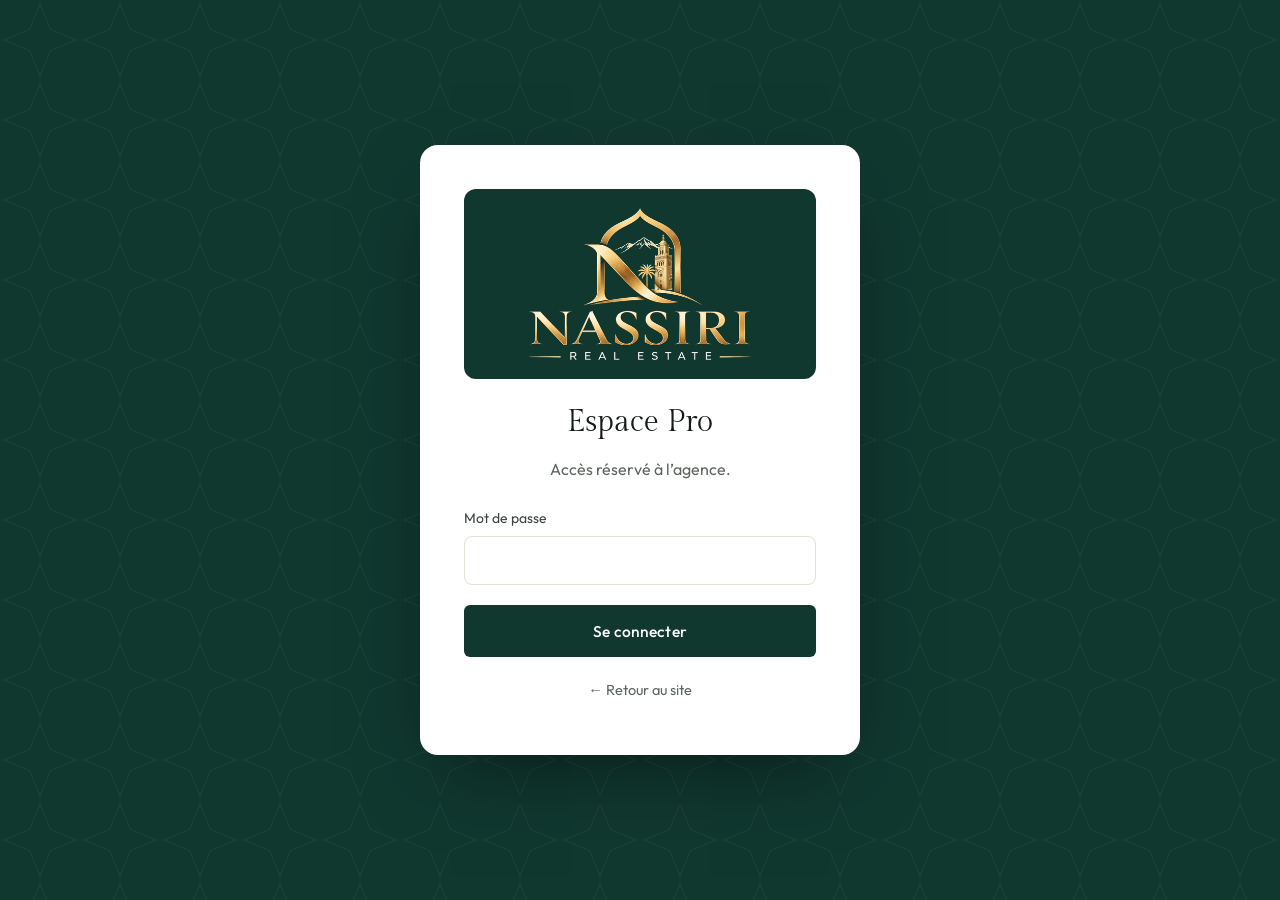
==== admin.html @ d4881d5e "ok" ====
<!DOCTYPE html>
<html lang="fr">
<head>
<meta charset="utf-8">
<meta name="viewport" content="width=device-width, initial-scale=1, viewport-fit=cover">
<meta name="robots" content="noindex, nofollow">
<title>Espace Pro — Nassiri Real Estate</title>
<meta name="theme-color" content="#10382F">
<link rel="icon" type="image/png" sizes="32x32" href="assets/img/logo/favicon-32.png">
<link rel="apple-touch-icon" href="assets/img/logo/favicon-180.png?v=9.9">
<link rel="manifest" href="manifest-admin.webmanifest">
<meta name="apple-mobile-web-app-capable" content="yes">
<meta name="mobile-web-app-capable" content="yes">
<meta name="apple-mobile-web-app-title" content="Nassiri Pro">
<link rel="stylesheet" href="assets/css/style.css?v=9.6">
<link rel="stylesheet" href="assets/css/admin.css">
</head>
<body class="admin">
<svg xmlns="http://www.w3.org/2000/svg" style="position:absolute;width:0;height:0;overflow:hidden" aria-hidden="true"><symbol id="i-lieu" viewBox="0 0 24 24"><path d="M12 21s-6.5-5.6-6.5-11a6.5 6.5 0 0 1 13 0c0 5.400-6.500 11-6.500 11z"/><circle cx="12" cy="10" r="2.400"/></symbol><symbol id="i-maison" viewBox="0 0 24 24"><path d="M4 11l8-7 8 7v8.500a.5.5 0 0 1-.5.5H14.500v-5.500h-5V20H4.500a.5.5 0 0 1-.5-.5z"/></symbol><symbol id="i-budget" viewBox="0 0 24 24"><path d="M12 3.500l9 4.500-9 4.500L3 8z"/><path d="M3 12l9 4.500 9-4.500"/><path d="M3 16l9 4.500 9-4.500"/></symbol><symbol id="i-surface" viewBox="0 0 24 24"><path d="M14 4h6v6"/><path d="M20 4l-6.500 6.500"/><path d="M10 20H4v-6"/><path d="M4 20l6.500-6.500"/></symbol><symbol id="i-loupe" viewBox="0 0 24 24"><circle cx="10.500" cy="10.500" r="6.500"/><path d="M15.500 15.500L21 21"/></symbol><symbol id="i-coeur" viewBox="0 0 24 24"><path d="M12 20.500S3.500 15.300 3.500 9.200A4.700 4.700 0 0 1 12 6.400a4.700 4.700 0 0 1 8.500 2.800c0 6.100-8.500 11.300-8.500 11.300z"/></symbol><symbol id="i-compte" viewBox="0 0 24 24"><circle cx="12" cy="8" r="3.600"/><path d="M4.500 20.500c.6-4 3.600-6 7.500-6s6.900 2 7.500 6z"/></symbol><symbol id="i-fleche" viewBox="0 0 24 24"><path d="M4 12h15"/><path d="M13.500 6.500L19 12l-5.500 5.500"/></symbol><symbol id="i-fleche-haut" viewBox="0 0 24 24"><path d="M7 17L17 7"/><path d="M9 7h8v8"/></symbol><symbol id="i-diamant" viewBox="0 0 24 24"><path d="M6.500 4h11L22 9.500 12 21 2 9.500z"/><path d="M2 9.500h20"/><path d="M9 4L7.500 9.500 12 21l4.500-11.500L15 4"/></symbol><symbol id="i-bouclier" viewBox="0 0 24 24"><path d="M12 2.800l7.500 2.700v6c0 4.700-3.200 8.200-7.500 9.700-4.300-1.500-7.500-5-7.500-9.700v-6z"/><path d="M8.800 12l2.300 2.300 4.300-4.600"/></symbol><symbol id="i-graphique" viewBox="0 0 24 24"><path d="M3 21h18"/><rect x="5" y="12" width="3.500" height="9"/><rect x="10.250" y="7.500" width="3.500" height="13.500"/><rect x="15.500" y="3.500" width="3.500" height="17.500"/></symbol><symbol id="i-mains" viewBox="0 0 24 24"><path d="M2 8.500l4-2.500 4 1.500 2-1 2 1 4-1.500 4 2.500-2.500 6-2-1"/><path d="M4.500 14.500l-2.500-6"/><path d="M10 7.500L7.500 11c1 1.200 2.500 1.200 3.500 0l1-1.200 5.500 5.200c.8.800-.4 2.200-1.300 1.400"/><path d="M4.500 14.500l1.800 2c.7.800 1.900-.2 1.300-1 .9 1.300 2.400 2.700 3.300 1.700.9 1 2.200 1.800 3 .9.800.9 2.100.2 1.700-1"/></symbol><symbol id="i-lit" viewBox="0 0 24 24"><path d="M3 18.500V6"/><path d="M3 15.500h18v3"/><path d="M21 15.500v-2.500a3 3 0 0 0-3-3H10v5.500"/><circle cx="6.500" cy="11.500" r="1.800"/></symbol><symbol id="i-bain" viewBox="0 0 24 24"><path d="M3 12.500h18v2a4.500 4.500 0 0 1-4.500 4.500h-9A4.500 4.500 0 0 1 3 14.500z"/><path d="M5.500 12.500V6a2.200 2.200 0 0 1 4.300-.6"/><path d="M7 19l-1 2"/><path d="M17 19l1 2"/></symbol><symbol id="i-photo" viewBox="0 0 24 24"><rect x="3" y="5" width="18" height="14" rx="2"/><circle cx="8.500" cy="10" r="1.700"/><path d="M21 15.500l-5-4.500-8 8"/></symbol><symbol id="i-menu" viewBox="0 0 24 24"><path d="M4 7h16"/><path d="M4 12h16"/><path d="M4 17h16"/></symbol><symbol id="i-fermer" viewBox="0 0 24 24"><path d="M5.500 5.500l13 13"/><path d="M18.500 5.500l-13 13"/></symbol><symbol id="i-chevron" viewBox="0 0 24 24"><path d="M6 9l6 6 6-6"/></symbol><symbol id="i-cle" viewBox="0 0 24 24"><circle cx="8" cy="14.500" r="4"/><path d="M11 11.500L20 3"/><path d="M16.500 6.500l2.500 2.500"/></symbol><symbol id="i-document" viewBox="0 0 24 24"><path d="M6 3h8.500L19 7.500V21H6z"/><path d="M14.500 3v4.500H19"/><path d="M9 12.500h6"/><path d="M9 16h6"/></symbol><symbol id="i-boussole" viewBox="0 0 24 24"><circle cx="12" cy="12" r="9"/><path d="M15.500 8.500l-2 5-5 2 2-5z"/></symbol><symbol id="i-info" viewBox="0 0 24 24"><circle cx="12" cy="12" r="9"/><path d="M12 11v5.500"/><path d="M12 7.600v.1"/></symbol><symbol id="i-horloge" viewBox="0 0 24 24"><circle cx="12" cy="12" r="9"/><path d="M12 7v5.200l3.300 2"/></symbol><symbol id="i-telephone" viewBox="0 0 24 24"><path d="M5 3.500h3.500l1.500 4.500-2 1.500a12 12 0 0 0 6.500 6.500l1.500-2 4.500 1.500V19a1.500 1.500 0 0 1-1.500 1.500C10.500 20.500 3.500 13.500 3.500 5A1.500 1.500 0 0 1 5 3.500z"/></symbol><symbol id="i-calendrier" viewBox="0 0 24 24"><rect x="3.500" y="5" width="17" height="15.500" rx="2"/><path d="M3.500 10h17"/><path d="M8 3v4"/><path d="M16 3v4"/></symbol><symbol id="i-courrier" viewBox="0 0 24 24"><rect x="3" y="5" width="18" height="14" rx="2"/><path d="M3.500 7l8.500 6.500L20.500 7"/></symbol><symbol id="i-etoile" viewBox="0 0 24 24"><path d="M12 3.500l2.600 5.400 5.900.8-4.300 4.100 1.100 5.900L12 16.900l-5.300 2.800 1.100-5.900-4.300-4.100 5.900-.8z"/></symbol><symbol id="i-corbeille" viewBox="0 0 24 24"><path d="M4 7h16"/><path d="M9 7V4.500h6V7"/><path d="M6 7l1 13h10l1-13"/><path d="M10 11v5.500"/><path d="M14 11v5.500"/></symbol><symbol id="i-crayon" viewBox="0 0 24 24"><path d="M4 20l1-4.500L16.500 4a2.100 2.100 0 0 1 3 3L8 18.500z"/><path d="M14.500 6l3 3"/></symbol><symbol id="i-plus" viewBox="0 0 24 24"><path d="M12 5v14"/><path d="M5 12h14"/></symbol><symbol id="i-oeil" viewBox="0 0 24 24"><path d="M2.500 12S6 5.500 12 5.500 21.500 12 21.500 12 18 18.500 12 18.500 2.500 12 2.500 12z"/><circle cx="12" cy="12" r="2.800"/></symbol><symbol id="i-personnes" viewBox="0 0 24 24"><circle cx="9" cy="8.500" r="3.200"/><path d="M2.500 19.500c.5-3.500 3-5.200 6.500-5.200s6 1.700 6.500 5.200z"/><path d="M16 5.600a3.200 3.200 0 0 1 0 5.800"/><path d="M18 14.800c2 .7 3.200 2.200 3.500 4.700"/></symbol><symbol id="i-tableau" viewBox="0 0 24 24"><rect x="3.500" y="3.500" width="7" height="9" rx="1.500"/><rect x="13.500" y="3.500" width="7" height="5" rx="1.500"/><rect x="13.500" y="11.500" width="7" height="9" rx="1.500"/><rect x="3.500" y="15.500" width="7" height="5" rx="1.500"/></symbol><symbol id="i-reglages" viewBox="0 0 24 24"><circle cx="12" cy="12" r="3"/><path d="M12 2.500v3M12 18.500v3M2.500 12h3M18.500 12h3M5.300 5.300l2.100 2.100M16.600 16.600l2.100 2.100M5.300 18.700l2.100-2.100M16.600 7.400l2.100-2.100"/></symbol><symbol id="i-sortie" viewBox="0 0 24 24"><path d="M14 4h4.500a1.500 1.500 0 0 1 1.500 1.500v13a1.500 1.500 0 0 1-1.500 1.500H14"/><path d="M10 8l-4 4 4 4"/><path d="M6 12h9"/></symbol><symbol id="i-cloche" viewBox="0 0 24 24"><path d="M6 16.500V11a6 6 0 0 1 12 0v5.500l1.500 2h-15z"/><path d="M10 20.500a2 2 0 0 0 4 0"/></symbol><symbol id="i-gauche" viewBox="0 0 24 24"><path d="M15 5l-7 7 7 7"/></symbol><symbol id="i-droite" viewBox="0 0 24 24"><path d="M9 5l7 7-7 7"/></symbol><symbol id="i-coche" viewBox="0 0 24 24"><path d="M4.500 12.500l5 5 10-11"/></symbol><symbol id="i-filtre" viewBox="0 0 24 24"><path d="M4 6h16"/><path d="M7 12h10"/><path d="M10 18h4"/></symbol></svg>
<div id="admin" aria-live="polite"></div>
<script src="assets/js/config.js?v=9.9.1" defer></script>
<script src="assets/js/api.js" defer></script>
<script src="assets/js/app.js" defer></script>
<script src="assets/js/vendor/jszip.min.js" defer></script>
<script src="assets/js/admin.js?v=9.9" defer></script>
</body>
</html>
---- assets/css/style.css ----
/* ==========================================================================
   NASSIRI REAL ESTATE — Feuille de style (étape 1 : accueil + catalogue)
   Palette : vert profond #10382F · ivoire #F8F6F1 · champagne #C8A66A
             blanc #FFFFFF · anthracite #202520
   ========================================================================== */

@font-face {
  font-family: "Gilda Display"; font-style: normal; font-weight: 400; font-display: swap;
  src: url("../fonts/gilda-display-latin-400-normal.woff2") format("woff2");
}
@font-face {
  font-family: "Outfit"; font-style: normal; font-weight: 100 900; font-display: swap;
  src: url("../fonts/outfit-latin-wght-normal.woff2") format("woff2");
}

:root {
  --vert: #10382F;
  --vert-nuit: #0B2A23;
  --ivoire: #F8F6F1;
  --ivoire-2: #F1EEE6;
  --champagne: #C8A66A;
  --champagne-clair: #DCC08C;
  --champagne-fonce: #A88648;
  --blanc: #FFFFFF;
  --anthracite: #202520;
  --gris: #5E655F;
  --trait: #E4DFD3;

  --serif: "Gilda Display", "Cormorant Garamond", Georgia, "Times New Roman", serif;
  --sans: "Outfit", -apple-system, BlinkMacSystemFont, "Segoe UI", Helvetica, Arial, sans-serif;

  --marge: clamp(20px, 5.2vw, 96px);          /* marges latérales des sections */
  --marge-entete: clamp(20px, 6.6vw, 120px);  /* en-tête et texte du hero, comme la maquette */
  --rayon: 14px;
  --ombre: 0 18px 50px -18px rgba(16, 40, 33, .28);
  --ombre-douce: 0 8px 30px -14px rgba(16, 40, 33, .22);
}

*, *::before, *::after { box-sizing: border-box; }
html { -webkit-text-size-adjust: 100%; scroll-behavior: smooth; scroll-padding-top: 24px; }
body {
  margin: 0; font-family: var(--sans); font-weight: 400; font-size: 17px; line-height: 1.55;
  color: var(--anthracite); background: var(--ivoire); overflow-x: hidden;
  -webkit-font-smoothing: antialiased; -moz-osx-font-smoothing: grayscale;
}
html.menu-ouvert, html.menu-ouvert body { overflow: hidden; }
img, picture, svg { display: block; max-width: 100%; }
a { color: inherit; text-decoration: none; }
button, input, select, textarea { font: inherit; color: inherit; }
button { cursor: pointer; background: none; border: 0; padding: 0; }
h1, h2, h3, p, ul { margin: 0; }
ul { padding: 0; list-style: none; }
:focus-visible { outline: 2px solid var(--champagne); outline-offset: 3px; border-radius: 4px; }
.ico { width: 1.25em; height: 1.25em; flex: none; fill: none; stroke: currentColor; stroke-width: 1.5; stroke-linecap: round; stroke-linejoin: round; }
.sr { position: absolute; width: 1px; height: 1px; overflow: hidden; clip-path: inset(50%); white-space: nowrap; }
.conteneur { padding-inline: var(--marge); max-width: 1920px; margin-inline: auto; }

/* ---------- Boutons ---------- */
.btn {
  display: inline-flex; align-items: center; justify-content: center; gap: .7em;
  min-height: 48px; padding: 0 2em; border-radius: 6px; font-weight: 500; font-size: 1rem; letter-spacing: .01em;
  border: 1px solid transparent; transition: transform .25s ease, box-shadow .25s ease, background-color .25s ease, color .25s ease, border-color .25s ease;
  white-space: nowrap;
}
.btn .ico { transition: transform .25s ease; }
.btn:hover .ico-fleche { transform: translateX(4px); }
.btn-or { background: linear-gradient(180deg, #D8BC87 0%, #C8A66A 55%, #BD9A5C 100%); color: #1C241F; box-shadow: 0 6px 20px -8px rgba(0, 0, 0, .45); }
.btn-or:hover { transform: translateY(-1px); box-shadow: 0 10px 26px -8px rgba(0, 0, 0, .5); }
.btn-contour { border-color: rgba(255, 255, 255, .85); color: #fff; background: rgba(10, 25, 20, .12); }
.btn-contour:hover { background: #fff; color: var(--vert); }
.btn-vert { background: var(--vert); color: #fff; }
.btn-vert:hover { background: var(--vert-nuit); }
.btn-ligne { border-color: var(--vert); color: var(--vert); }
.btn-ligne:hover { background: var(--vert); color: #fff; }

/* ==========================================================================
   EN-TÊTE (superposé à la photographie)
   ========================================================================== */
.entete {
  position: absolute; inset: 0 0 auto 0; z-index: 30; color: #fff;
  display: flex; align-items: flex-start; justify-content: space-between; gap: 24px;
  padding: 6px var(--marge-entete) 0;
}
.entete-logo { display: block; flex: none; width: clamp(150px, 15.4vw, 262px); margin-top: 0; }
.entete-logo img { width: 100%; height: auto; }
.nav { display: flex; gap: clamp(22px, 2.75vw, 50px); margin-top: clamp(14px, 1.5vw, 28px); margin-left: 1.6vw; }
.nav a { position: relative; padding: 6px 0 7px; font-size: clamp(15px, 1.02vw, 18px); font-weight: 400; color: rgba(255, 255, 255, .95); text-shadow: 0 1px 12px rgba(0, 0, 0, .35); }
.nav a::after { content: ""; position: absolute; left: 0; right: 0; bottom: 0; height: 1.5px; background: var(--champagne-clair); transform: scaleX(0); transform-origin: left; transition: transform .3s ease; }
.nav a:hover::after, .nav a[aria-current="page"]::after { transform: scaleX(1); }
.entete-actions { display: flex; align-items: center; gap: clamp(14px, 2.1vw, 36px); margin-top: clamp(10px, 1.1vw, 20px); }
.lien-favoris { display: inline-flex; align-items: center; gap: 10px; min-height: 44px; min-width: 44px; justify-content: center; font-size: 19px; }
.lien-favoris .ico { width: 27px; height: 27px; stroke-width: 1.6; }
.lien-favoris.a-des-favoris .ico { fill: var(--champagne); stroke: var(--champagne); }
.btn-pro { min-height: 40px; padding: 0 1.4em; font-size: 15px; }
.btn-pro .ico { width: 19px; height: 19px; }
.burger { display: none; width: 46px; height: 46px; align-items: center; justify-content: center; border: 1px solid rgba(255, 255, 255, .55); border-radius: 6px; color: #fff; }
.burger .ico { width: 24px; height: 24px; }

/* Menu tactile (iPad portrait, iPhone) */
.menu-mobile {
  position: fixed; inset: 0; z-index: 60; background: var(--vert); color: #fff;
  display: flex; flex-direction: column; padding: 18px var(--marge) 32px;
  opacity: 0; visibility: hidden; transform: translateY(-10px); transition: opacity .3s ease, transform .3s ease, visibility .3s;
  overflow-y: auto;
}
.menu-mobile.est-ouvert { opacity: 1; visibility: visible; transform: none; }
.menu-mobile-haut { display: flex; align-items: center; justify-content: space-between; }
.menu-mobile-haut img { width: 170px; height: auto; }
.menu-mobile nav { display: flex; flex-direction: column; margin-top: 4vh; }
.menu-mobile nav a { font-family: var(--serif); font-size: clamp(26px, 5vw, 38px); padding: 13px 0; border-bottom: 1px solid rgba(255, 255, 255, .12); display: flex; justify-content: space-between; align-items: center; }
.menu-mobile nav a .ico { color: var(--champagne); }
.menu-mobile .btn { margin-top: 28px; align-self: flex-start; }

/* ==========================================================================
   HERO
   ========================================================================== */
.hero { position: relative; color: #fff; height: clamp(540px, 57.5vh, 760px); min-height: 540px; background: var(--vert-nuit); }
.hero-photo, .hero-photo img { position: absolute; inset: 0; width: 100%; height: 100%; }
.hero-photo img { object-fit: cover; object-position: 62% 50%; }
.hero::after {
  content: ""; position: absolute; inset: 0; pointer-events: none;
  background:
    linear-gradient(180deg, rgba(8, 20, 17, .50) 0%, rgba(8, 20, 17, 0) 26%),
    linear-gradient(90deg, rgba(8, 22, 18, .66) 0%, rgba(8, 22, 18, .40) 34%, rgba(8, 22, 18, .06) 62%, rgba(8, 22, 18, 0) 100%);
}
.hero-contenu { position: absolute; z-index: 2; left: calc(var(--marge-entete) + 1.3vw); right: var(--marge); top: clamp(132px, 15.9vh, 190px); max-width: 720px; }
.surtitre { font-size: clamp(10px, .68vw, 12.5px); letter-spacing: .52em; text-transform: uppercase; font-weight: 400; color: rgba(255, 255, 255, .92); }
.hero h1 { font-family: var(--serif); font-weight: 400; font-size: clamp(36px, 3.15vw, 62px); line-height: .99; letter-spacing: -.005em; margin-top: clamp(12px, 1.15vw, 22px); text-shadow: 0 2px 24px rgba(0, 0, 0, .25); }
.hero-sous-titre { margin-top: clamp(12px, 1.1vw, 20px); font-size: clamp(16px, 1.14vw, 21px); font-weight: 300; line-height: 1.38; max-width: 25.5em; color: rgba(255, 255, 255, .96); }
.hero-boutons { display: flex; flex-wrap: wrap; gap: clamp(12px, 1.7vw, 30px); margin-top: clamp(18px, 1.5vw, 28px); }
.hero-boutons .btn { min-height: clamp(46px, 2.75vw, 54px); font-size: clamp(16px, 1.02vw, 18px); padding: 0 2.05em; }

/* ---------- Moteur de recherche superposé ---------- */
.recherche-zone { position: relative; z-index: 5; margin-top: clamp(-66px, -3.6vw, -52px); padding-inline: clamp(20px, 10.7vw, 210px); }
.recherche {
  display: grid; grid-template-columns: repeat(4, minmax(0, 1fr)) auto; align-items: center;
  background: #fff; border-radius: 14px; box-shadow: var(--ombre); padding: clamp(8px, .75vw, 14px) clamp(14px, 1.1vw, 20px) clamp(8px, .75vw, 14px) clamp(8px, .6vw, 14px);
  min-height: clamp(72px, 4.9vw, 92px); color: var(--anthracite);
}
.champ { position: relative; display: flex; align-items: center; gap: clamp(10px, 1.1vw, 20px); padding: 4px clamp(10px, 1.4vw, 26px); min-height: 52px; border-right: 1px solid var(--trait); }
.champ > .ico { width: clamp(22px, 1.7vw, 30px); height: clamp(22px, 1.7vw, 30px); color: var(--vert); stroke-width: 1.35; }
.champ-texte { display: flex; flex-direction: column; min-width: 0; flex: 1; }
.champ label { font-size: clamp(12.5px, .84vw, 14.5px); color: var(--anthracite); line-height: 1.3; }
.champ select {
  appearance: none; -webkit-appearance: none; border: 0; background: transparent; padding: 2px 22px 2px 0; margin: 0;
  font-size: clamp(15px, 1.02vw, 17.5px); font-weight: 400; color: var(--anthracite); width: 100%; min-height: 28px; cursor: pointer; text-overflow: ellipsis;
  background-image: url("data:image/svg+xml,%3Csvg xmlns='http://www.w3.org/2000/svg' width='12' height='8' fill='none' stroke='%23202520' stroke-width='1.6' stroke-linecap='round' stroke-linejoin='round'%3E%3Cpath d='M1 1.5l5 5 5-5'/%3E%3C/svg%3E");
  background-repeat: no-repeat; background-position: right 2px center;
}
.champ select:focus-visible { outline-offset: 6px; }
.recherche .btn { margin-left: clamp(12px, 1.3vw, 24px); min-height: clamp(48px, 2.9vw, 56px); padding: 0 clamp(22px, 2.9vw, 52px); font-size: clamp(16px, 1.02vw, 18px); }

/* ---------- Réassurance ---------- */
.reassurance { background: var(--ivoire); padding: clamp(20px, 1.75vw, 34px) var(--marge) clamp(22px, 1.9vw, 36px); }
.reassurance ul { display: grid; grid-template-columns: repeat(4, auto); justify-content: space-between; max-width: 1560px; margin-inline: auto; padding-inline: clamp(0px, 2.4vw, 44px); }
.reassurance li { display: flex; align-items: center; gap: clamp(12px, 1.4vw, 26px); padding-right: clamp(10px, 2vw, 44px); }
.reassurance li + li { border-left: 1px solid var(--trait); padding-left: clamp(12px, 2.6vw, 56px); }
.reassurance li:last-child { padding-right: 0; }
.reassurance .ico { width: clamp(32px, 2.5vw, 44px); height: clamp(32px, 2.5vw, 44px); color: var(--champagne-fonce); stroke-width: 1.15; }
.reassurance strong { display: block; font-weight: 500; font-size: clamp(15px, 1.03vw, 18px); line-height: 1.3; }
.reassurance strong, .reassurance span { white-space: nowrap; }
.reassurance span { display: block; font-size: clamp(12.5px, .84vw, 15px); color: #2c322d; font-weight: 300; }

/* ==========================================================================
   SECTIONS
   ========================================================================== */
.section { padding-block: clamp(56px, 6vw, 110px); }
.section-blanche { background: #FCFBF8; }
.section-titre { display: flex; align-items: flex-end; justify-content: space-between; gap: 24px; flex-wrap: wrap; margin-bottom: clamp(22px, 1.6vw, 30px); }
.titre { font-family: var(--serif); font-weight: 400; font-size: clamp(30px, 2.55vw, 48px); line-height: 1.12; color: #141a16; letter-spacing: -.005em; }
.titre::after { content: ""; display: block; width: clamp(56px, 4.3vw, 78px); height: 3px; background: var(--champagne-fonce); margin-top: clamp(10px, .8vw, 16px); border-radius: 2px; }
.titre-centre { text-align: center; } .titre-centre::after { margin-inline: auto; }
.titre-clair { color: #fff; }
.chapo { max-width: 46em; color: var(--gris); font-weight: 300; font-size: clamp(16px, 1.1vw, 19px); margin-top: 18px; }
.lien-fleche { display: inline-flex; align-items: center; gap: 12px; font-size: clamp(15.5px, 1.02vw, 18px); min-height: 44px; color: #141a16; margin-bottom: 6px; }
.lien-fleche .ico { color: var(--champagne-fonce); transition: transform .25s ease; }
.lien-fleche:hover .ico { transform: translateX(5px); }
.section-selection { padding-top: clamp(30px, 2.2vw, 44px); }
.note-demo { font-size: 13.5px; color: var(--gris); margin-top: 22px; display: flex; gap: 8px; align-items: center; }
.note-demo .ico { width: 16px; height: 16px; color: var(--champagne-fonce); }

/* ---------- Cartes immobilières ---------- */
.grille { display: grid; grid-template-columns: repeat(3, minmax(0, 1fr)); gap: clamp(18px, 1.6vw, 30px); }
.carte { background: #fff; border-radius: var(--rayon); overflow: hidden; box-shadow: 0 1px 0 var(--trait), var(--ombre-douce); display: flex; flex-direction: column; transition: transform .35s ease, box-shadow .35s ease; }
.carte:hover { transform: translateY(-4px); box-shadow: 0 1px 0 var(--trait), var(--ombre); }
.carte-visuel { position: relative; aspect-ratio: 3 / 2; overflow: hidden; background: var(--ivoire-2); }
.carte-visuel picture, .carte-visuel img { width: 100%; height: 100%; }
.carte-visuel img { object-fit: cover; transition: transform .9s cubic-bezier(.2, .6, .2, 1); }
.carte:hover .carte-visuel img { transform: scale(1.045); }
.carte-visuel img.est-remplace { object-fit: cover; transform: none !important; }
.visuel-absent { width: 100%; height: 100%; display: flex; flex-direction: column; align-items: center; justify-content: center; gap: 10px; color: var(--champagne-fonce); font-size: 14px; letter-spacing: .08em; text-transform: uppercase;
  background: repeating-linear-gradient(135deg, #F3EFE6 0 14px, #EFEADF 14px 28px); }
.visuel-absent .ico { width: 44px; height: 44px; stroke-width: 1.1; }
.carte-badges { position: absolute; top: clamp(14px, 1.3vw, 22px); left: clamp(14px, 1.4vw, 24px); display: flex; gap: 8px; flex-wrap: wrap; }
.badge { display: inline-flex; align-items: center; min-height: 30px; padding: 0 16px; border-radius: 999px; font-size: 14.5px; line-height: 1; }
.badge-type { background: var(--ivoire); color: var(--anthracite); }
.badge-or { background: var(--champagne); color: #1C241F; font-weight: 500; }
.badge-offre { background: var(--vert); color: #fff; }
.badge-vendu { background: var(--anthracite); color: #fff; }
.coeur { position: absolute; top: clamp(6px, .6vw, 12px); right: clamp(8px, .9vw, 14px); width: 48px; height: 48px; display: grid; place-items: center; color: #fff; filter: drop-shadow(0 1px 6px rgba(0, 0, 0, .45)); transition: transform .2s ease; }
.coeur .ico { width: 28px; height: 28px; stroke-width: 1.7; transition: fill .2s ease, stroke .2s ease; }
.coeur:hover { transform: scale(1.1); }
.coeur.est-actif .ico { fill: var(--champagne); stroke: var(--champagne); }
.coeur.est-actif { animation: battement .35s ease; }
@keyframes battement { 40% { transform: scale(1.28); } }
.mention-demo { position: absolute; left: 10px; bottom: 10px; font-size: 11px; letter-spacing: .04em; color: #fff; background: rgba(16, 30, 26, .55); padding: 3px 9px; border-radius: 999px; backdrop-filter: blur(4px); -webkit-backdrop-filter: blur(4px); }
.carte-corps { padding: clamp(18px, 1.5vw, 26px) clamp(18px, 1.6vw, 28px) clamp(16px, 1.3vw, 22px); display: flex; flex-direction: column; flex: 1; }
.carte-lieu { font-size: 12.5px; letter-spacing: .2em; text-transform: uppercase; color: var(--champagne-fonce); font-weight: 500; }
.carte-titre { font-family: var(--serif); font-weight: 400; font-size: clamp(20px, 1.5vw, 25px); line-height: 1.2; margin-top: 8px; color: #141a16; }
.carte-carac { display: flex; flex-wrap: wrap; gap: 6px 22px; margin-top: 14px; color: #3d443f; font-size: 15.5px; }
.carte-carac li { display: inline-flex; align-items: center; gap: 8px; }
.carte-carac .ico { color: var(--vert); width: 20px; height: 20px; }
.carte-pied { display: flex; align-items: center; justify-content: space-between; gap: 12px; flex-wrap: wrap; margin-top: auto; padding-top: 16px; border-top: 1px solid var(--trait); }
.carte-carac + .carte-pied { margin-top: 18px; }
.carte-corps .carte-pied { margin-top: auto; }
.carte-carac { margin-bottom: 18px; }
.carte-prix { font-family: var(--serif); font-size: clamp(21px, 1.55vw, 26px); color: var(--vert); white-space: nowrap; }
.carte-lien { display: inline-flex; align-items: center; gap: 8px; min-height: 44px; font-weight: 500; font-size: 15.5px; color: var(--vert); }
.carte-lien .ico { color: var(--champagne-fonce); transition: transform .25s ease; }
.carte-lien:hover .ico { transform: translateX(4px); }
.carte-ref { font-size: 12px; color: #8b918c; margin-top: 2px; }

/* ---------- Pourquoi / Expertise ---------- */
.atouts { display: grid; grid-template-columns: repeat(4, minmax(0, 1fr)); gap: clamp(18px, 2vw, 36px); margin-top: clamp(30px, 3vw, 52px); }
.atout { border-top: 1px solid var(--trait); padding-top: 24px; }
.atout .numero { font-family: var(--serif); font-size: 15px; color: var(--champagne-fonce); letter-spacing: .12em; }
.atout h3 { font-family: var(--serif); font-weight: 400; font-size: clamp(21px, 1.6vw, 26px); margin: 10px 0 10px; line-height: 1.2; }
.atout p { color: var(--gris); font-weight: 300; font-size: 16px; }

.section-verte { background: var(--vert); color: #fff; position: relative; overflow: hidden; }
.section-verte::before { content: ""; position: absolute; inset: 0; opacity: .05; pointer-events: none;
  background-image: url("data:image/svg+xml,%3Csvg xmlns='http://www.w3.org/2000/svg' width='80' height='80' fill='none' stroke='%23fff' stroke-width='1'%3E%3Cpath d='M40 4l10.5 25.5L76 40 50.5 50.5 40 76 29.5 50.5 4 40l25.500-10.500z'/%3E%3Crect x='20' y='20' width='40' height='40' transform='rotate(45 40 40)'/%3E%3C/svg%3E"); background-size: 80px; }
.section-verte > * { position: relative; }
.expertise { display: grid; grid-template-columns: minmax(0, 5fr) minmax(0, 7fr); gap: clamp(30px, 5vw, 96px); align-items: start; }
.expertise .chapo { color: rgba(255, 255, 255, .78); }
.expertise-liste { display: grid; grid-template-columns: repeat(2, minmax(0, 1fr)); gap: 1px; background: rgba(255, 255, 255, .14); border: 1px solid rgba(255, 255, 255, .14); border-radius: var(--rayon); overflow: hidden; }
.expertise-liste li { background: var(--vert); padding: clamp(22px, 2vw, 34px); }
.expertise-liste .ico { width: 34px; height: 34px; color: var(--champagne); stroke-width: 1.15; }
.expertise-liste h3 { font-family: var(--serif); font-weight: 400; font-size: clamp(20px, 1.5vw, 24px); margin: 14px 0 8px; }
.expertise-liste p { color: rgba(255, 255, 255, .74); font-weight: 300; font-size: 15.5px; }

/* ---------- Destinations ---------- */
.destinations { display: grid; grid-template-columns: 1.35fr 1fr 1fr; grid-auto-rows: clamp(150px, 12.5vw, 220px); gap: clamp(14px, 1.3vw, 24px); }
.destination { position: relative; border-radius: var(--rayon); overflow: hidden; padding: clamp(20px, 1.8vw, 32px); display: flex; flex-direction: column; justify-content: flex-end; background: #fff; border: 1px solid var(--trait); min-height: 150px; transition: transform .3s ease, box-shadow .3s ease, border-color .3s ease; }
.destination:hover { transform: translateY(-3px); box-shadow: var(--ombre-douce); border-color: var(--champagne); }
.destination h3 { font-family: var(--serif); font-weight: 400; font-size: clamp(24px, 2vw, 34px); line-height: 1.1; }
.destination p { font-size: 14px; letter-spacing: .16em; text-transform: uppercase; color: var(--champagne-fonce); margin-top: 6px; }
.destination .ico { position: absolute; top: clamp(18px, 1.6vw, 28px); right: clamp(18px, 1.6vw, 28px); color: var(--champagne-fonce); width: 24px; height: 24px; transition: transform .3s ease; }
.destination:hover .ico { transform: translate(3px, -3px); }
.destination-phare { grid-row: span 2; background: var(--vert); border-color: var(--vert); color: #fff; }
.destination-phare::before { content: ""; position: absolute; inset: 0; opacity: .07;
  background-image: url("data:image/svg+xml,%3Csvg xmlns='http://www.w3.org/2000/svg' width='80' height='80' fill='none' stroke='%23fff' stroke-width='1'%3E%3Cpath d='M40 4l10.5 25.5L76 40 50.5 50.5 40 76 29.5 50.5 4 40l25.500-10.500z'/%3E%3Crect x='20' y='20' width='40' height='40' transform='rotate(45 40 40)'/%3E%3C/svg%3E"); background-size: 80px; }
.destination-phare > * { position: relative; }
.destination-phare h3 { font-size: clamp(34px, 3.2vw, 56px); }
.destination-phare p, .destination-phare .ico { color: var(--champagne-clair); }
.destination-phare .destination-texte { color: rgba(255, 255, 255, .78); font-size: 16px; letter-spacing: 0; text-transform: none; font-weight: 300; max-width: 26em; margin-top: 12px; }

/* ---------- Confier / Agence ---------- */
.duo { display: grid; grid-template-columns: repeat(2, minmax(0, 1fr)); gap: clamp(28px, 5vw, 96px); align-items: center; }
.duo-visuel { position: relative; border-radius: var(--rayon); overflow: hidden; aspect-ratio: 4 / 3; background: var(--ivoire-2); box-shadow: var(--ombre); }
.duo-visuel picture, .duo-visuel img { width: 100%; height: 100%; }
.duo-visuel img { object-fit: cover; }
.duo-inverse .duo-visuel { order: 2; }
.etapes { margin-top: 26px; display: grid; gap: 14px; counter-reset: etape; }
.etapes li { display: grid; grid-template-columns: 40px 1fr; gap: 16px; align-items: start; counter-increment: etape; }
.etapes li::before { content: counter(etape); font-family: var(--serif); font-size: 18px; width: 40px; height: 40px; border-radius: 50%; border: 1px solid var(--champagne); color: var(--champagne-fonce); display: grid; place-items: center; }
.etapes strong { font-weight: 500; display: block; }
.etapes span { color: var(--gris); font-weight: 300; font-size: 16px; }
.duo .btn { margin-top: 30px; }
.valeurs { display: flex; flex-wrap: wrap; gap: 10px; margin-top: 26px; }
.valeurs li { border: 1px solid var(--trait); background: #fff; border-radius: 999px; padding: 8px 18px; font-size: 15px; }

/* ---------- Contact ---------- */
.contact { display: grid; grid-template-columns: minmax(0, 5fr) minmax(0, 6fr); gap: clamp(28px, 5vw, 96px); align-items: start; }
.contact-infos { margin-top: 28px; display: grid; gap: 14px; }
.contact-infos li { display: flex; gap: 14px; align-items: center; color: rgba(255, 255, 255, .88); }
.contact-infos .ico { color: var(--champagne); width: 24px; height: 24px; }
.formulaire { background: #fff; color: var(--anthracite); border-radius: var(--rayon); padding: clamp(22px, 2.4vw, 40px); display: grid; grid-template-columns: 1fr 1fr; gap: 16px; box-shadow: var(--ombre); }
.formulaire .plein { grid-column: 1 / -1; }
.formulaire label { display: block; font-size: 14px; margin-bottom: 6px; color: #3d443f; }
.formulaire input, .formulaire select, .formulaire textarea { width: 100%; min-height: 50px; border: 1px solid var(--trait); border-radius: 8px; padding: 12px 14px; background: var(--ivoire); font-size: 16px; transition: border-color .2s ease, background-color .2s ease; }
.formulaire textarea { min-height: 120px; resize: vertical; }
.formulaire input:focus, .formulaire select:focus, .formulaire textarea:focus { outline: none; border-color: var(--champagne-fonce); background: #fff; }
.formulaire .btn { width: 100%; }
.formulaire small { color: var(--gris); font-size: 13px; }

/* ---------- Pied de page ---------- */
.pied { background: var(--vert-nuit); color: rgba(255, 255, 255, .78); padding: clamp(48px, 5vw, 84px) 0 26px; font-size: 15.5px; }
.pied-grille { display: grid; grid-template-columns: 1.5fr 1fr 1fr 1fr; gap: clamp(24px, 4vw, 70px); }
.pied-logo { width: clamp(190px, 16vw, 250px); height: auto; }
.pied p { margin-top: 18px; font-weight: 300; max-width: 28em; }
.pied h3 { font-size: 13px; letter-spacing: .22em; text-transform: uppercase; color: var(--champagne); font-weight: 500; margin-bottom: 14px; }
.pied li a { display: inline-flex; min-height: 36px; align-items: center; transition: color .2s ease; }
.pied li a:hover { color: #fff; }
.pied-bas { margin-top: clamp(32px, 4vw, 60px); padding-top: 22px; border-top: 1px solid rgba(255, 255, 255, .12); display: flex; justify-content: space-between; gap: 16px; flex-wrap: wrap; font-size: 13.5px; color: rgba(255, 255, 255, .6); }

/* ---------- WhatsApp + message ---------- */
.whatsapp { position: fixed; right: clamp(14px, 2vw, 28px); bottom: clamp(14px, 2vw, 28px); z-index: 40; width: 56px; height: 56px; border-radius: 50%; background: var(--vert); color: #fff; display: grid; place-items: center; box-shadow: 0 10px 30px -8px rgba(0, 0, 0, .5); border: 1px solid rgba(200, 166, 106, .7); transition: transform .25s ease; }
.whatsapp:hover { transform: scale(1.07); }
.whatsapp svg { width: 28px; height: 28px; fill: currentColor; }
#message { position: fixed; left: 50%; bottom: 28px; transform: translate(-50%, 20px); z-index: 80; background: var(--anthracite); color: #fff; padding: 13px 22px; border-radius: 999px; font-size: 15px; opacity: 0; pointer-events: none; transition: opacity .3s ease, transform .3s ease; max-width: calc(100vw - 100px); text-align: center; box-shadow: var(--ombre); }
#message.est-visible { opacity: 1; transform: translate(-50%, 0); }

/* ---------- Apparitions ---------- */
[data-apparait] { opacity: 0; transform: translateY(18px); transition: opacity .8s ease, transform .8s cubic-bezier(.2, .6, .2, 1); }
[data-apparait].est-visible { opacity: 1; transform: none; }

/* ==========================================================================
   CATALOGUE
   ========================================================================== */
.bandeau { position: relative; background: var(--vert-nuit); color: #fff; padding: clamp(150px, 12.5vw, 210px) var(--marge-entete) clamp(64px, 5.6vw, 96px); overflow: hidden; }
.bandeau-photo, .bandeau-photo img { position: absolute; inset: 0; width: 100%; height: 100%; }
.bandeau-photo img { object-fit: cover; object-position: 60% 62%; }
.bandeau::after { content: ""; position: absolute; inset: 0; background: linear-gradient(180deg, rgba(8, 22, 18, .62) 0%, rgba(8, 22, 18, .5) 45%, rgba(8, 22, 18, .78) 100%), linear-gradient(90deg, rgba(8, 22, 18, .55), rgba(8, 22, 18, .1)); }
.bandeau > .bandeau-texte { position: relative; z-index: 2; padding-left: 1.3vw; }
.fil { font-size: 14px; color: rgba(255, 255, 255, .8); display: flex; gap: 10px; align-items: center; }
.fil a:hover { color: #fff; text-decoration: underline; text-underline-offset: 4px; }
.bandeau h1 { font-family: var(--serif); font-weight: 400; font-size: clamp(34px, 3.3vw, 62px); line-height: 1.05; margin-top: 12px; }
.bandeau p.bandeau-sous { font-weight: 300; font-size: clamp(16px, 1.14vw, 20px); margin-top: 10px; color: rgba(255, 255, 255, .92); }

.filtres-zone { position: relative; z-index: 5; margin-top: clamp(-46px, -2.6vw, -38px); padding-inline: var(--marge); }
.filtres { background: #fff; border-radius: 14px; box-shadow: var(--ombre); padding: clamp(14px, 1.2vw, 22px); }
.filtres-ligne { display: grid; grid-template-columns: repeat(5, minmax(0, 1fr)); }
.filtres .champ:last-child { border-right: 0; }
.filtres-types { display: flex; flex-wrap: wrap; gap: 8px; align-items: center; margin-top: 14px; padding-top: 14px; border-top: 1px solid var(--trait); }
.puce { min-height: 44px; padding: 0 18px; border-radius: 999px; border: 1px solid var(--trait); background: var(--ivoire); font-size: 15.5px; display: inline-flex; align-items: center; gap: 8px; transition: background-color .2s ease, color .2s ease, border-color .2s ease; }
.puce:hover { border-color: var(--champagne-fonce); }
.puce.est-actif { background: var(--vert); color: #fff; border-color: var(--vert); }
.puce .ico { width: 18px; height: 18px; }
.puce-favoris { margin-left: auto; }
.puce-favoris.est-actif .ico { fill: var(--champagne); stroke: var(--champagne); }
.filtres-basculer { display: none; }
.barre-resultats { display: flex; align-items: center; justify-content: space-between; gap: 14px 24px; flex-wrap: wrap; margin: clamp(26px, 2.4vw, 44px) 0 clamp(18px, 1.5vw, 26px); }
.barre-resultats p { font-size: 16px; color: #3d443f; }
.barre-resultats p strong { font-family: var(--serif); font-weight: 400; font-size: 22px; color: #141a16; }
.barre-droite { display: flex; align-items: center; gap: 12px; flex-wrap: wrap; }
.tri { display: inline-flex; align-items: center; gap: 10px; border: 1px solid var(--trait); background: #fff; border-radius: 999px; padding: 0 16px; min-height: 46px; font-size: 15.5px; }
.tri select { appearance: none; -webkit-appearance: none; border: 0; background: transparent; min-height: 44px; padding-right: 22px; font-weight: 500; cursor: pointer;
  background-image: url("data:image/svg+xml,%3Csvg xmlns='http://www.w3.org/2000/svg' width='12' height='8' fill='none' stroke='%23202520' stroke-width='1.6' stroke-linecap='round' stroke-linejoin='round'%3E%3Cpath d='M1 1.5l5 5 5-5'/%3E%3C/svg%3E"); background-repeat: no-repeat; background-position: right center; }
.lien-discret { font-size: 15px; text-decoration: underline; text-underline-offset: 4px; color: var(--gris); min-height: 44px; padding: 0 6px; }
.lien-discret:hover { color: var(--vert); }
.catalogue { padding-bottom: clamp(56px, 6vw, 110px); }
.plus-zone { display: flex; justify-content: center; margin-top: clamp(28px, 3vw, 48px); }
.vide { text-align: center; padding: clamp(40px, 6vw, 90px) 20px; background: #fff; border: 1px dashed var(--trait); border-radius: var(--rayon); }
.vide .ico { width: 46px; height: 46px; margin: 0 auto 14px; color: var(--champagne-fonce); stroke-width: 1.1; }
.vide h2 { font-family: var(--serif); font-weight: 400; font-size: 28px; }
.vide p { color: var(--gris); max-width: 34em; margin: 10px auto 22px; font-weight: 300; }
[hidden] { display: none !important; }

/* ==========================================================================
   ADAPTATIONS
   ========================================================================== */

/* iPad paysage et ordinateurs compacts */
@media (max-width: 1400px) {
  .reassurance ul { padding-inline: 0; }
  .reassurance li { padding-right: clamp(10px, 1.6vw, 24px); }
  .reassurance li + li { padding-left: clamp(12px, 2vw, 30px); }
}

/* iPad portrait : menu tactile, moteur sur deux lignes, deux cartes */
@media (max-width: 1100px) {
  .nav, .btn-pro span { display: none; }
  .burger { display: inline-flex; }
  .btn-pro { padding: 0; width: 46px; min-height: 46px; }
  .entete { align-items: center; padding-top: 14px; }
  .entete-actions { margin-top: 0; gap: 12px; }
  .entete-logo { width: clamp(150px, 21vw, 220px); }
  .hero { height: clamp(600px, 52vh, 760px); }
  .hero-contenu { top: clamp(150px, 17vh, 240px); left: var(--marge-entete); }
  .hero h1 { font-size: clamp(38px, 5.4vw, 58px); }
  .hero-sous-titre { font-size: clamp(17px, 2vw, 21px); }
  .hero::after { background: linear-gradient(180deg, rgba(8, 20, 17, .55) 0%, rgba(8, 20, 17, .1) 30%), linear-gradient(90deg, rgba(8, 22, 18, .7) 0%, rgba(8, 22, 18, .45) 50%, rgba(8, 22, 18, .12) 100%); }
  .recherche-zone { padding-inline: var(--marge); margin-top: -84px; }
  .recherche { grid-template-columns: repeat(2, minmax(0, 1fr)); row-gap: 6px; padding: 16px; }
  .recherche .champ { padding: 10px 16px; min-height: 64px; }
  .recherche .champ:nth-child(2n) { border-right: 0; }
  .recherche .champ:nth-child(-n+2) { border-bottom: 1px solid var(--trait); }
  .recherche .btn { grid-column: 1 / -1; margin: 10px 0 0; min-height: 54px; }
  .champ label { font-size: 14px; } .champ select { font-size: 17px; min-height: 30px; }
  .champ > .ico { width: 28px; height: 28px; }
  .reassurance ul { grid-template-columns: repeat(2, minmax(0, 1fr)); gap: 22px 0; justify-content: stretch; }
  .reassurance li:nth-child(odd) { border-left: 0; padding-left: 0; }
  .reassurance strong { font-size: 17px; } .reassurance span { font-size: 14.5px; }
  .reassurance strong, .reassurance span { white-space: normal; }
  .reassurance .ico { width: 40px; height: 40px; }
  .grille { grid-template-columns: repeat(2, minmax(0, 1fr)); gap: 22px; }
  .atouts { grid-template-columns: repeat(2, minmax(0, 1fr)); }
  .expertise, .contact { grid-template-columns: 1fr; }
  .destinations { grid-template-columns: 1fr 1fr; grid-auto-rows: auto; }
  .destination-phare { grid-column: 1 / -1; grid-row: auto; min-height: 260px; }
  .pied-grille { grid-template-columns: 1fr 1fr; }
  .filtres-ligne { grid-template-columns: repeat(3, minmax(0, 1fr)); row-gap: 8px; }
  .filtres-ligne .champ:nth-child(3) { border-right: 0; }
  .bandeau { padding-top: clamp(140px, 17vw, 190px); }
  .bandeau > .bandeau-texte { padding-left: 0; }
}

/* Petites tablettes */
@media (max-width: 820px) {
  .duo { grid-template-columns: 1fr; }
  .duo-inverse .duo-visuel { order: 0; }
}

/* iPhone */
@media (max-width: 640px) {
  body { font-size: 16px; }
  .entete-logo { width: 148px; }
  .btn-pro { display: none; }
  .lien-favoris { font-size: 17px; gap: 6px; }
  .hero { height: auto; min-height: 0; padding: 150px 0 150px; }
  .hero-photo img { object-position: 70% 50%; }
  .hero::after { background: linear-gradient(180deg, rgba(8, 20, 17, .62) 0%, rgba(8, 20, 17, .42) 40%, rgba(8, 22, 18, .62) 100%); }
  .hero-contenu { position: relative; top: auto; left: auto; right: auto; padding-inline: var(--marge); }
  .surtitre { font-size: 10px; letter-spacing: .34em; }
  .hero h1 { font-size: clamp(34px, 10vw, 42px); line-height: 1.04; }
  .hero-boutons { flex-direction: column; align-items: stretch; }
  .hero-boutons .btn { min-height: 52px; }
  .recherche-zone { margin-top: -118px; }
  .recherche { grid-template-columns: 1fr; padding: 10px 14px 14px; }
  .recherche .champ { border-right: 0 !important; border-bottom: 1px solid var(--trait); padding: 8px 4px; min-height: 62px; }
  .reassurance ul { grid-template-columns: 1fr; gap: 16px; }
  .reassurance li + li { border-left: 0; padding-left: 0; }
  .grille, .atouts, .expertise-liste, .destinations, .formulaire { grid-template-columns: 1fr; }
  .destination-phare { grid-column: auto; }
  .pied-grille { grid-template-columns: 1fr; gap: 28px; }
  .section-titre { align-items: flex-start; flex-direction: column; gap: 8px; }
  .carte-visuel { aspect-ratio: 4 / 3; }
  .bandeau { padding: 128px var(--marge) 74px; }
  /* Filtres repliables au toucher */
  .filtres-basculer { display: flex; width: 100%; min-height: 50px; align-items: center; justify-content: space-between; font-weight: 500; padding: 0 6px; }
  .filtres-basculer .ico { transition: transform .25s ease; }
  .filtres.est-ouvert .filtres-basculer .ico { transform: rotate(180deg); }
  .filtres-ligne { display: none; grid-template-columns: 1fr; margin-top: 8px; }
  .filtres.est-ouvert .filtres-ligne { display: grid; }
  .filtres-ligne .champ { border-right: 0 !important; border-bottom: 1px solid var(--trait); min-height: 60px; padding-inline: 4px; }
  .filtres-types { flex-wrap: nowrap; overflow-x: auto; margin-inline: -14px; padding-inline: 14px; scrollbar-width: none; -webkit-overflow-scrolling: touch; }
  .filtres-types::-webkit-scrollbar { display: none; }
  .puce { flex: none; } .puce-favoris { margin-left: 0; }
  .barre-resultats { align-items: flex-start; flex-direction: column; }
  #message { bottom: 86px; max-width: calc(100vw - 32px); }
}

@media (prefers-reduced-motion: reduce) {
  *, *::before, *::after { animation: none !important; transition: none !important; }
  html { scroll-behavior: auto; }
}

/* ==========================================================================
   ÉTAPE 2 — fiche détaillée, formulaires, états de chargement
   ========================================================================== */
.piege { position: absolute !important; left: -9999px; width: 1px; height: 1px; opacity: 0; }
.retour { padding: 12px 16px; border-radius: 8px; font-size: 15px; }
.retour.est-succes { background: #EAF3EE; color: #14503F; border: 1px solid #BFDccd; }
.retour.est-erreur { background: #FBEEEC; color: #8C2B1F; border: 1px solid #EBC5BF; }
.squelette { border-radius: var(--rayon); min-height: 380px; background: linear-gradient(100deg, #EFEBE2 30%, #F7F4EE 50%, #EFEBE2 70%); background-size: 300% 100%; animation: balayage 1.4s linear infinite; }
.squelette-haut { min-height: 60vh; }
@keyframes balayage { from { background-position: 100% 0; } to { background-position: -100% 0; } }
.carte-visuel-lien { display: block; width: 100%; height: 100%; }
.formulaire-clair, .formulaire-compact { box-shadow: none; }
.formulaire-clair { border: 1px solid var(--trait); box-shadow: var(--ombre-douce); }
.formulaire-compact { padding: 0; gap: 12px; background: transparent; }
.formulaire-compact textarea { min-height: 96px; }
.formulaire button[disabled] { opacity: .6; cursor: progress; }

.bandeau-court { padding-bottom: clamp(34px, 3vw, 56px); }
.bandeau-court h1 { font-size: clamp(30px, 2.9vw, 54px); min-height: 1.05em; }

/* ---------- Fiche d'un bien ---------- */
.fiche { padding-top: clamp(20px, 2vw, 36px); padding-bottom: clamp(56px, 6vw, 110px); }
.galerie { position: relative; display: grid; gap: clamp(8px, .8vw, 14px); border-radius: var(--rayon); overflow: hidden; height: clamp(300px, 56vh, 640px); }
.galerie-3 { grid-template-columns: 2fr 1fr; grid-template-rows: 1fr 1fr; }
.galerie-2 { grid-template-columns: 2fr 1fr; }
.galerie-3 .galerie-grande { grid-row: 1 / 3; }
.galerie button, .galerie-grande { position: relative; overflow: hidden; background: var(--ivoire-2); display: block; width: 100%; height: 100%; min-height: 0; cursor: zoom-in; }
.galerie picture, .galerie img { width: 100%; height: 100%; }
.galerie img { object-fit: cover; transition: transform .8s cubic-bezier(.2, .6, .2, 1); }
.galerie button:hover img { transform: scale(1.03); }
.galerie-plus { position: absolute; inset: 0; display: grid; place-items: center; background: rgba(11, 30, 25, .55); color: #fff; font-size: 18px; }
.galerie .galerie-toutes { position: absolute; right: 14px; bottom: 14px; width: auto; height: auto; min-height: 44px; padding: 0 18px; border-radius: 999px; background: #fff; color: var(--anthracite); display: inline-flex; align-items: center; gap: 8px; font-size: 15px; box-shadow: var(--ombre-douce); cursor: pointer; }
.galerie .mention-demo { z-index: 2; }
.fiche-colonnes { display: grid; grid-template-columns: minmax(0, 1fr) clamp(340px, 31vw, 440px); gap: clamp(28px, 4vw, 72px); margin-top: clamp(26px, 2.6vw, 48px); align-items: start; }
.fiche-badges { display: flex; gap: 8px; margin-bottom: 16px; }
.fiche-badges .badge-type { background: #fff; border: 1px solid var(--trait); }
.fiche-titre { font-family: var(--serif); font-weight: 400; font-size: clamp(28px, 2.5vw, 44px); line-height: 1.12; margin-top: 8px; color: #141a16; }
.fiche-prix { font-family: var(--serif); font-size: clamp(26px, 2.2vw, 38px); color: var(--vert); margin-top: 12px; }
.fiche-carac { display: flex; flex-wrap: wrap; gap: 0; margin-top: 26px; border: 1px solid var(--trait); border-radius: var(--rayon); background: #fff; }
.fiche-carac li { flex: 1 1 150px; display: flex; align-items: center; gap: 14px; padding: 18px 20px; border-right: 1px solid var(--trait); }
.fiche-carac li:last-child { border-right: 0; }
.fiche-carac .ico { width: 28px; height: 28px; color: var(--champagne-fonce); stroke-width: 1.3; }
.fiche-carac strong { display: block; font-weight: 500; font-size: 18px; line-height: 1.2; }
.fiche-carac span { font-size: 13.5px; color: var(--gris); }
.fiche-sous-titre { font-family: var(--serif); font-weight: 400; font-size: clamp(22px, 1.7vw, 28px); margin: clamp(30px, 3vw, 48px) 0 14px; }
.fiche-description p { color: #3d443f; font-weight: 300; font-size: 17.5px; line-height: 1.7; max-width: 46em; }
.fiche-description p + p { margin-top: 1em; }
.fiche-equipements { display: grid; grid-template-columns: repeat(auto-fill, minmax(210px, 1fr)); gap: 10px 20px; }
.fiche-equipements li { display: flex; align-items: center; gap: 10px; }
.fiche-equipements .ico { color: var(--champagne-fonce); width: 18px; height: 18px; stroke-width: 2; }
.fiche-infos { margin: 0; border-top: 1px solid var(--trait); }
.fiche-infos div { display: grid; grid-template-columns: 200px 1fr; gap: 16px; padding: 14px 0; border-bottom: 1px solid var(--trait); }
.fiche-infos dt { color: var(--gris); } .fiche-infos dd { margin: 0; }
.fiche-infos small { color: var(--gris); font-size: 14px; }
.verifie { display: inline-flex; align-items: center; gap: 6px; color: #14503F; font-size: 14.5px; margin-left: 6px; }
.verifie .ico { width: 18px; height: 18px; }
.fiche-contact { position: sticky; top: 20px; }
.fiche-contact-carte { background: #fff; border-radius: var(--rayon); box-shadow: var(--ombre); padding: clamp(20px, 1.8vw, 30px); border: 1px solid var(--trait); }
.fiche-contact-haut { display: flex; justify-content: space-between; align-items: flex-start; gap: 12px; }
.fiche-contact-prix { font-family: var(--serif); font-size: 28px; color: var(--vert); line-height: 1.1; }
.coeur-fiche { position: static; color: var(--vert); filter: none; border: 1px solid var(--trait); border-radius: 50%; flex: none; }
.fiche-contact-boutons { display: flex; gap: 8px; flex: none; }
.onglets { display: grid; grid-template-columns: 1fr 1fr; background: var(--ivoire); border-radius: 10px; padding: 4px; margin: 18px 0 16px; }
.onglets button { min-height: 44px; border-radius: 8px; font-size: 15px; color: var(--gris); transition: background-color .2s ease, color .2s ease; }
.onglets button.est-actif { background: #fff; color: var(--vert); font-weight: 500; box-shadow: 0 1px 4px rgba(0, 0, 0, .08); }
.btn-whatsapp { width: 100%; margin-top: 12px; }
.similaires { margin-top: clamp(48px, 5vw, 90px); }

.visionneuse { position: fixed; inset: 0; z-index: 90; background: rgba(8, 18, 15, .96); display: grid; place-items: center; }
.vis-image { width: 100%; height: 100%; padding: 64px clamp(12px, 6vw, 90px); display: grid; place-items: center; }
.vis-image picture, .vis-image img { max-width: 100%; max-height: calc(100vh - 128px); max-height: calc(100dvh - 128px); width: auto; height: auto; object-fit: contain; border-radius: 6px; }
.vis-fermer, .vis-nav { position: absolute; width: 52px; height: 52px; border-radius: 50%; background: rgba(255, 255, 255, .12); color: #fff; display: grid; place-items: center; z-index: 2; }
.vis-fermer { top: 14px; right: 14px; } .vis-prec { left: 14px; top: 50%; margin-top: -26px; } .vis-suiv { right: 14px; top: 50%; margin-top: -26px; }
.vis-fermer .ico, .vis-nav .ico { width: 24px; height: 24px; }
.vis-compte { position: absolute; bottom: 18px; left: 0; right: 0; text-align: center; color: rgba(255, 255, 255, .8); font-size: 15px; }

/* ---------- Confier mon bien ---------- */
.section-form { padding-block: clamp(36px, 4vw, 72px) clamp(56px, 6vw, 110px); }
.vendre { display: grid; grid-template-columns: minmax(0, 5fr) minmax(0, 7fr); gap: clamp(28px, 5vw, 96px); align-items: start; }
.vendre-texte { position: sticky; top: 24px; }
.depot { display: flex !important; align-items: center; gap: 16px; border: 1.5px dashed #CFC6B2; border-radius: 10px; padding: 18px 20px; background: var(--ivoire); cursor: pointer; min-height: 76px; transition: border-color .2s ease, background-color .2s ease; margin: 0 !important; }
.depot:hover { border-color: var(--champagne-fonce); background: #fff; }
.depot .ico { width: 34px; height: 34px; color: var(--champagne-fonce); stroke-width: 1.2; }
.depot span { font-size: 14.5px; color: var(--gris); line-height: 1.4; } .depot strong { color: var(--anthracite); font-weight: 500; font-size: 16px; }
input.sr:focus-visible + .vignettes, .depot:focus-within { outline: 2px solid var(--champagne); }
.vignettes { display: grid; grid-template-columns: repeat(auto-fill, minmax(96px, 1fr)); gap: 10px; margin-top: 12px; }
.vignettes:empty { display: none; }
.vignette { position: relative; aspect-ratio: 1; border-radius: 8px; overflow: hidden; background: var(--ivoire-2); }
.vignette img { width: 100%; height: 100%; object-fit: cover; }
.vignette button { position: absolute; top: 4px; right: 4px; width: 32px; height: 32px; border-radius: 50%; background: rgba(20, 26, 22, .75); color: #fff; display: grid; place-items: center; }
.vignette button .ico { width: 16px; height: 16px; }
.pied-bas a { text-decoration: underline; text-underline-offset: 3px; }

@media (max-width: 1100px) {
  .fiche-colonnes, .vendre { grid-template-columns: 1fr; }
  .fiche-contact, .vendre-texte { position: static; }
  .fiche-contact-carte { max-width: 640px; }
}
@media (max-width: 640px) {
  .galerie { height: auto; grid-template-columns: 1fr 1fr !important; grid-template-rows: auto !important; }
  .galerie .galerie-grande { grid-column: 1 / -1; grid-row: auto !important; aspect-ratio: 4 / 3; height: auto; }
  .galerie .galerie-petite { aspect-ratio: 4 / 3; height: auto; }
  .galerie-2 .galerie-petite { grid-column: 1 / -1; }
  .fiche-carac li { flex-basis: 50%; border-bottom: 1px solid var(--trait); }
  .fiche-infos div { grid-template-columns: 1fr; gap: 2px; }
  .formulaire-compact { grid-template-columns: 1fr; }
}
.formulaire input.sr, .admin input.sr, input.sr { position: absolute !important; width: 1px !important; height: 1px !important; min-height: 0 !important; padding: 0 !important; border: 0 !important; left: 0; opacity: 0; }
.formulaire input.piege { width: 1px !important; min-height: 0 !important; padding: 0 !important; border: 0 !important; }
.formulaire, .a-form, .fiche-contact-carte, .a-bloc { position: relative; }

/* ---------- v3 : logo Nassiri Real Estate (format plus haut) ---------- */
.entete-logo { width: clamp(128px, 12.4vw, 214px); margin-top: 4px; }
.menu-mobile-haut img { width: 132px; }
.pied-logo { width: clamp(170px, 14vw, 220px); }
@media (max-width: 1100px) { .entete-logo { width: clamp(124px, 15vw, 170px); } .entete { align-items: flex-start; } .entete-actions { margin-top: 14px; } }
@media (max-width: 640px) { .entete-logo { width: 118px; } .hero { padding-top: 168px; } .bandeau { padding-top: 150px; } }

/* ==========================================================================
   VERSION 4 — recherche personnalisée, WhatsApp, mobile, accessibilité
   ========================================================================== */
:root { --or-texte: #7E6226; --wa: #0F7A41; }
.evitement { position: absolute; left: 12px; top: -60px; z-index: 200; background: #fff; color: var(--vert); padding: 12px 18px; border-radius: 8px; box-shadow: var(--ombre); transition: top .2s ease; }
.evitement:focus { top: 12px; }
/* Contrastes renforcés pour les petits textes dorés et gris */
.carte-lieu, .destination p, .atout .numero { color: var(--or-texte); }
.destination-phare p { color: var(--champagne-clair); }
.carte-ref { color: #666c67; }
.formulaire [aria-invalid="true"], .admin [aria-invalid="true"] { border-color: #B23A2B !important; background: #FDF4F2 !important; }
.note-donnees { display: block; color: var(--gris); font-size: 13px; line-height: 1.45; }
.note-donnees a { text-decoration: underline; text-underline-offset: 3px; }
.formulaire-compact .note-donnees { margin-top: -2px; }

/* ---------- Navigation à six entrées ---------- */
.nav { gap: clamp(16px, 2.1vw, 40px); margin-left: 1vw; }
.nav a { white-space: nowrap; }
@media (max-width: 1280px) { .nav { gap: 18px; } .nav a { font-size: 15px; } .entete-actions { gap: 14px; } }
.menu-mobile-actions { display: grid; grid-template-columns: 1fr 1fr; gap: 12px; margin-top: 26px; }
.menu-mobile .menu-mobile-actions .btn { margin: 0; align-self: stretch; min-height: 52px; padding: 0 12px; }
.menu-mobile nav a { font-size: clamp(22px, 4.4vw, 34px); }

/* ---------- Hero : trois accès ---------- */
.hero-boutons { align-items: center; }
.hero-lien { display: inline-flex; align-items: center; gap: 8px; min-height: 46px; color: #fff; font-size: clamp(15px, 1vw, 17px); text-decoration: underline; text-underline-offset: 5px; text-decoration-color: rgba(255, 255, 255, .5); text-shadow: 0 1px 12px rgba(0, 0, 0, .45); }
.hero-lien .ico { width: 18px; height: 18px; color: var(--champagne-clair); }
.hero-lien:hover { text-decoration-color: var(--champagne-clair); }

/* ---------- Moteur : cinq critères ---------- */
.recherche { grid-template-columns: 1.15fr 1.1fr 1fr 1fr .95fr auto; }
.recherche .champ { padding-inline: clamp(8px, .95vw, 18px); gap: clamp(8px, .8vw, 14px); }
.recherche .champ > .ico { width: clamp(20px, 1.5vw, 26px); height: clamp(20px, 1.5vw, 26px); }
.recherche-zone { padding-inline: clamp(20px, 7.6vw, 150px); }
.recherche .btn { padding: 0 clamp(18px, 2vw, 38px); margin-left: clamp(8px, 1vw, 18px); }
@media (max-width: 1100px) {
  .recherche-zone { padding-inline: var(--marge); }
  .recherche { grid-template-columns: repeat(3, minmax(0, 1fr)); }
  .recherche .champ:nth-child(2n) { border-right: 1px solid var(--trait); }
  .recherche .champ:nth-child(3n) { border-right: 0; }
  .recherche .champ:nth-child(-n+3) { border-bottom: 1px solid var(--trait); }
  .recherche .champ:nth-child(5) { border-right: 0; }
  .recherche .btn { grid-column: auto; margin: 6px 0 6px 10px; align-self: center; }
}
@media (max-width: 640px) {
  .recherche { grid-template-columns: 1fr 1fr; }
  .recherche .champ { border-right: 0 !important; border-bottom: 1px solid var(--trait) !important; padding: 8px 4px; min-height: 60px; }
  .recherche .champ:nth-child(1) { grid-column: 1 / -1; }
  .recherche .champ > .ico { display: none; }
  .recherche .btn { grid-column: 1 / -1; margin: 10px 0 0; }
  .recherche-zone { margin-top: -96px; }
}

/* ---------- Trois parcours ---------- */
.section-parcours { padding-block: clamp(40px, 4.5vw, 84px); }
.parcours { display: grid; grid-template-columns: repeat(3, minmax(0, 1fr)); gap: clamp(14px, 1.6vw, 28px); margin-top: clamp(22px, 2vw, 34px); }
.parcours-carte { display: flex; flex-direction: column; gap: 8px; background: #fff; border: 1px solid var(--trait); border-radius: var(--rayon); padding: clamp(22px, 2vw, 34px); transition: transform .3s ease, box-shadow .3s ease, border-color .3s ease; }
.parcours-carte:hover { transform: translateY(-3px); box-shadow: var(--ombre-douce); border-color: var(--champagne); }
.parcours-carte > .ico { width: 36px; height: 36px; color: var(--champagne-fonce); stroke-width: 1.2; }
.parcours-carte h3 { font-family: var(--serif); font-weight: 400; font-size: clamp(22px, 1.7vw, 28px); margin-top: 6px; }
.parcours-carte p { color: var(--gris); font-weight: 300; flex: 1; }
.parcours-carte .lien-fleche { margin: 6px 0 0; font-weight: 500; color: var(--vert); }
.parcours-phare { background: var(--vert); border-color: var(--vert); color: #fff; }
.parcours-phare h3 { color: #fff; } .parcours-phare p { color: rgba(255, 255, 255, .8); }
.parcours-phare > .ico, .parcours-phare .lien-fleche .ico { color: var(--champagne-clair); } .parcours-phare .lien-fleche { color: #fff; }

/* ---------- WhatsApp et contacts directs ---------- */
.ico-wa { width: 1.3em; height: 1.3em; fill: currentColor; flex: none; }
.btn-wa { background: var(--wa); color: #fff; } .btn-wa:hover { background: #0B6535; }
.btn-appel { border-color: currentColor; }
.sans-whatsapp [data-whatsapp], .sans-whatsapp [data-recherche-whatsapp] { display: none !important; }
.contacts-directs { display: grid; gap: 12px; margin-top: 26px; }
.contact-direct { display: grid; grid-template-columns: minmax(0, 1fr) auto auto; gap: 10px; align-items: center; background: rgba(255, 255, 255, .07); border: 1px solid rgba(255, 255, 255, .16); border-radius: 12px; padding: 12px 14px; }
.contact-direct-nom strong { display: block; font-weight: 500; font-size: 17px; } .contact-direct-nom span { font-size: 14.5px; opacity: .8; white-space: nowrap; }
.contact-direct .btn { min-height: 46px; padding: 0 16px; font-size: 15px; gap: 8px; }
.contact-direct .btn-appel { color: #fff; border-color: rgba(255, 255, 255, .6); }
.contact-direct .btn-appel .ico { width: 18px; height: 18px; }
.contacts-clairs .contact-direct { background: #fff; border-color: var(--trait); }
.contacts-clairs .btn-appel { color: var(--vert); border-color: var(--vert); }
.contact-mail { display: inline-flex; align-items: center; gap: 10px; min-height: 44px; text-decoration: underline; text-underline-offset: 4px; }
@media (max-width: 520px) { .contact-direct { grid-template-columns: 1fr 1fr; } .contact-direct-nom { grid-column: 1 / -1; } }
.wa-choix { position: fixed; inset: 0; z-index: 120; background: rgba(8, 20, 17, .6); display: grid; place-items: center; padding: 18px; }
.wa-choix-boite { background: #fff; color: var(--anthracite); border-radius: 18px; padding: 26px 22px 14px; width: min(420px, 100%); box-shadow: 0 30px 80px -20px rgba(0, 0, 0, .55); display: grid; gap: 10px; }
.wa-choix-boite h2 { font-family: var(--serif); font-weight: 400; font-size: 26px; } .wa-choix-boite p { color: var(--gris); margin-bottom: 4px; }
.wa-contact { display: flex; align-items: center; gap: 14px; min-height: 64px; padding: 10px 14px; border: 1px solid var(--trait); border-radius: 12px; transition: border-color .2s ease, background-color .2s ease; }
.wa-contact:hover, .wa-contact:focus-visible { border-color: var(--wa); background: #F2FAF5; }
.wa-contact .ico-wa { width: 30px; height: 30px; color: var(--wa); } .wa-contact span { flex: 1; } .wa-contact strong { display: block; font-weight: 500; } .wa-contact small { color: var(--gris); font-size: 14px; }
.wa-contact > .ico { color: var(--champagne-fonce); }
.wa-choix-boite .lien-discret { justify-self: center; }
.whatsapp { background: var(--wa); border-color: rgba(255, 255, 255, .5); }

/* ---------- Formulaires par étapes, choix tactiles ---------- */
.etape-titre { display: flex; align-items: center; gap: 12px; font-family: var(--serif); font-weight: 400; font-size: 21px; margin-top: 8px; padding-top: 16px; border-top: 1px solid var(--trait); }
.formulaire > .etape-titre:first-of-type { border-top: 0; padding-top: 0; margin-top: 0; }
.etape-titre span { width: 32px; height: 32px; border-radius: 50%; border: 1px solid var(--champagne); color: var(--or-texte); display: grid; place-items: center; font-size: 16px; flex: none; }
.groupe-choix { border: 0; padding: 0; margin: 0; display: flex; flex-wrap: wrap; gap: 8px; min-width: 0; }
.groupe-choix legend { font-size: 14px; color: #3d443f; margin-bottom: 8px; padding: 0; }
.choix { margin: 0 !important; cursor: pointer; }
.choix input { position: absolute; opacity: 0; width: 1px !important; min-height: 0 !important; padding: 0 !important; }
.choix span { display: inline-flex; align-items: center; min-height: 44px; padding: 0 16px; border: 1px solid var(--trait); border-radius: 999px; background: var(--ivoire); font-size: 15px; color: var(--anthracite); transition: background-color .2s ease, color .2s ease, border-color .2s ease; }
.choix input:checked + span { background: var(--vert); border-color: var(--vert); color: #fff; }
.choix input:focus-visible + span { outline: 2px solid var(--champagne); outline-offset: 2px; }
.actions-envoi { display: grid; grid-template-columns: 1fr 1fr; gap: 12px; }
.actions-envoi .btn { width: 100%; padding: 0 12px; white-space: normal; text-align: center; min-height: 52px; }
@media (max-width: 640px) { .actions-envoi { grid-template-columns: 1fr; } .formulaire { padding: 18px 16px; } }

/* ---------- Catalogue ---------- */
.vide-actions { display: flex; gap: 12px; justify-content: center; flex-wrap: wrap; }
.appel-recherche { display: flex; align-items: center; justify-content: space-between; gap: 18px 30px; flex-wrap: wrap; background: var(--vert); color: #fff; border-radius: var(--rayon); padding: clamp(22px, 2.6vw, 40px); margin-top: clamp(30px, 3.4vw, 56px); }
.appel-recherche h2 { font-family: var(--serif); font-weight: 400; font-size: clamp(24px, 2vw, 32px); color: #fff; }
.appel-recherche p { color: rgba(255, 255, 255, .8); font-weight: 300; max-width: 40em; margin-top: 6px; }
.barre-resultats p strong { font-size: clamp(22px, 1.8vw, 26px); }
@media (max-width: 640px) {
  .filtres-basculer { background: var(--vert); color: #fff; border-radius: 10px; padding: 0 14px; min-height: 52px; }
  .filtres.est-ouvert .filtres-basculer { background: var(--vert-nuit); }
  .appel-recherche .btn { width: 100%; }
  .carte-pied { flex-wrap: nowrap; } .carte-prix { font-size: 22px; }
}

/* ---------- Fiche : prix au m², bandeau de contact mobile ---------- */
.fiche-prix-m2 { color: var(--gris); font-size: 15px; margin-top: 2px; }
.barre-contact { display: none; }
@media (max-width: 760px) {
  .barre-contact { position: fixed; left: 0; right: 0; bottom: 0; z-index: 45; display: grid; grid-template-columns: 1fr 1fr 1fr; gap: 8px; padding: 8px 10px calc(8px + env(safe-area-inset-bottom)); background: rgba(255, 255, 255, .97); border-top: 1px solid var(--trait); box-shadow: 0 -10px 30px -18px rgba(16, 40, 33, .45); transition: transform .25s ease; }
  .barre-contact.est-masquee { transform: translateY(110%); }
  .barre-contact .btn { min-height: 48px; padding: 0 6px; font-size: 14.5px; gap: 6px; }
  .barre-contact .btn .ico { width: 18px; height: 18px; }
  body.avec-barre-contact { padding-bottom: 72px; }
  body.avec-barre-contact .whatsapp { display: none; }
  body.avec-barre-contact #message { bottom: 84px; }
  .galerie .galerie-toutes { min-height: 44px; }
}

/* ---------- Pages légales ---------- */
.page-texte { max-width: 860px; padding-block: clamp(30px, 4vw, 64px) clamp(56px, 6vw, 100px); }
.page-texte h2 { font-family: var(--serif); font-weight: 400; font-size: clamp(22px, 1.8vw, 28px); margin: 34px 0 10px; }
.page-texte p, .page-texte li { color: #3d443f; line-height: 1.7; } .page-texte p + p { margin-top: 10px; }
.page-texte ul { list-style: disc; padding-left: 22px; margin-top: 8px; }
.page-texte a { text-decoration: underline; text-underline-offset: 3px; }
.a-completer { background: #FBEFC9; color: #5c4a22; padding: 1px 6px; border-radius: 4px; }
.avis-juridique { display: flex; gap: 10px; align-items: flex-start; background: #FBF6EA; border: 1px solid #EBDDBC; color: #5c4a22 !important; border-radius: 10px; padding: 12px 14px; font-size: 14.5px; }
.avis-juridique .ico { color: var(--champagne-fonce); margin-top: 3px; }
.pied-liens { display: inline-flex; gap: 6px 20px; flex-wrap: wrap; } .pied-liens a { min-height: 32px; display: inline-flex; align-items: center; }

/* ---------- Téléphone : hiérarchie de l'accueil ---------- */
@media (max-width: 640px) {
  .hero h1 { font-size: clamp(32px, 9.4vw, 40px); }
  .hero-sous-titre { font-size: 16.5px; }
  .hero-boutons { gap: 10px; }
  .hero-lien { justify-content: center; }
  .section { padding-block: 48px; }
  .parcours { grid-template-columns: 1fr; }
  .titre { font-size: 28px; }
}
@media (max-width: 1100px) and (min-width: 641px) { .parcours-carte { padding: 20px; } }
/* Sur tablette portrait et téléphone, le formulaire passe avant les explications */
@media (max-width: 1100px) {
  .vendre { display: flex; flex-direction: column; gap: 22px; }
  .vendre-texte { display: contents; }
  .vendre-texte > .titre { order: 0; } .vendre-texte > .chapo { order: 0; margin-top: -8px; }
  .vendre > .formulaire { order: 1; }
  .vendre-texte > .etapes { order: 2; margin-top: 8px; } .vendre-texte > .contacts-directs { order: 3; margin-top: 0; }
}

/* ==========================================================================
   VERSION 5 — vente / location, coup de cœur
   ========================================================================== */
:root { --coeur: #9B3A4D; }
.badge-location { background: var(--champagne-fonce); color: #fff; }
.badge-coeur { background: var(--coeur); color: #fff; display: inline-flex; align-items: center; gap: 6px; }
.badge-coeur .ico { width: 14px; height: 14px; fill: currentColor; stroke: none; }

/* ---------- Filtre Acheter / Louer ---------- */
.filtre-transaction { display: inline-flex; background: var(--ivoire); border-radius: 999px; padding: 4px; gap: 2px; margin-bottom: 18px; }
.filtre-transaction button { min-height: 42px; padding: 0 22px; border-radius: 999px; font-size: 15px; font-weight: 500; color: var(--gris); transition: background-color .2s ease, color .2s ease; }
.filtre-transaction button.est-actif { background: var(--vert); color: #fff; }

/* ---------- Section « coup de cœur » (accueil) ---------- */
.section-coeur { background: var(--anthracite); color: #fff; position: relative; overflow: hidden; }
.coeur-duo { display: grid; grid-template-columns: minmax(0,6fr) minmax(0,5fr); gap: clamp(28px, 5vw, 80px); align-items: center; }
.coeur-visuel { position: relative; border-radius: var(--rayon); overflow: hidden; aspect-ratio: 4/3; box-shadow: var(--ombre); }
.coeur-visuel picture, .coeur-visuel img { width: 100%; height: 100%; object-fit: cover; }
.coeur-etiquette { position: absolute; top: 18px; left: 18px; background: var(--coeur); color: #fff; padding: 8px 18px; border-radius: 999px; font-size: 13.5px; letter-spacing: .06em; text-transform: uppercase; display: inline-flex; align-items: center; gap: 8px; }
.coeur-etiquette .ico { width: 15px; height: 15px; fill: currentColor; stroke: none; }
.coeur-texte .surtitre { color: var(--champagne-clair); }
.coeur-texte h2 { font-family: var(--serif); font-weight: 400; font-size: clamp(28px, 2.6vw, 44px); margin-top: 10px; line-height: 1.12; }
.coeur-texte .coeur-lieu { color: rgba(255,255,255,.7); font-size: 15px; margin-top: 8px; letter-spacing: .04em; text-transform: uppercase; }
.coeur-texte .coeur-accroche { font-family: var(--serif); font-style: italic; font-size: clamp(19px, 1.5vw, 23px); color: var(--champagne-clair); margin-top: 18px; line-height: 1.4; }
.coeur-texte .coeur-desc { color: rgba(255,255,255,.82); font-weight: 300; margin-top: 14px; max-width: 34em; }
.coeur-texte .coeur-prix { font-family: var(--serif); font-size: 26px; color: #fff; margin-top: 20px; }
.coeur-texte .coeur-boutons { display: flex; flex-wrap: wrap; gap: 14px; margin-top: 24px; }
@media (max-width: 900px) { .coeur-duo { grid-template-columns: 1fr; } }
/* ==========================================================================
   v6 — Partage d'un bien et bandeau de mesure d'audience
   ========================================================================== */
.partage { position: absolute; top: calc(clamp(6px, .6vw, 12px) + 48px); right: clamp(8px, .9vw, 14px); width: 48px; height: 48px; display: grid; place-items: center; color: #fff; filter: drop-shadow(0 1px 6px rgba(0, 0, 0, .45)); transition: transform .2s ease; }
.partage .ico { width: 24px; height: 24px; stroke-width: 1.7; }
.partage:hover { transform: scale(1.1); }
.fiche-partage { margin-top: 16px; }
button.wa-contact { width: 100%; text-align: left; background: #fff; font: inherit; color: inherit; cursor: pointer; }
.stats-bandeau { position: fixed; left: 16px; right: 16px; bottom: 16px; z-index: 90; max-width: 600px; margin-inline: auto; background: #fff; color: var(--anthracite); border-radius: 16px; padding: 18px 20px; box-shadow: 0 24px 70px -18px rgba(0, 0, 0, .5); display: grid; gap: 14px; font-size: 15.5px; line-height: 1.5; }
.stats-bandeau a { text-decoration: underline; text-underline-offset: 3px; color: var(--vert); }
.stats-actions { display: flex; gap: 10px; flex-wrap: wrap; }
.stats-actions .btn { flex: 1 1 140px; min-height: 46px; }
@media (max-width: 820px) { .avec-barre-contact .stats-bandeau { bottom: 88px; } }
---- assets/css/admin.css ----
/* ==========================================================================
   NASSIRI REAL ESTATE — Espace Pro
   ========================================================================== */
body.admin { background: #F4F2EC; font-size: 16px; }
.admin h1, .admin h2, .admin h3 { font-family: var(--serif); font-weight: 400; color: #141a16; }
.admin label, .a-etiquette { display: block; font-size: 14px; color: #3d443f; margin-bottom: 6px; }
.admin input:not([type="checkbox"]):not([type="file"]), .admin select, .admin textarea {
  width: 100%; min-height: 48px; border: 1px solid var(--trait); border-radius: 8px; padding: 11px 14px; background: #fff; font-size: 16px; transition: border-color .2s ease, box-shadow .2s ease; }
.admin textarea { resize: vertical; line-height: 1.5; }
.admin input:focus, .admin select:focus, .admin textarea:focus { outline: none; border-color: var(--champagne-fonce); box-shadow: 0 0 0 3px rgba(200, 166, 106, .22); }
.btn-danger { background: #A33A2B; color: #fff; } .btn-danger:hover { background: #8a2f22; }
.est-danger { color: #A33A2B !important; }
.admin .btn { min-height: 46px; padding: 0 1.4em; font-size: 15.5px; }
.admin .btn .ico { width: 18px; height: 18px; }

/* ---------- Connexion ---------- */
.a-connexion { min-height: 100vh; min-height: 100dvh; display: grid; place-items: center; padding: 24px; background: var(--vert);
  background-image: url("data:image/svg+xml,%3Csvg xmlns='http://www.w3.org/2000/svg' width='80' height='80' fill='none' stroke='%23ffffff' stroke-opacity='.05' stroke-width='1'%3E%3Cpath d='M40 4l10.5 25.5L76 40 50.5 50.5 40 76 29.5 50.5 4 40l25.500-10.500z'/%3E%3C/svg%3E"); }
.a-connexion-carte { width: min(440px, 100%); background: #fff; border-radius: 18px; padding: clamp(26px, 5vw, 44px); box-shadow: 0 30px 80px -30px rgba(0, 0, 0, .6); display: grid; gap: 12px; }
.a-connexion-carte img { width: 210px; height: auto; margin: 0 auto 8px; }
.a-connexion-carte h1 { font-size: 30px; text-align: center; }
.a-connexion-carte > p { text-align: center; color: var(--gris); margin-bottom: 8px; }
.a-connexion-carte label { margin: 6px 0 -6px; }
.a-connexion-carte .btn { width: 100%; margin-top: 8px; min-height: 52px; }
.a-retour-site { text-align: center; font-size: 14.5px; color: var(--gris); padding: 10px; }
.a-note { display: flex; gap: 12px; background: #FBF6EA; border: 1px solid #EBDDBC; border-radius: 10px; padding: 14px; font-size: 14px; line-height: 1.5; color: #5c4a22; }
.a-note .ico { color: var(--champagne-fonce); margin-top: 2px; }
.a-note code { white-space: nowrap; background: #fff; border: 1px solid #EBDDBC; padding: 1px 8px; border-radius: 6px; font-size: 15px; user-select: all; }
.a-chargement { padding: 40vh 20px; text-align: center; color: var(--gris); }

/* ---------- Gabarit ---------- */
.a-app { display: grid; grid-template-columns: 248px minmax(0, 1fr); min-height: 100vh; min-height: 100dvh; }
.a-menu { background: var(--vert); color: rgba(255, 255, 255, .82); display: flex; flex-direction: column; padding: 22px 14px; position: sticky; top: 0; height: 100vh; height: 100dvh; }
.a-menu-logo img { width: 168px; height: auto; margin: 0 auto 26px; }
.a-menu nav { display: grid; gap: 4px; }
.a-menu button, .a-menu-bas a { display: flex; align-items: center; gap: 12px; width: 100%; min-height: 48px; padding: 0 14px; border-radius: 10px; font-size: 15.5px; color: inherit; text-align: left; transition: background-color .2s ease, color .2s ease; }
.a-menu button:hover, .a-menu-bas a:hover { background: rgba(255, 255, 255, .08); color: #fff; }
.a-menu button.est-actif { background: rgba(255, 255, 255, .13); color: #fff; }
.a-menu button.est-actif .ico { color: var(--champagne-clair); }
.a-menu .ico { width: 21px; height: 21px; }
.a-compteur { margin-left: auto; font-style: normal; font-size: 12.5px; font-weight: 600; background: var(--champagne); color: #1C241F; min-width: 22px; height: 22px; border-radius: 11px; display: grid; place-items: center; padding: 0 6px; }
.a-menu-bas { margin-top: auto; display: grid; gap: 4px; border-top: 1px solid rgba(255, 255, 255, .12); padding-top: 12px; }
.a-principal { padding: clamp(18px, 2.6vw, 40px); max-width: 1320px; width: 100%; margin-inline: auto; }
.a-bandeau-demo { display: flex; align-items: center; gap: 10px; background: #FBF6EA; border: 1px solid #EBDDBC; color: #5c4a22; border-radius: 10px; padding: 10px 14px; font-size: 14px; margin-bottom: 18px; }
.a-bandeau-demo .ico { color: var(--champagne-fonce); width: 18px; height: 18px; }
.a-entete { display: flex; align-items: flex-end; justify-content: space-between; gap: 16px; flex-wrap: wrap; margin-bottom: clamp(18px, 2vw, 28px); }
.a-entete h1 { font-size: clamp(28px, 2.6vw, 40px); line-height: 1.1; }
.a-fil-retour { display: inline-flex; align-items: center; gap: 4px; color: var(--gris); font-size: 14.5px; min-height: 36px; }
.a-fil-retour .ico { width: 16px; height: 16px; }
.a-bloc { background: #fff; border: 1px solid var(--trait); border-radius: 14px; padding: clamp(18px, 1.8vw, 28px); margin-bottom: 18px; }
.a-bloc > h2 { font-size: 22px; margin-bottom: 14px; display: flex; align-items: center; gap: 10px; }
.a-bloc-liste { padding: 6px; }
.a-bloc-prive { background: #FBFAF6; border-style: dashed; }
.a-aide { font-size: 14px; color: var(--gris); margin: -6px 0 14px; }
.a-form .a-aide:last-child { margin: 14px 0 0; }
.a-vide { color: var(--gris); padding: 14px 6px; }
.a-deux { display: grid; grid-template-columns: repeat(2, minmax(0, 1fr)); gap: 18px; align-items: start; }
.a-deux-large { grid-template-columns: minmax(0, 6fr) minmax(0, 5fr); }

/* ---------- Tableau de bord ---------- */
.a-tuiles { display: grid; grid-template-columns: repeat(6, minmax(0, 1fr)); gap: 14px; margin-bottom: 18px; }
.a-tuile { background: #fff; border: 1px solid var(--trait); border-radius: 14px; padding: 18px; text-align: left; display: grid; gap: 2px; transition: transform .25s ease, box-shadow .25s ease, border-color .25s ease; }
.a-tuile:hover { transform: translateY(-2px); box-shadow: var(--ombre-douce); border-color: var(--champagne); }
.a-tuile .ico { width: 26px; height: 26px; color: var(--champagne-fonce); stroke-width: 1.3; margin-bottom: 8px; }
.a-tuile strong { font-family: var(--serif); font-weight: 400; font-size: 38px; line-height: 1; color: var(--vert); }
.a-tuile span { font-size: 14px; color: var(--gris); }
.a-ligne { display: flex; align-items: center; gap: 14px; width: 100%; text-align: left; padding: 12px; border-radius: 10px; min-height: 60px; transition: background-color .2s ease; }
button.a-ligne:hover { background: var(--ivoire); }
.a-ligne + .a-ligne { border-top: 1px solid #F0EDE5; }
.a-ligne > .ico { color: #b9b4a6; width: 18px; height: 18px; }
.a-ligne-texte { flex: 1; min-width: 0; font-size: 15.5px; line-height: 1.35; }
.a-ligne-texte strong { font-weight: 500; }
.a-ligne-texte small { display: block; color: var(--gris); font-size: 13.5px; white-space: nowrap; overflow: hidden; text-overflow: ellipsis; }
.a-ligne-date { font-size: 13px; color: var(--gris); white-space: nowrap; }
.a-ligne.est-non-lu { background: #FBF6EA; } .a-ligne.est-non-lu strong { font-weight: 600; }
.a-pastille { width: 40px; height: 40px; border-radius: 50%; background: var(--ivoire); color: var(--vert); display: grid; place-items: center; flex: none; font-family: var(--serif); font-size: 18px; }
.a-pastille .ico { width: 20px; height: 20px; }
.a-pastille-or { background: #FBF6EA; color: var(--champagne-fonce); }
.a-rang { font-family: var(--serif); font-size: 22px; color: var(--champagne-fonce); width: 28px; text-align: center; }
.a-mesure { display: inline-flex; align-items: center; gap: 5px; font-size: 14px; color: var(--gris); font-family: var(--sans); margin-left: 12px; white-space: nowrap; }
.a-mesure .ico { width: 16px; height: 16px; }

/* ---------- Listes ---------- */
.a-outils { display: flex; align-items: center; justify-content: space-between; gap: 12px; flex-wrap: wrap; margin-bottom: 16px; }
.a-puces { display: flex; gap: 8px; flex-wrap: wrap; }
.admin .puce { background: #fff; min-height: 42px; font-size: 14.5px; padding: 0 15px; }
.admin .puce.est-actif { background: var(--vert); }
.admin input.a-recherche { max-width: 320px; border-radius: 999px; padding-inline: 18px; }
.a-biens { display: grid; gap: 12px; }
.a-bien { display: grid; grid-template-columns: 150px minmax(0, 1fr) auto; gap: 18px; align-items: center; background: #fff; border: 1px solid var(--trait); border-radius: 14px; padding: 12px; }
.a-bien-photo { width: 150px; aspect-ratio: 4 / 3; border-radius: 10px; overflow: hidden; background: var(--ivoire-2); display: block; }
.a-bien-photo picture, .a-bien-photo img { width: 100%; height: 100%; object-fit: cover; }
.a-bien-photo .visuel-absent { font-size: 0; } .a-bien-photo .visuel-absent .ico { width: 30px; height: 30px; }
.a-bien-haut { display: flex; gap: 6px; flex-wrap: wrap; margin-bottom: 6px; }
.a-bien h3 { font-size: 21px; line-height: 1.2; }
.a-bien-infos p { color: var(--gris); font-size: 14.5px; margin-top: 2px; }
.a-bien-infos .a-bien-prix { font-family: var(--serif); color: var(--vert); font-size: 19px; margin-top: 6px; display: flex; align-items: center; flex-wrap: wrap; }
.a-bien-actions { display: grid; gap: 8px; width: 210px; }
.a-bien-mini { display: flex; gap: 8px; justify-content: flex-end; }
.a-select select { min-height: 44px !important; font-size: 14.5px !important; padding: 8px 12px !important; }
.a-icone { width: 44px; height: 44px; border-radius: 10px; border: 1px solid var(--trait); display: grid; place-items: center; color: var(--gris); background: #fff; transition: color .2s ease, border-color .2s ease; }
.a-icone:hover { color: var(--vert); border-color: var(--champagne-fonce); }
.a-icone.est-actif { color: var(--champagne-fonce); border-color: var(--champagne); background: #FBF6EA; } .a-icone.est-actif .ico { fill: var(--champagne); }
.a-icone-danger:hover { color: #A33A2B; border-color: #A33A2B; }
.a-statut { display: inline-flex; align-items: center; gap: 5px; height: 26px; padding: 0 11px; border-radius: 999px; font-size: 13px; font-weight: 500; background: var(--ivoire); color: #3d443f; font-family: var(--sans); }
.a-statut .ico { width: 13px; height: 13px; }
.a-statut-publie { background: #E3F1E9; color: #14503F; } .a-statut-brouillon { background: #EEECE6; color: #5E655F; }
.a-statut-sous-offre { background: var(--vert); color: #fff; } .a-statut-vendu { background: var(--anthracite); color: #fff; }
.a-statut-archive { background: #fff; border: 1px dashed #b9b4a6; color: #8b918c; }
.a-statut-une, .a-statut-p { background: #FBF6EA; color: #7d6228; }
.a-statut-en_attente { background: #FBF6EA; color: #7d6228; } .a-statut-refuse { background: #FBE8E6; color: #8a2b22; }
.a-refus { background: #FBE8E6; border: 1px solid #F0C6C1; border-radius: 10px; padding: 10px 14px; margin-top: 10px; font-size: 14px; line-height: 1.5; color: #8a2b22; }
.a-refus strong { display: flex; align-items: center; gap: 8px; } .a-refus .ico { width: 16px; height: 16px; flex: none; }
.a-refus p { margin: 4px 0 0; color: #5c201a; }
.a-bien { position: relative; }
.a-refus-form { grid-column: 1 / -1; grid-row: 2; background: #FAF9F6; border: 1px solid #E4E0D4; border-radius: 10px; padding: 14px; margin-top: 10px; display: grid; gap: 8px; }
.a-refus-form label { font-size: 13px; font-weight: 600; }
.a-refus-form input, .a-refus-form textarea { width: 100%; }

/* ---------- Formulaires ---------- */
.a-grille { display: grid; grid-template-columns: repeat(2, minmax(0, 1fr)); gap: 14px 16px; }
.a-grille-4 { grid-template-columns: repeat(4, minmax(0, 1fr)); margin-bottom: 18px; }
.a-grille .plein { grid-column: 1 / -1; }
.a-cases { display: flex; flex-wrap: wrap; gap: 8px; }
.a-case { margin: 0 !important; cursor: pointer; }
.a-case input { position: absolute; opacity: 0; }
.a-case span { display: inline-flex; align-items: center; min-height: 42px; padding: 0 15px; border: 1px solid var(--trait); border-radius: 999px; font-size: 14.5px; color: var(--anthracite); background: #fff; transition: all .2s ease; }
.a-case input:checked + span { background: var(--vert); border-color: var(--vert); color: #fff; }
.a-case input:focus-visible + span { outline: 2px solid var(--champagne); outline-offset: 2px; }
.a-bascule { display: flex !important; align-items: center; gap: 14px; cursor: pointer; padding: 10px 0; margin: 0 !important; }
.a-bascule input { position: absolute; opacity: 0; }
.a-bascule > span { flex: none; width: 50px; height: 30px; border-radius: 15px; background: #D9D5CA; position: relative; transition: background-color .2s ease; }
.a-bascule > span::after { content: ""; position: absolute; top: 3px; left: 3px; width: 24px; height: 24px; border-radius: 50%; background: #fff; box-shadow: 0 1px 3px rgba(0, 0, 0, .25); transition: transform .2s ease; }
.a-bascule input:checked + span { background: var(--vert); } .a-bascule input:checked + span::after { transform: translateX(20px); }
.a-bascule input:focus-visible + span { outline: 2px solid var(--champagne); outline-offset: 2px; }
.a-bascule strong { font-weight: 500; font-size: 15.5px; color: var(--anthracite); display: block; } .a-bascule small { color: var(--gris); font-size: 13.5px; }
.a-form-pied { display: flex; justify-content: flex-end; align-items: center; gap: 12px; flex-wrap: wrap; margin-top: 18px; }
.a-form-pied .lien-discret { margin-right: auto; }
.a-barre { position: sticky; bottom: 0; z-index: 10; display: flex; justify-content: space-between; align-items: center; gap: 12px; flex-wrap: wrap; background: rgba(255, 255, 255, .96); backdrop-filter: blur(8px); -webkit-backdrop-filter: blur(8px); border: 1px solid var(--trait); border-radius: 14px; padding: 12px 16px; box-shadow: 0 -8px 30px -18px rgba(16, 40, 33, .35); }
.a-barre-statut { display: flex; align-items: center; gap: 10px; } .a-barre-statut small { color: var(--gris); font-size: 13px; }
.a-barre-actions { display: flex; gap: 10px; flex-wrap: wrap; }

/* ---------- Photos ---------- */
.a-photos { display: grid; grid-template-columns: repeat(auto-fill, minmax(170px, 1fr)); gap: 12px; }
.a-photo { position: relative; aspect-ratio: 4 / 3; border-radius: 10px; overflow: hidden; background: var(--ivoire-2); border: 2px solid transparent; }
.a-photo.est-principale { border-color: var(--champagne); }
.a-photo picture, .a-photo > img { width: 100%; height: 100%; } .a-photo img { width: 100%; height: 100%; object-fit: cover; }
.a-photo-etiquette { position: absolute; top: 8px; left: 8px; display: inline-flex; align-items: center; gap: 5px; background: var(--champagne); color: #1C241F; font-size: 12.5px; font-weight: 500; padding: 3px 10px; border-radius: 999px; }
.a-photo-etiquette .ico { width: 12px; height: 12px; fill: currentColor; }
.a-photo-actions { position: absolute; left: 0; right: 0; bottom: 0; display: flex; justify-content: center; gap: 6px; padding: 8px; background: linear-gradient(0deg, rgba(10, 22, 18, .75), rgba(10, 22, 18, 0)); }
.a-photo-actions button { width: 40px; height: 40px; border-radius: 9px; background: rgba(255, 255, 255, .95); color: var(--anthracite); display: grid; place-items: center; }
.a-photo-actions button .ico { width: 18px; height: 18px; }
.a-photo-ajout { display: grid !important; place-items: center; align-content: center; gap: 8px; border: 1.5px dashed #CFC6B2; background: var(--ivoire); cursor: pointer; color: var(--gris); font-size: 14.5px; margin: 0 !important; text-align: center; transition: border-color .2s ease, background-color .2s ease; }
.a-photo-ajout:hover { border-color: var(--champagne-fonce); background: #fff; }
.a-photo-ajout .ico { width: 30px; height: 30px; color: var(--champagne-fonce); }
#a-envoi { margin: 12px 0 0; color: var(--vert); font-weight: 500; }

/* ---------- Prospects ---------- */
.a-pipeline { display: grid; grid-template-columns: repeat(7, minmax(0, 1fr)); gap: 8px; margin-bottom: 16px; }
.a-etape { background: #fff; border: 1px solid var(--trait); border-radius: 12px; padding: 12px 8px; text-align: center; display: grid; gap: 2px; min-height: 68px; transition: border-color .2s ease, background-color .2s ease; }
.a-etape strong { font-family: var(--serif); font-weight: 400; font-size: 26px; line-height: 1; color: var(--vert); }
.a-etape span { font-size: 13px; color: var(--gris); }
.a-etape.est-actif { background: var(--vert); border-color: var(--vert); } .a-etape.est-actif strong, .a-etape.est-actif span { color: #fff; }
.a-prospect-fin { display: grid; justify-items: end; gap: 4px; }
.a-prospect-fin small { display: inline-flex; align-items: center; gap: 4px; font-size: 13px; color: var(--gris); white-space: nowrap; }
.a-prospect-fin small .ico { width: 14px; height: 14px; } .a-prospect-fin small.est-du { color: #A33A2B; font-weight: 500; }
.a-contacts { display: flex; gap: 8px; flex-wrap: wrap; margin-bottom: 16px; }
.a-historique-ajout { display: grid; grid-template-columns: 130px minmax(0, 1fr) 48px; gap: 8px; margin-bottom: 14px; }
.a-historique-ajout .btn { padding: 0; min-height: 48px; }
.a-fil { list-style: none; margin: 0; padding: 0 0 0 18px; border-left: 2px solid var(--trait); display: grid; gap: 14px; }
.a-fil li { position: relative; }
.a-fil li::before { content: ""; position: absolute; left: -24px; top: 6px; width: 10px; height: 10px; border-radius: 50%; background: var(--champagne); border: 2px solid #fff; }
.a-fil span { font-size: 13px; color: var(--gris); } .a-fil p { font-size: 15px; overflow-wrap: anywhere; }
.a-ligne-fixe { flex-wrap: wrap; } .a-ligne-fixe .a-select { width: 170px; margin: 0; }
.a-ligne-fixe .a-ligne-texte small { white-space: normal; }
.a-proposition-haut { display: flex; justify-content: space-between; gap: 14px; flex-wrap: wrap; margin-bottom: 10px; }
.a-proposition-haut h2 { font-size: 22px; } .a-proposition-haut p { color: var(--gris); font-size: 14.5px; }
.a-proposition-haut .a-select { width: 170px; margin: 0; }
.a-proposition-chiffres { font-family: var(--serif); font-size: 19px; color: var(--vert); margin-bottom: 8px; }
.a-proposition .vignette .visuel-absent { font-size: 0; }

/* ---------- Modale, indicateur ---------- */
.a-modale { position: fixed; inset: 0; z-index: 100; background: rgba(10, 22, 18, .55); display: grid; place-items: center; padding: 20px; }
.a-modale-boite { background: #fff; border-radius: 16px; padding: 28px; width: min(460px, 100%); box-shadow: 0 30px 80px -20px rgba(0, 0, 0, .5); }
.a-modale-boite h2 { font-size: 24px; margin-bottom: 8px; } .a-modale-boite p { color: var(--gris); }
.a-modale-actions { display: flex; justify-content: flex-end; gap: 10px; margin-top: 22px; flex-wrap: wrap; }
.a-occupe { position: fixed; top: 14px; left: 50%; transform: translateX(-50%); z-index: 95; background: var(--anthracite); color: #fff; padding: 9px 18px; border-radius: 999px; font-size: 14px; box-shadow: var(--ombre); }

/* ---------- iPad portrait et iPhone : menu en barre basse ---------- */
@media (max-width: 1100px) {
  .a-app { grid-template-columns: 1fr; }
  .a-menu { position: fixed; top: auto; bottom: 0; left: 0; right: 0; height: auto; z-index: 50; flex-direction: row; padding: 6px max(6px, env(safe-area-inset-left)) calc(6px + env(safe-area-inset-bottom)); box-shadow: 0 -10px 30px -16px rgba(0, 0, 0, .5); }
  .a-menu-logo, .a-menu-bas a { display: none; }
  .a-menu nav { display: flex; flex: 1; gap: 2px; }
  .a-menu button { flex: 1; flex-direction: column; justify-content: center; gap: 3px; min-height: 56px; padding: 4px 2px; font-size: 11.5px; text-align: center; position: relative; }
  .a-menu-bas { margin: 0; border: 0; padding: 0; display: flex; } .a-menu-bas button { width: 76px; }
  .a-compteur { position: absolute; top: 4px; left: 50%; margin-left: 6px; }
  .a-principal { padding-bottom: 110px; }
  .a-barre { bottom: 78px; }
  .a-tuiles { grid-template-columns: repeat(3, minmax(0, 1fr)); }
  .a-deux, .a-deux-large { grid-template-columns: 1fr; }
  .a-pipeline { grid-template-columns: repeat(4, minmax(0, 1fr)); }
  #message { bottom: 96px; }
}
@media (max-width: 760px) {
  .a-bien { grid-template-columns: 96px minmax(0, 1fr); }
  .a-bien-photo { width: 96px; }
  .a-bien-actions { grid-column: 1 / -1; width: auto; grid-template-columns: 1fr 1fr; }
  .a-bien-mini { grid-column: 1 / -1; justify-content: flex-start; }
  .a-tuiles { grid-template-columns: repeat(2, minmax(0, 1fr)); }
  .a-grille, .a-grille-4 { grid-template-columns: 1fr 1fr; }
  .a-grille > div:not(.plein) { min-width: 0; }
  .a-historique-ajout { grid-template-columns: 1fr 48px; } .a-historique-ajout select { grid-column: 1 / -1; }
  .a-menu button span { font-size: 10.5px; } .a-menu-bas button { width: 62px; }
  .a-ligne-date { display: none; }
  .a-barre-actions { width: 100%; } .a-barre-actions .btn { flex: 1; padding: 0 .6em; }
  .a-photos { grid-template-columns: repeat(2, minmax(0, 1fr)); }
}
@media (max-width: 420px) { .a-grille { grid-template-columns: 1fr; } .a-pipeline { grid-template-columns: repeat(3, minmax(0, 1fr)); } }
@media (max-width: 1100px) { .a-app { grid-template-columns: minmax(0, 1fr); } .a-deux, .a-deux-large { grid-template-columns: minmax(0, 1fr); } }
@media (max-width: 760px) { .a-menu button span i { display: none; } .a-ligne { gap: 10px; padding: 10px 8px; } .a-prospect-fin small { white-space: normal; text-align: right; } .a-ligne-fixe .a-select, .a-proposition-haut .a-select { width: 100%; } .admin input.a-recherche { max-width: none; } }
.a-menu button span i { font-style: normal; }
.a-principal, .a-bloc, .a-ligne-texte { min-width: 0; }
.a-connexion-carte img.a-connexion-logo { width: 100%; height: auto; max-height: 190px; object-fit: contain; background: var(--vert); border-radius: 12px; padding: 18px; margin: 0 0 8px; }
.a-menu-logo img { width: 150px; }
/* v4 : les demandes structurées (recherche personnalisée) restent lisibles ligne par ligne */
.a-fil p { white-space: pre-line; }

/* V7 — suivi des prospects */
.a-relances { align-items: center; margin-bottom: 18px; }
.a-relances .a-etiquette { margin: 0 4px 0 0; }
.a-sous-titre { font-family: var(--sans); font-size: 15px; font-weight: 600; color: var(--vert); margin: 4px 0 10px; }
.a-wa { display: grid; gap: 10px; margin-bottom: 8px; }
.a-wa select, .a-wa textarea { width: 100%; }
.a-wa .btn { justify-self: start; }
#a-interesses { margin-bottom: 18px; }

/* V8 — code PIN et samsar */
.a-modale-large { max-width: 560px; width: 100%; }
.a-pin-valeur { font-family: ui-monospace, "SFMono-Regular", Menlo, Consolas, monospace; font-size: 40px; letter-spacing: .28em; text-align: center; margin: 4px 0 6px; color: var(--vert); }
.a-modale-large textarea { width: 100%; margin-bottom: 12px; }
.a-modale-large .a-modale-actions { flex-wrap: wrap; }

/* V9 — import d'annonce IA */
.a-entete-btns { display: flex; gap: 8px; flex-wrap: wrap; }
.a-imp-choix { margin: 6px 0 4px; }
.a-imp-fichier { cursor: pointer; display: inline-flex; align-items: center; gap: 8px; }
#a-imp-texte { width: 100%; font-family: ui-monospace, Menlo, Consolas, monospace; font-size: 13px; }
.a-photo img { width: 100%; height: 100%; object-fit: cover; display: block; }
.a-imp-alertes { list-style: none; margin: 0 0 8px; padding: 0; display: grid; gap: 6px; }
.a-imp-alertes li { display: flex; gap: 8px; align-items: flex-start; padding: 8px 10px; border-radius: 8px; font-size: 14px; background: var(--ivoire-2, #f4f1ea); }
.a-imp-alertes li svg { flex: 0 0 auto; margin-top: 2px; }
.a-imp-bloquant { background: #fbe9e7 !important; color: #8a1f11; }
.a-imp-doublon, .a-imp-publier { background: #fdf3da !important; color: #6b4e00; }
.a-imp-attention { background: #fdf8e8 !important; }
.a-imp-ok { color: var(--vert); display: flex; gap: 8px; align-items: center; margin: 0; }
.a-apercu { border: 1px solid var(--ligne, #e2ddd0); border-radius: 12px; overflow: hidden; background: #fff; max-width: 720px; }
.a-apercu-photo { width: 100%; aspect-ratio: 16 / 10; object-fit: cover; display: block; background: var(--ivoire-2, #f4f1ea); }
.a-apercu-vide { display: grid; place-items: center; color: #888; }
.a-apercu-bande { display: flex; gap: 4px; padding: 4px; overflow: hidden; }
.a-apercu-bande img { width: 16%; aspect-ratio: 4 / 3; object-fit: cover; border-radius: 4px; }
.a-apercu-bande span { align-self: center; padding: 0 8px; color: #666; font-size: 13px; }
.a-apercu-corps { padding: 14px 16px 18px; }
.a-apercu-corps h3 { margin: 2px 0 4px; font-size: 22px; }
.a-apercu-lieu { margin: 0; color: #666; font-size: 13px; text-transform: uppercase; letter-spacing: .04em; }
.a-apercu-prix { font-size: 20px; font-weight: 600; margin: 0 0 10px; }
.a-apercu-chips { list-style: none; display: flex; flex-wrap: wrap; gap: 6px; padding: 0; margin: 8px 0; }
.a-apercu-chips li { background: var(--ivoire-2, #f4f1ea); border-radius: 999px; padding: 4px 10px; font-size: 13px; }
.a-apercu-eq li { background: #fff; border: 1px solid var(--ligne, #e2ddd0); }
.a-apercu-corps p { line-height: 1.55; }
.a-imp-fin h2 { display: flex; gap: 8px; align-items: center; }
@media (max-width: 720px) { .a-entete-btns { width: 100%; } .a-entete-btns .btn { flex: 1 1 auto; } }

/* V9.2 — import de contacts Samsar */
.a-simp-liste { display: grid; gap: 6px; margin-top: 10px; max-height: 60vh; overflow: auto; }
.a-simp-ligne { display: grid; grid-template-columns: auto 1fr auto; gap: 8px; align-items: center; padding: 6px 10px; border-radius: 8px; background: var(--ivoire-2, #f4f1ea); }
.a-simp-nom { min-width: 0; }
.a-simp-tel { font-family: ui-monospace, Menlo, Consolas, monospace; font-size: 13px; }
.a-simp-info { grid-column: 2 / 4; color: #8a5a00; }
.a-simp-doublon, .a-simp-invalide { opacity: .75; }
.a-simp-invalide .a-simp-info { color: #8a1f11; }
.a-liste-aide { padding-left: 18px; line-height: 1.5; }
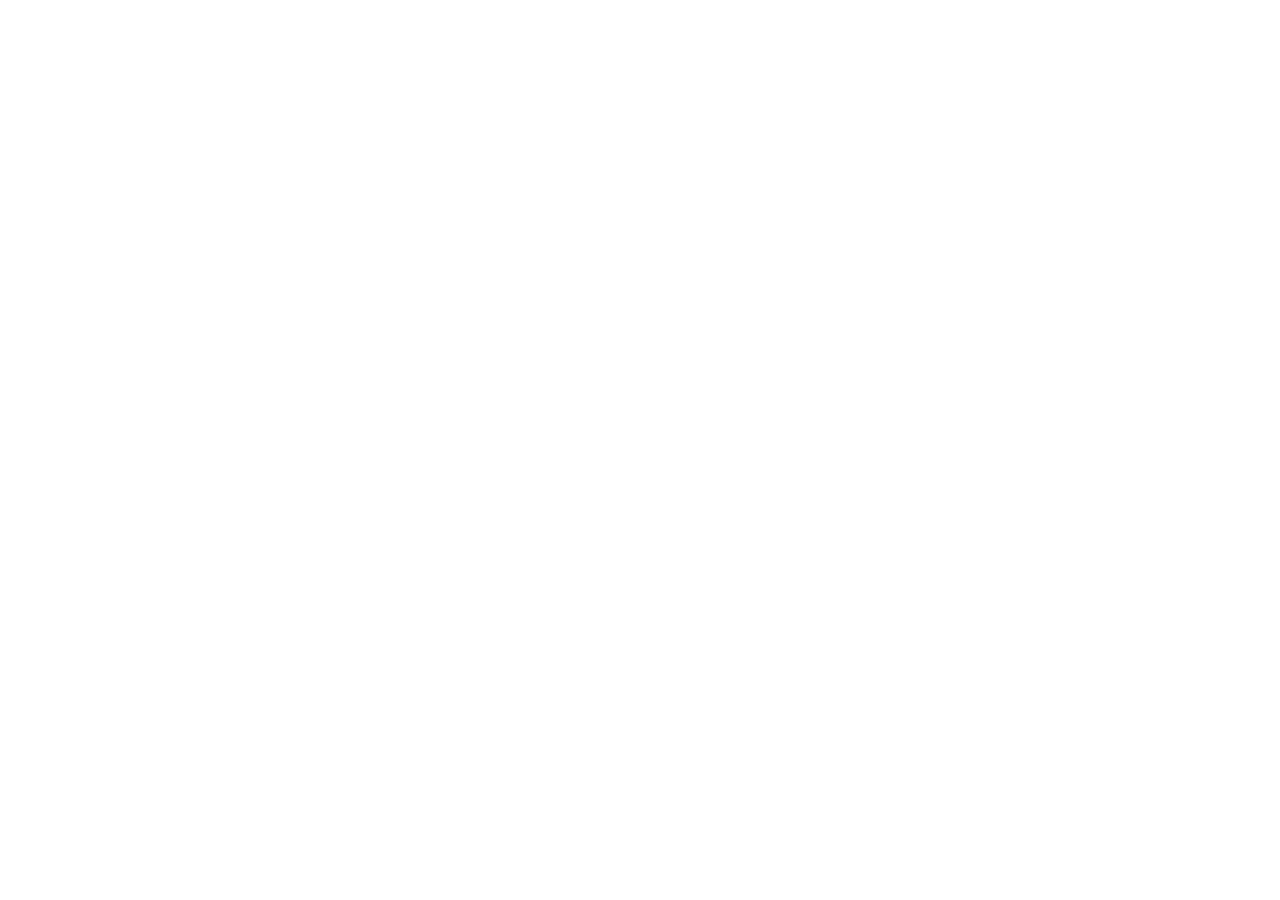
==== commit 61016208: "PIN AGENT" ====
--- a/admin.html
+++ b/admin.html
@@ -22,6 +22,6 @@
 <script src="assets/js/api.js" defer></script>
 <script src="assets/js/app.js" defer></script>
 <script src="assets/js/vendor/jszip.min.js" defer></script>
-<script src="assets/js/admin.js?v=9.9" defer></script>
+<script src="assets/js/admin.js?v=10" defer></script>
 </body>
 </html>
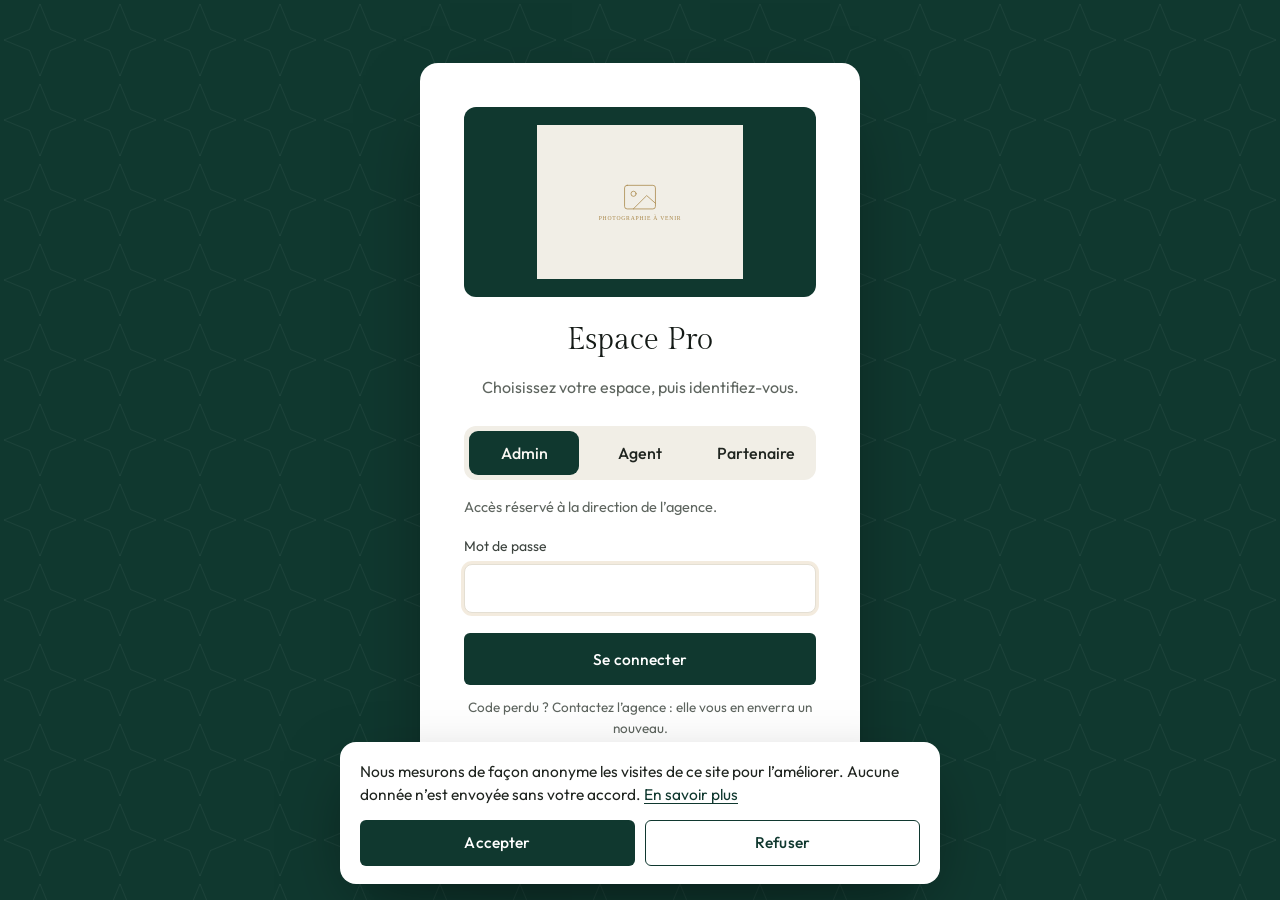
==== commit 609ffbf1: "partenaire" ====
--- a/admin.html
+++ b/admin.html
@@ -19,9 +19,9 @@
 <svg xmlns="http://www.w3.org/2000/svg" style="position:absolute;width:0;height:0;overflow:hidden" aria-hidden="true"><symbol id="i-lieu" viewBox="0 0 24 24"><path d="M12 21s-6.5-5.6-6.5-11a6.5 6.5 0 0 1 13 0c0 5.400-6.500 11-6.500 11z"/><circle cx="12" cy="10" r="2.400"/></symbol><symbol id="i-maison" viewBox="0 0 24 24"><path d="M4 11l8-7 8 7v8.500a.5.5 0 0 1-.5.5H14.500v-5.500h-5V20H4.500a.5.5 0 0 1-.5-.5z"/></symbol><symbol id="i-budget" viewBox="0 0 24 24"><path d="M12 3.500l9 4.500-9 4.500L3 8z"/><path d="M3 12l9 4.500 9-4.500"/><path d="M3 16l9 4.500 9-4.500"/></symbol><symbol id="i-surface" viewBox="0 0 24 24"><path d="M14 4h6v6"/><path d="M20 4l-6.500 6.500"/><path d="M10 20H4v-6"/><path d="M4 20l6.500-6.500"/></symbol><symbol id="i-loupe" viewBox="0 0 24 24"><circle cx="10.500" cy="10.500" r="6.500"/><path d="M15.500 15.500L21 21"/></symbol><symbol id="i-coeur" viewBox="0 0 24 24"><path d="M12 20.500S3.500 15.300 3.500 9.200A4.700 4.700 0 0 1 12 6.400a4.700 4.700 0 0 1 8.500 2.800c0 6.100-8.500 11.300-8.500 11.300z"/></symbol><symbol id="i-compte" viewBox="0 0 24 24"><circle cx="12" cy="8" r="3.600"/><path d="M4.500 20.500c.6-4 3.600-6 7.500-6s6.900 2 7.500 6z"/></symbol><symbol id="i-fleche" viewBox="0 0 24 24"><path d="M4 12h15"/><path d="M13.500 6.500L19 12l-5.500 5.500"/></symbol><symbol id="i-fleche-haut" viewBox="0 0 24 24"><path d="M7 17L17 7"/><path d="M9 7h8v8"/></symbol><symbol id="i-diamant" viewBox="0 0 24 24"><path d="M6.500 4h11L22 9.500 12 21 2 9.500z"/><path d="M2 9.500h20"/><path d="M9 4L7.500 9.500 12 21l4.500-11.500L15 4"/></symbol><symbol id="i-bouclier" viewBox="0 0 24 24"><path d="M12 2.800l7.500 2.700v6c0 4.700-3.200 8.200-7.500 9.700-4.300-1.500-7.500-5-7.500-9.700v-6z"/><path d="M8.800 12l2.300 2.300 4.300-4.600"/></symbol><symbol id="i-graphique" viewBox="0 0 24 24"><path d="M3 21h18"/><rect x="5" y="12" width="3.500" height="9"/><rect x="10.250" y="7.500" width="3.500" height="13.500"/><rect x="15.500" y="3.500" width="3.500" height="17.500"/></symbol><symbol id="i-mains" viewBox="0 0 24 24"><path d="M2 8.500l4-2.500 4 1.500 2-1 2 1 4-1.500 4 2.500-2.500 6-2-1"/><path d="M4.500 14.500l-2.500-6"/><path d="M10 7.500L7.500 11c1 1.200 2.500 1.200 3.500 0l1-1.200 5.500 5.200c.8.800-.4 2.200-1.300 1.400"/><path d="M4.500 14.500l1.800 2c.7.800 1.900-.2 1.300-1 .9 1.300 2.400 2.700 3.300 1.700.9 1 2.200 1.800 3 .9.800.9 2.100.2 1.700-1"/></symbol><symbol id="i-lit" viewBox="0 0 24 24"><path d="M3 18.500V6"/><path d="M3 15.500h18v3"/><path d="M21 15.500v-2.500a3 3 0 0 0-3-3H10v5.500"/><circle cx="6.500" cy="11.500" r="1.800"/></symbol><symbol id="i-bain" viewBox="0 0 24 24"><path d="M3 12.500h18v2a4.500 4.500 0 0 1-4.500 4.500h-9A4.500 4.500 0 0 1 3 14.500z"/><path d="M5.500 12.500V6a2.200 2.200 0 0 1 4.300-.6"/><path d="M7 19l-1 2"/><path d="M17 19l1 2"/></symbol><symbol id="i-photo" viewBox="0 0 24 24"><rect x="3" y="5" width="18" height="14" rx="2"/><circle cx="8.500" cy="10" r="1.700"/><path d="M21 15.500l-5-4.500-8 8"/></symbol><symbol id="i-menu" viewBox="0 0 24 24"><path d="M4 7h16"/><path d="M4 12h16"/><path d="M4 17h16"/></symbol><symbol id="i-fermer" viewBox="0 0 24 24"><path d="M5.500 5.500l13 13"/><path d="M18.500 5.500l-13 13"/></symbol><symbol id="i-chevron" viewBox="0 0 24 24"><path d="M6 9l6 6 6-6"/></symbol><symbol id="i-cle" viewBox="0 0 24 24"><circle cx="8" cy="14.500" r="4"/><path d="M11 11.500L20 3"/><path d="M16.500 6.500l2.500 2.500"/></symbol><symbol id="i-document" viewBox="0 0 24 24"><path d="M6 3h8.500L19 7.500V21H6z"/><path d="M14.500 3v4.500H19"/><path d="M9 12.500h6"/><path d="M9 16h6"/></symbol><symbol id="i-boussole" viewBox="0 0 24 24"><circle cx="12" cy="12" r="9"/><path d="M15.500 8.500l-2 5-5 2 2-5z"/></symbol><symbol id="i-info" viewBox="0 0 24 24"><circle cx="12" cy="12" r="9"/><path d="M12 11v5.500"/><path d="M12 7.600v.1"/></symbol><symbol id="i-horloge" viewBox="0 0 24 24"><circle cx="12" cy="12" r="9"/><path d="M12 7v5.200l3.300 2"/></symbol><symbol id="i-telephone" viewBox="0 0 24 24"><path d="M5 3.500h3.500l1.500 4.500-2 1.500a12 12 0 0 0 6.500 6.500l1.500-2 4.500 1.500V19a1.500 1.500 0 0 1-1.500 1.500C10.500 20.500 3.500 13.500 3.500 5A1.500 1.500 0 0 1 5 3.500z"/></symbol><symbol id="i-calendrier" viewBox="0 0 24 24"><rect x="3.500" y="5" width="17" height="15.500" rx="2"/><path d="M3.500 10h17"/><path d="M8 3v4"/><path d="M16 3v4"/></symbol><symbol id="i-courrier" viewBox="0 0 24 24"><rect x="3" y="5" width="18" height="14" rx="2"/><path d="M3.500 7l8.500 6.500L20.500 7"/></symbol><symbol id="i-etoile" viewBox="0 0 24 24"><path d="M12 3.500l2.600 5.400 5.900.8-4.300 4.100 1.100 5.900L12 16.900l-5.300 2.800 1.100-5.900-4.300-4.100 5.900-.8z"/></symbol><symbol id="i-corbeille" viewBox="0 0 24 24"><path d="M4 7h16"/><path d="M9 7V4.500h6V7"/><path d="M6 7l1 13h10l1-13"/><path d="M10 11v5.500"/><path d="M14 11v5.500"/></symbol><symbol id="i-crayon" viewBox="0 0 24 24"><path d="M4 20l1-4.500L16.500 4a2.100 2.100 0 0 1 3 3L8 18.500z"/><path d="M14.500 6l3 3"/></symbol><symbol id="i-plus" viewBox="0 0 24 24"><path d="M12 5v14"/><path d="M5 12h14"/></symbol><symbol id="i-oeil" viewBox="0 0 24 24"><path d="M2.500 12S6 5.500 12 5.500 21.500 12 21.500 12 18 18.500 12 18.500 2.500 12 2.500 12z"/><circle cx="12" cy="12" r="2.800"/></symbol><symbol id="i-personnes" viewBox="0 0 24 24"><circle cx="9" cy="8.500" r="3.200"/><path d="M2.500 19.500c.5-3.500 3-5.200 6.500-5.200s6 1.700 6.500 5.200z"/><path d="M16 5.600a3.200 3.200 0 0 1 0 5.800"/><path d="M18 14.800c2 .7 3.200 2.200 3.500 4.700"/></symbol><symbol id="i-tableau" viewBox="0 0 24 24"><rect x="3.500" y="3.500" width="7" height="9" rx="1.500"/><rect x="13.500" y="3.500" width="7" height="5" rx="1.500"/><rect x="13.500" y="11.500" width="7" height="9" rx="1.500"/><rect x="3.500" y="15.500" width="7" height="5" rx="1.500"/></symbol><symbol id="i-reglages" viewBox="0 0 24 24"><circle cx="12" cy="12" r="3"/><path d="M12 2.500v3M12 18.500v3M2.500 12h3M18.500 12h3M5.300 5.300l2.100 2.100M16.600 16.600l2.100 2.100M5.300 18.700l2.100-2.100M16.600 7.400l2.100-2.100"/></symbol><symbol id="i-sortie" viewBox="0 0 24 24"><path d="M14 4h4.500a1.500 1.500 0 0 1 1.500 1.500v13a1.500 1.500 0 0 1-1.500 1.500H14"/><path d="M10 8l-4 4 4 4"/><path d="M6 12h9"/></symbol><symbol id="i-cloche" viewBox="0 0 24 24"><path d="M6 16.500V11a6 6 0 0 1 12 0v5.500l1.500 2h-15z"/><path d="M10 20.500a2 2 0 0 0 4 0"/></symbol><symbol id="i-gauche" viewBox="0 0 24 24"><path d="M15 5l-7 7 7 7"/></symbol><symbol id="i-droite" viewBox="0 0 24 24"><path d="M9 5l7 7-7 7"/></symbol><symbol id="i-coche" viewBox="0 0 24 24"><path d="M4.500 12.500l5 5 10-11"/></symbol><symbol id="i-filtre" viewBox="0 0 24 24"><path d="M4 6h16"/><path d="M7 12h10"/><path d="M10 18h4"/></symbol></svg>
 <div id="admin" aria-live="polite"></div>
 <script src="assets/js/config.js?v=9.9.1" defer></script>
-<script src="assets/js/api.js" defer></script>
+<script src="assets/js/api.js?v=11" defer></script>
 <script src="assets/js/app.js" defer></script>
 <script src="assets/js/vendor/jszip.min.js" defer></script>
-<script src="assets/js/admin.js?v=10" defer></script>
+<script src="assets/js/admin.js?v=11" defer></script>
 </body>
 </html>
--- a/assets/css/style.css
+++ b/assets/css/style.css
@@ -0,0 +1,771 @@
+/* ==========================================================================
+   NASSIRI REAL ESTATE — Feuille de style (étape 1 : accueil + catalogue)
+   Palette : vert profond #10382F · ivoire #F8F6F1 · champagne #C8A66A
+             blanc #FFFFFF · anthracite #202520
+   ========================================================================== */
+
+@font-face {
+  font-family: "Gilda Display"; font-style: normal; font-weight: 400; font-display: swap;
+  src: url("../fonts/gilda-display-latin-400-normal.woff2") format("woff2");
+}
+@font-face {
+  font-family: "Outfit"; font-style: normal; font-weight: 100 900; font-display: swap;
+  src: url("../fonts/outfit-latin-wght-normal.woff2") format("woff2");
+}
+
+:root {
+  --vert: #10382F;
+  --vert-nuit: #0B2A23;
+  --ivoire: #F8F6F1;
+  --ivoire-2: #F1EEE6;
+  --champagne: #C8A66A;
+  --champagne-clair: #DCC08C;
+  --champagne-fonce: #A88648;
+  --blanc: #FFFFFF;
+  --anthracite: #202520;
+  --gris: #5E655F;
+  --trait: #E4DFD3;
+
+  --serif: "Gilda Display", "Cormorant Garamond", Georgia, "Times New Roman", serif;
+  --sans: "Outfit", -apple-system, BlinkMacSystemFont, "Segoe UI", Helvetica, Arial, sans-serif;
+
+  --marge: clamp(20px, 5.2vw, 96px);          /* marges latérales des sections */
+  --marge-entete: clamp(20px, 6.6vw, 120px);  /* en-tête et texte du hero, comme la maquette */
+  --rayon: 14px;
+  --ombre: 0 18px 50px -18px rgba(16, 40, 33, .28);
+  --ombre-douce: 0 8px 30px -14px rgba(16, 40, 33, .22);
+}
+
+*, *::before, *::after { box-sizing: border-box; }
+html { -webkit-text-size-adjust: 100%; scroll-behavior: smooth; scroll-padding-top: 24px; }
+body {
+  margin: 0; font-family: var(--sans); font-weight: 400; font-size: 17px; line-height: 1.55;
+  color: var(--anthracite); background: var(--ivoire); overflow-x: hidden;
+  -webkit-font-smoothing: antialiased; -moz-osx-font-smoothing: grayscale;
+}
+html.menu-ouvert, html.menu-ouvert body { overflow: hidden; }
+img, picture, svg { display: block; max-width: 100%; }
+a { color: inherit; text-decoration: none; }
+button, input, select, textarea { font: inherit; color: inherit; }
+button { cursor: pointer; background: none; border: 0; padding: 0; }
+h1, h2, h3, p, ul { margin: 0; }
+ul { padding: 0; list-style: none; }
+:focus-visible { outline: 2px solid var(--champagne); outline-offset: 3px; border-radius: 4px; }
+.ico { width: 1.25em; height: 1.25em; flex: none; fill: none; stroke: currentColor; stroke-width: 1.5; stroke-linecap: round; stroke-linejoin: round; }
+.sr { position: absolute; width: 1px; height: 1px; overflow: hidden; clip-path: inset(50%); white-space: nowrap; }
+.conteneur { padding-inline: var(--marge); max-width: 1920px; margin-inline: auto; }
+
+/* ---------- Boutons ---------- */
+.btn {
+  display: inline-flex; align-items: center; justify-content: center; gap: .7em;
+  min-height: 48px; padding: 0 2em; border-radius: 6px; font-weight: 500; font-size: 1rem; letter-spacing: .01em;
+  border: 1px solid transparent; transition: transform .25s ease, box-shadow .25s ease, background-color .25s ease, color .25s ease, border-color .25s ease;
+  white-space: nowrap;
+}
+.btn .ico { transition: transform .25s ease; }
+.btn:hover .ico-fleche { transform: translateX(4px); }
+.btn-or { background: linear-gradient(180deg, #D8BC87 0%, #C8A66A 55%, #BD9A5C 100%); color: #1C241F; box-shadow: 0 6px 20px -8px rgba(0, 0, 0, .45); }
+.btn-or:hover { transform: translateY(-1px); box-shadow: 0 10px 26px -8px rgba(0, 0, 0, .5); }
+.btn-contour { border-color: rgba(255, 255, 255, .85); color: #fff; background: rgba(10, 25, 20, .12); }
+.btn-contour:hover { background: #fff; color: var(--vert); }
+.btn-vert { background: var(--vert); color: #fff; }
+.btn-vert:hover { background: var(--vert-nuit); }
+.btn-ligne { border-color: var(--vert); color: var(--vert); }
+.btn-ligne:hover { background: var(--vert); color: #fff; }
+
+/* ==========================================================================
+   EN-TÊTE (superposé à la photographie)
+   ========================================================================== */
+.entete {
+  position: absolute; inset: 0 0 auto 0; z-index: 30; color: #fff;
+  display: flex; align-items: flex-start; justify-content: space-between; gap: 24px;
+  padding: 6px var(--marge-entete) 0;
+}
+.entete-logo { display: block; flex: none; width: clamp(150px, 15.4vw, 262px); margin-top: 0; }
+.entete-logo img { width: 100%; height: auto; }
+.nav { display: flex; gap: clamp(22px, 2.75vw, 50px); margin-top: clamp(14px, 1.5vw, 28px); margin-left: 1.6vw; }
+.nav a { position: relative; padding: 6px 0 7px; font-size: clamp(15px, 1.02vw, 18px); font-weight: 400; color: rgba(255, 255, 255, .95); text-shadow: 0 1px 12px rgba(0, 0, 0, .35); }
+.nav a::after { content: ""; position: absolute; left: 0; right: 0; bottom: 0; height: 1.5px; background: var(--champagne-clair); transform: scaleX(0); transform-origin: left; transition: transform .3s ease; }
+.nav a:hover::after, .nav a[aria-current="page"]::after { transform: scaleX(1); }
+.entete-actions { display: flex; align-items: center; gap: clamp(14px, 2.1vw, 36px); margin-top: clamp(10px, 1.1vw, 20px); }
+.lien-favoris { display: inline-flex; align-items: center; gap: 10px; min-height: 44px; min-width: 44px; justify-content: center; font-size: 19px; }
+.lien-favoris .ico { width: 27px; height: 27px; stroke-width: 1.6; }
+.lien-favoris.a-des-favoris .ico { fill: var(--champagne); stroke: var(--champagne); }
+.btn-pro { min-height: 40px; padding: 0 1.4em; font-size: 15px; }
+.btn-pro .ico { width: 19px; height: 19px; }
+.burger { display: none; width: 46px; height: 46px; align-items: center; justify-content: center; border: 1px solid rgba(255, 255, 255, .55); border-radius: 6px; color: #fff; }
+.burger .ico { width: 24px; height: 24px; }
+
+/* Menu tactile (iPad portrait, iPhone) */
+.menu-mobile {
+  position: fixed; inset: 0; z-index: 60; background: var(--vert); color: #fff;
+  display: flex; flex-direction: column; padding: 18px var(--marge) 32px;
+  opacity: 0; visibility: hidden; transform: translateY(-10px); transition: opacity .3s ease, transform .3s ease, visibility .3s;
+  overflow-y: auto;
+}
+.menu-mobile.est-ouvert { opacity: 1; visibility: visible; transform: none; }
+.menu-mobile-haut { display: flex; align-items: center; justify-content: space-between; }
+.menu-mobile-haut img { width: 170px; height: auto; }
+.menu-mobile nav { display: flex; flex-direction: column; margin-top: 4vh; }
+.menu-mobile nav a { font-family: var(--serif); font-size: clamp(26px, 5vw, 38px); padding: 13px 0; border-bottom: 1px solid rgba(255, 255, 255, .12); display: flex; justify-content: space-between; align-items: center; }
+.menu-mobile nav a .ico { color: var(--champagne); }
+.menu-mobile .btn { margin-top: 28px; align-self: flex-start; }
+
+/* ==========================================================================
+   HERO
+   ========================================================================== */
+.hero { position: relative; color: #fff; height: clamp(540px, 57.5vh, 760px); min-height: 540px; background: var(--vert-nuit); }
+.hero-photo, .hero-photo img { position: absolute; inset: 0; width: 100%; height: 100%; }
+.hero-photo img { object-fit: cover; object-position: 62% 50%; }
+.hero::after {
+  content: ""; position: absolute; inset: 0; pointer-events: none;
+  background:
+    linear-gradient(180deg, rgba(8, 20, 17, .50) 0%, rgba(8, 20, 17, 0) 26%),
+    linear-gradient(90deg, rgba(8, 22, 18, .66) 0%, rgba(8, 22, 18, .40) 34%, rgba(8, 22, 18, .06) 62%, rgba(8, 22, 18, 0) 100%);
+}
+.hero-contenu { position: absolute; z-index: 2; left: calc(var(--marge-entete) + 1.3vw); right: var(--marge); top: clamp(132px, 15.9vh, 190px); max-width: 720px; }
+.surtitre { font-size: clamp(10px, .68vw, 12.5px); letter-spacing: .52em; text-transform: uppercase; font-weight: 400; color: rgba(255, 255, 255, .92); }
+.hero h1 { font-family: var(--serif); font-weight: 400; font-size: clamp(36px, 3.15vw, 62px); line-height: .99; letter-spacing: -.005em; margin-top: clamp(12px, 1.15vw, 22px); text-shadow: 0 2px 24px rgba(0, 0, 0, .25); }
+.hero-sous-titre { margin-top: clamp(12px, 1.1vw, 20px); font-size: clamp(16px, 1.14vw, 21px); font-weight: 300; line-height: 1.38; max-width: 25.5em; color: rgba(255, 255, 255, .96); }
+.hero-boutons { display: flex; flex-wrap: wrap; gap: clamp(12px, 1.7vw, 30px); margin-top: clamp(18px, 1.5vw, 28px); }
+.hero-boutons .btn { min-height: clamp(46px, 2.75vw, 54px); font-size: clamp(16px, 1.02vw, 18px); padding: 0 2.05em; }
+
+/* ---------- Moteur de recherche superposé ---------- */
+.recherche-zone { position: relative; z-index: 5; margin-top: clamp(-66px, -3.6vw, -52px); padding-inline: clamp(20px, 10.7vw, 210px); }
+.recherche {
+  display: grid; grid-template-columns: repeat(4, minmax(0, 1fr)) auto; align-items: center;
+  background: #fff; border-radius: 14px; box-shadow: var(--ombre); padding: clamp(8px, .75vw, 14px) clamp(14px, 1.1vw, 20px) clamp(8px, .75vw, 14px) clamp(8px, .6vw, 14px);
+  min-height: clamp(72px, 4.9vw, 92px); color: var(--anthracite);
+}
+.champ { position: relative; display: flex; align-items: center; gap: clamp(10px, 1.1vw, 20px); padding: 4px clamp(10px, 1.4vw, 26px); min-height: 52px; border-right: 1px solid var(--trait); }
+.champ > .ico { width: clamp(22px, 1.7vw, 30px); height: clamp(22px, 1.7vw, 30px); color: var(--vert); stroke-width: 1.35; }
+.champ-texte { display: flex; flex-direction: column; min-width: 0; flex: 1; }
+.champ label { font-size: clamp(12.5px, .84vw, 14.5px); color: var(--anthracite); line-height: 1.3; }
+.champ select {
+  appearance: none; -webkit-appearance: none; border: 0; background: transparent; padding: 2px 22px 2px 0; margin: 0;
+  font-size: clamp(15px, 1.02vw, 17.5px); font-weight: 400; color: var(--anthracite); width: 100%; min-height: 28px; cursor: pointer; text-overflow: ellipsis;
+  background-image: url("data:image/svg+xml,%3Csvg xmlns='http://www.w3.org/2000/svg' width='12' height='8' fill='none' stroke='%23202520' stroke-width='1.6' stroke-linecap='round' stroke-linejoin='round'%3E%3Cpath d='M1 1.5l5 5 5-5'/%3E%3C/svg%3E");
+  background-repeat: no-repeat; background-position: right 2px center;
+}
+.champ select:focus-visible { outline-offset: 6px; }
+.recherche .btn { margin-left: clamp(12px, 1.3vw, 24px); min-height: clamp(48px, 2.9vw, 56px); padding: 0 clamp(22px, 2.9vw, 52px); font-size: clamp(16px, 1.02vw, 18px); }
+
+/* ---------- Réassurance ---------- */
+.reassurance { background: var(--ivoire); padding: clamp(20px, 1.75vw, 34px) var(--marge) clamp(22px, 1.9vw, 36px); }
+.reassurance ul { display: grid; grid-template-columns: repeat(4, auto); justify-content: space-between; max-width: 1560px; margin-inline: auto; padding-inline: clamp(0px, 2.4vw, 44px); }
+.reassurance li { display: flex; align-items: center; gap: clamp(12px, 1.4vw, 26px); padding-right: clamp(10px, 2vw, 44px); }
+.reassurance li + li { border-left: 1px solid var(--trait); padding-left: clamp(12px, 2.6vw, 56px); }
+.reassurance li:last-child { padding-right: 0; }
+.reassurance .ico { width: clamp(32px, 2.5vw, 44px); height: clamp(32px, 2.5vw, 44px); color: var(--champagne-fonce); stroke-width: 1.15; }
+.reassurance strong { display: block; font-weight: 500; font-size: clamp(15px, 1.03vw, 18px); line-height: 1.3; }
+.reassurance strong, .reassurance span { white-space: nowrap; }
+.reassurance span { display: block; font-size: clamp(12.5px, .84vw, 15px); color: #2c322d; font-weight: 300; }
+
+/* ==========================================================================
+   SECTIONS
+   ========================================================================== */
+.section { padding-block: clamp(56px, 6vw, 110px); }
+.section-blanche { background: #FCFBF8; }
+.section-titre { display: flex; align-items: flex-end; justify-content: space-between; gap: 24px; flex-wrap: wrap; margin-bottom: clamp(22px, 1.6vw, 30px); }
+.titre { font-family: var(--serif); font-weight: 400; font-size: clamp(30px, 2.55vw, 48px); line-height: 1.12; color: #141a16; letter-spacing: -.005em; }
+.titre::after { content: ""; display: block; width: clamp(56px, 4.3vw, 78px); height: 3px; background: var(--champagne-fonce); margin-top: clamp(10px, .8vw, 16px); border-radius: 2px; }
+.titre-centre { text-align: center; } .titre-centre::after { margin-inline: auto; }
+.titre-clair { color: #fff; }
+.chapo { max-width: 46em; color: var(--gris); font-weight: 300; font-size: clamp(16px, 1.1vw, 19px); margin-top: 18px; }
+.lien-fleche { display: inline-flex; align-items: center; gap: 12px; font-size: clamp(15.5px, 1.02vw, 18px); min-height: 44px; color: #141a16; margin-bottom: 6px; }
+.lien-fleche .ico { color: var(--champagne-fonce); transition: transform .25s ease; }
+.lien-fleche:hover .ico { transform: translateX(5px); }
+.section-selection { padding-top: clamp(30px, 2.2vw, 44px); }
+.note-demo { font-size: 13.5px; color: var(--gris); margin-top: 22px; display: flex; gap: 8px; align-items: center; }
+.note-demo .ico { width: 16px; height: 16px; color: var(--champagne-fonce); }
+
+/* ---------- Cartes immobilières ---------- */
+.grille { display: grid; grid-template-columns: repeat(3, minmax(0, 1fr)); gap: clamp(18px, 1.6vw, 30px); }
+.carte { background: #fff; border-radius: var(--rayon); overflow: hidden; box-shadow: 0 1px 0 var(--trait), var(--ombre-douce); display: flex; flex-direction: column; transition: transform .35s ease, box-shadow .35s ease; }
+.carte:hover { transform: translateY(-4px); box-shadow: 0 1px 0 var(--trait), var(--ombre); }
+.carte-visuel { position: relative; aspect-ratio: 3 / 2; overflow: hidden; background: var(--ivoire-2); }
+.carte-visuel picture, .carte-visuel img { width: 100%; height: 100%; }
+.carte-visuel img { object-fit: cover; transition: transform .9s cubic-bezier(.2, .6, .2, 1); }
+.carte:hover .carte-visuel img { transform: scale(1.045); }
+.carte-visuel img.est-remplace { object-fit: cover; transform: none !important; }
+.visuel-absent { width: 100%; height: 100%; display: flex; flex-direction: column; align-items: center; justify-content: center; gap: 10px; color: var(--champagne-fonce); font-size: 14px; letter-spacing: .08em; text-transform: uppercase;
+  background: repeating-linear-gradient(135deg, #F3EFE6 0 14px, #EFEADF 14px 28px); }
+.visuel-absent .ico { width: 44px; height: 44px; stroke-width: 1.1; }
+.carte-badges { position: absolute; top: clamp(14px, 1.3vw, 22px); left: clamp(14px, 1.4vw, 24px); display: flex; gap: 8px; flex-wrap: wrap; }
+.badge { display: inline-flex; align-items: center; min-height: 30px; padding: 0 16px; border-radius: 999px; font-size: 14.5px; line-height: 1; }
+.badge-type { background: var(--ivoire); color: var(--anthracite); }
+.badge-or { background: var(--champagne); color: #1C241F; font-weight: 500; }
+.badge-offre { background: var(--vert); color: #fff; }
+.badge-vendu { background: var(--anthracite); color: #fff; }
+.coeur { position: absolute; top: clamp(6px, .6vw, 12px); right: clamp(8px, .9vw, 14px); width: 48px; height: 48px; display: grid; place-items: center; color: #fff; filter: drop-shadow(0 1px 6px rgba(0, 0, 0, .45)); transition: transform .2s ease; }
+.coeur .ico { width: 28px; height: 28px; stroke-width: 1.7; transition: fill .2s ease, stroke .2s ease; }
+.coeur:hover { transform: scale(1.1); }
+.coeur.est-actif .ico { fill: var(--champagne); stroke: var(--champagne); }
+.coeur.est-actif { animation: battement .35s ease; }
+@keyframes battement { 40% { transform: scale(1.28); } }
+.mention-demo { position: absolute; left: 10px; bottom: 10px; font-size: 11px; letter-spacing: .04em; color: #fff; background: rgba(16, 30, 26, .55); padding: 3px 9px; border-radius: 999px; backdrop-filter: blur(4px); -webkit-backdrop-filter: blur(4px); }
+.carte-corps { padding: clamp(18px, 1.5vw, 26px) clamp(18px, 1.6vw, 28px) clamp(16px, 1.3vw, 22px); display: flex; flex-direction: column; flex: 1; }
+.carte-lieu { font-size: 12.5px; letter-spacing: .2em; text-transform: uppercase; color: var(--champagne-fonce); font-weight: 500; }
+.carte-titre { font-family: var(--serif); font-weight: 400; font-size: clamp(20px, 1.5vw, 25px); line-height: 1.2; margin-top: 8px; color: #141a16; }
+.carte-carac { display: flex; flex-wrap: wrap; gap: 6px 22px; margin-top: 14px; color: #3d443f; font-size: 15.5px; }
+.carte-carac li { display: inline-flex; align-items: center; gap: 8px; }
+.carte-carac .ico { color: var(--vert); width: 20px; height: 20px; }
+.carte-pied { display: flex; align-items: center; justify-content: space-between; gap: 12px; flex-wrap: wrap; margin-top: auto; padding-top: 16px; border-top: 1px solid var(--trait); }
+.carte-carac + .carte-pied { margin-top: 18px; }
+.carte-corps .carte-pied { margin-top: auto; }
+.carte-carac { margin-bottom: 18px; }
+.carte-prix { font-family: var(--serif); font-size: clamp(21px, 1.55vw, 26px); color: var(--vert); white-space: nowrap; }
+.carte-lien { display: inline-flex; align-items: center; gap: 8px; min-height: 44px; font-weight: 500; font-size: 15.5px; color: var(--vert); }
+.carte-lien .ico { color: var(--champagne-fonce); transition: transform .25s ease; }
+.carte-lien:hover .ico { transform: translateX(4px); }
+.carte-ref { font-size: 12px; color: #8b918c; margin-top: 2px; }
+
+/* ---------- Pourquoi / Expertise ---------- */
+.atouts { display: grid; grid-template-columns: repeat(4, minmax(0, 1fr)); gap: clamp(18px, 2vw, 36px); margin-top: clamp(30px, 3vw, 52px); }
+.atout { border-top: 1px solid var(--trait); padding-top: 24px; }
+.atout .numero { font-family: var(--serif); font-size: 15px; color: var(--champagne-fonce); letter-spacing: .12em; }
+.atout h3 { font-family: var(--serif); font-weight: 400; font-size: clamp(21px, 1.6vw, 26px); margin: 10px 0 10px; line-height: 1.2; }
+.atout p { color: var(--gris); font-weight: 300; font-size: 16px; }
+
+.section-verte { background: var(--vert); color: #fff; position: relative; overflow: hidden; }
+.section-verte::before { content: ""; position: absolute; inset: 0; opacity: .05; pointer-events: none;
+  background-image: url("data:image/svg+xml,%3Csvg xmlns='http://www.w3.org/2000/svg' width='80' height='80' fill='none' stroke='%23fff' stroke-width='1'%3E%3Cpath d='M40 4l10.5 25.5L76 40 50.5 50.5 40 76 29.5 50.5 4 40l25.500-10.500z'/%3E%3Crect x='20' y='20' width='40' height='40' transform='rotate(45 40 40)'/%3E%3C/svg%3E"); background-size: 80px; }
+.section-verte > * { position: relative; }
+.expertise { display: grid; grid-template-columns: minmax(0, 5fr) minmax(0, 7fr); gap: clamp(30px, 5vw, 96px); align-items: start; }
+.expertise .chapo { color: rgba(255, 255, 255, .78); }
+.expertise-liste { display: grid; grid-template-columns: repeat(2, minmax(0, 1fr)); gap: 1px; background: rgba(255, 255, 255, .14); border: 1px solid rgba(255, 255, 255, .14); border-radius: var(--rayon); overflow: hidden; }
+.expertise-liste li { background: var(--vert); padding: clamp(22px, 2vw, 34px); }
+.expertise-liste .ico { width: 34px; height: 34px; color: var(--champagne); stroke-width: 1.15; }
+.expertise-liste h3 { font-family: var(--serif); font-weight: 400; font-size: clamp(20px, 1.5vw, 24px); margin: 14px 0 8px; }
+.expertise-liste p { color: rgba(255, 255, 255, .74); font-weight: 300; font-size: 15.5px; }
+
+/* ---------- Destinations ---------- */
+.destinations { display: grid; grid-template-columns: 1.35fr 1fr 1fr; grid-auto-rows: clamp(150px, 12.5vw, 220px); gap: clamp(14px, 1.3vw, 24px); }
+.destination { position: relative; border-radius: var(--rayon); overflow: hidden; padding: clamp(20px, 1.8vw, 32px); display: flex; flex-direction: column; justify-content: flex-end; background: #fff; border: 1px solid var(--trait); min-height: 150px; transition: transform .3s ease, box-shadow .3s ease, border-color .3s ease; }
+.destination:hover { transform: translateY(-3px); box-shadow: var(--ombre-douce); border-color: var(--champagne); }
+.destination h3 { font-family: var(--serif); font-weight: 400; font-size: clamp(24px, 2vw, 34px); line-height: 1.1; }
+.destination p { font-size: 14px; letter-spacing: .16em; text-transform: uppercase; color: var(--champagne-fonce); margin-top: 6px; }
+.destination .ico { position: absolute; top: clamp(18px, 1.6vw, 28px); right: clamp(18px, 1.6vw, 28px); color: var(--champagne-fonce); width: 24px; height: 24px; transition: transform .3s ease; }
+.destination:hover .ico { transform: translate(3px, -3px); }
+.destination-phare { grid-row: span 2; background: var(--vert); border-color: var(--vert); color: #fff; }
+.destination-phare::before { content: ""; position: absolute; inset: 0; opacity: .07;
+  background-image: url("data:image/svg+xml,%3Csvg xmlns='http://www.w3.org/2000/svg' width='80' height='80' fill='none' stroke='%23fff' stroke-width='1'%3E%3Cpath d='M40 4l10.5 25.5L76 40 50.5 50.5 40 76 29.5 50.5 4 40l25.500-10.500z'/%3E%3Crect x='20' y='20' width='40' height='40' transform='rotate(45 40 40)'/%3E%3C/svg%3E"); background-size: 80px; }
+.destination-phare > * { position: relative; }
+.destination-phare h3 { font-size: clamp(34px, 3.2vw, 56px); }
+.destination-phare p, .destination-phare .ico { color: var(--champagne-clair); }
+.destination-phare .destination-texte { color: rgba(255, 255, 255, .78); font-size: 16px; letter-spacing: 0; text-transform: none; font-weight: 300; max-width: 26em; margin-top: 12px; }
+
+/* ---------- Confier / Agence ---------- */
+.duo { display: grid; grid-template-columns: repeat(2, minmax(0, 1fr)); gap: clamp(28px, 5vw, 96px); align-items: center; }
+.duo-visuel { position: relative; border-radius: var(--rayon); overflow: hidden; aspect-ratio: 4 / 3; background: var(--ivoire-2); box-shadow: var(--ombre); }
+.duo-visuel picture, .duo-visuel img { width: 100%; height: 100%; }
+.duo-visuel img { object-fit: cover; }
+.duo-inverse .duo-visuel { order: 2; }
+.etapes { margin-top: 26px; display: grid; gap: 14px; counter-reset: etape; }
+.etapes li { display: grid; grid-template-columns: 40px 1fr; gap: 16px; align-items: start; counter-increment: etape; }
+.etapes li::before { content: counter(etape); font-family: var(--serif); font-size: 18px; width: 40px; height: 40px; border-radius: 50%; border: 1px solid var(--champagne); color: var(--champagne-fonce); display: grid; place-items: center; }
+.etapes strong { font-weight: 500; display: block; }
+.etapes span { color: var(--gris); font-weight: 300; font-size: 16px; }
+.duo .btn { margin-top: 30px; }
+.valeurs { display: flex; flex-wrap: wrap; gap: 10px; margin-top: 26px; }
+.valeurs li { border: 1px solid var(--trait); background: #fff; border-radius: 999px; padding: 8px 18px; font-size: 15px; }
+
+/* ---------- Contact ---------- */
+.contact { display: grid; grid-template-columns: minmax(0, 5fr) minmax(0, 6fr); gap: clamp(28px, 5vw, 96px); align-items: start; }
+.contact-infos { margin-top: 28px; display: grid; gap: 14px; }
+.contact-infos li { display: flex; gap: 14px; align-items: center; color: rgba(255, 255, 255, .88); }
+.contact-infos .ico { color: var(--champagne); width: 24px; height: 24px; }
+.formulaire { background: #fff; color: var(--anthracite); border-radius: var(--rayon); padding: clamp(22px, 2.4vw, 40px); display: grid; grid-template-columns: 1fr 1fr; gap: 16px; box-shadow: var(--ombre); }
+.formulaire .plein { grid-column: 1 / -1; }
+.formulaire label { display: block; font-size: 14px; margin-bottom: 6px; color: #3d443f; }
+.formulaire input, .formulaire select, .formulaire textarea { width: 100%; min-height: 50px; border: 1px solid var(--trait); border-radius: 8px; padding: 12px 14px; background: var(--ivoire); font-size: 16px; transition: border-color .2s ease, background-color .2s ease; }
+.formulaire textarea { min-height: 120px; resize: vertical; }
+.formulaire input:focus, .formulaire select:focus, .formulaire textarea:focus { outline: none; border-color: var(--champagne-fonce); background: #fff; }
+.formulaire .btn { width: 100%; }
+.formulaire small { color: var(--gris); font-size: 13px; }
+
+/* ---------- Pied de page ---------- */
+.pied { background: var(--vert-nuit); color: rgba(255, 255, 255, .78); padding: clamp(48px, 5vw, 84px) 0 26px; font-size: 15.5px; }
+.pied-grille { display: grid; grid-template-columns: 1.5fr 1fr 1fr 1fr; gap: clamp(24px, 4vw, 70px); }
+.pied-logo { width: clamp(190px, 16vw, 250px); height: auto; }
+.pied p { margin-top: 18px; font-weight: 300; max-width: 28em; }
+.pied h3 { font-size: 13px; letter-spacing: .22em; text-transform: uppercase; color: var(--champagne); font-weight: 500; margin-bottom: 14px; }
+.pied li a { display: inline-flex; min-height: 36px; align-items: center; transition: color .2s ease; }
+.pied li a:hover { color: #fff; }
+.pied-bas { margin-top: clamp(32px, 4vw, 60px); padding-top: 22px; border-top: 1px solid rgba(255, 255, 255, .12); display: flex; justify-content: space-between; gap: 16px; flex-wrap: wrap; font-size: 13.5px; color: rgba(255, 255, 255, .6); }
+
+/* ---------- WhatsApp + message ---------- */
+.whatsapp { position: fixed; right: clamp(14px, 2vw, 28px); bottom: clamp(14px, 2vw, 28px); z-index: 40; width: 56px; height: 56px; border-radius: 50%; background: var(--vert); color: #fff; display: grid; place-items: center; box-shadow: 0 10px 30px -8px rgba(0, 0, 0, .5); border: 1px solid rgba(200, 166, 106, .7); transition: transform .25s ease; }
+.whatsapp:hover { transform: scale(1.07); }
+.whatsapp svg { width: 28px; height: 28px; fill: currentColor; }
+#message { position: fixed; left: 50%; bottom: 28px; transform: translate(-50%, 20px); z-index: 80; background: var(--anthracite); color: #fff; padding: 13px 22px; border-radius: 999px; font-size: 15px; opacity: 0; pointer-events: none; transition: opacity .3s ease, transform .3s ease; max-width: calc(100vw - 100px); text-align: center; box-shadow: var(--ombre); }
+#message.est-visible { opacity: 1; transform: translate(-50%, 0); }
+
+/* ---------- Apparitions ---------- */
+[data-apparait] { opacity: 0; transform: translateY(18px); transition: opacity .8s ease, transform .8s cubic-bezier(.2, .6, .2, 1); }
+[data-apparait].est-visible { opacity: 1; transform: none; }
+
+/* ==========================================================================
+   CATALOGUE
+   ========================================================================== */
+.bandeau { position: relative; background: var(--vert-nuit); color: #fff; padding: clamp(150px, 12.5vw, 210px) var(--marge-entete) clamp(64px, 5.6vw, 96px); overflow: hidden; }
+.bandeau-photo, .bandeau-photo img { position: absolute; inset: 0; width: 100%; height: 100%; }
+.bandeau-photo img { object-fit: cover; object-position: 60% 62%; }
+.bandeau::after { content: ""; position: absolute; inset: 0; background: linear-gradient(180deg, rgba(8, 22, 18, .62) 0%, rgba(8, 22, 18, .5) 45%, rgba(8, 22, 18, .78) 100%), linear-gradient(90deg, rgba(8, 22, 18, .55), rgba(8, 22, 18, .1)); }
+.bandeau > .bandeau-texte { position: relative; z-index: 2; padding-left: 1.3vw; }
+.fil { font-size: 14px; color: rgba(255, 255, 255, .8); display: flex; gap: 10px; align-items: center; }
+.fil a:hover { color: #fff; text-decoration: underline; text-underline-offset: 4px; }
+.bandeau h1 { font-family: var(--serif); font-weight: 400; font-size: clamp(34px, 3.3vw, 62px); line-height: 1.05; margin-top: 12px; }
+.bandeau p.bandeau-sous { font-weight: 300; font-size: clamp(16px, 1.14vw, 20px); margin-top: 10px; color: rgba(255, 255, 255, .92); }
+
+.filtres-zone { position: relative; z-index: 5; margin-top: clamp(-46px, -2.6vw, -38px); padding-inline: var(--marge); }
+.filtres { background: #fff; border-radius: 14px; box-shadow: var(--ombre); padding: clamp(14px, 1.2vw, 22px); }
+.filtres-ligne { display: grid; grid-template-columns: repeat(5, minmax(0, 1fr)); }
+.filtres .champ:last-child { border-right: 0; }
+.filtres-types { display: flex; flex-wrap: wrap; gap: 8px; align-items: center; margin-top: 14px; padding-top: 14px; border-top: 1px solid var(--trait); }
+.puce { min-height: 44px; padding: 0 18px; border-radius: 999px; border: 1px solid var(--trait); background: var(--ivoire); font-size: 15.5px; display: inline-flex; align-items: center; gap: 8px; transition: background-color .2s ease, color .2s ease, border-color .2s ease; }
+.puce:hover { border-color: var(--champagne-fonce); }
+.puce.est-actif { background: var(--vert); color: #fff; border-color: var(--vert); }
+.puce .ico { width: 18px; height: 18px; }
+.puce-favoris { margin-left: auto; }
+.puce-favoris.est-actif .ico { fill: var(--champagne); stroke: var(--champagne); }
+.filtres-basculer { display: none; }
+.barre-resultats { display: flex; align-items: center; justify-content: space-between; gap: 14px 24px; flex-wrap: wrap; margin: clamp(26px, 2.4vw, 44px) 0 clamp(18px, 1.5vw, 26px); }
+.barre-resultats p { font-size: 16px; color: #3d443f; }
+.barre-resultats p strong { font-family: var(--serif); font-weight: 400; font-size: 22px; color: #141a16; }
+.barre-droite { display: flex; align-items: center; gap: 12px; flex-wrap: wrap; }
+.tri { display: inline-flex; align-items: center; gap: 10px; border: 1px solid var(--trait); background: #fff; border-radius: 999px; padding: 0 16px; min-height: 46px; font-size: 15.5px; }
+.tri select { appearance: none; -webkit-appearance: none; border: 0; background: transparent; min-height: 44px; padding-right: 22px; font-weight: 500; cursor: pointer;
+  background-image: url("data:image/svg+xml,%3Csvg xmlns='http://www.w3.org/2000/svg' width='12' height='8' fill='none' stroke='%23202520' stroke-width='1.6' stroke-linecap='round' stroke-linejoin='round'%3E%3Cpath d='M1 1.5l5 5 5-5'/%3E%3C/svg%3E"); background-repeat: no-repeat; background-position: right center; }
+.lien-discret { font-size: 15px; text-decoration: underline; text-underline-offset: 4px; color: var(--gris); min-height: 44px; padding: 0 6px; }
+.lien-discret:hover { color: var(--vert); }
+.catalogue { padding-bottom: clamp(56px, 6vw, 110px); }
+.plus-zone { display: flex; justify-content: center; margin-top: clamp(28px, 3vw, 48px); }
+.vide { text-align: center; padding: clamp(40px, 6vw, 90px) 20px; background: #fff; border: 1px dashed var(--trait); border-radius: var(--rayon); }
+.vide .ico { width: 46px; height: 46px; margin: 0 auto 14px; color: var(--champagne-fonce); stroke-width: 1.1; }
+.vide h2 { font-family: var(--serif); font-weight: 400; font-size: 28px; }
+.vide p { color: var(--gris); max-width: 34em; margin: 10px auto 22px; font-weight: 300; }
+[hidden] { display: none !important; }
+
+/* ==========================================================================
+   ADAPTATIONS
+   ========================================================================== */
+
+/* iPad paysage et ordinateurs compacts */
+@media (max-width: 1400px) {
+  .reassurance ul { padding-inline: 0; }
+  .reassurance li { padding-right: clamp(10px, 1.6vw, 24px); }
+  .reassurance li + li { padding-left: clamp(12px, 2vw, 30px); }
+}
+
+/* iPad portrait : menu tactile, moteur sur deux lignes, deux cartes */
+@media (max-width: 1100px) {
+  .nav, .btn-pro span { display: none; }
+  .burger { display: inline-flex; }
+  .btn-pro { padding: 0; width: 46px; min-height: 46px; }
+  .entete { align-items: center; padding-top: 14px; }
+  .entete-actions { margin-top: 0; gap: 12px; }
+  .entete-logo { width: clamp(150px, 21vw, 220px); }
+  .hero { height: clamp(600px, 52vh, 760px); }
+  .hero-contenu { top: clamp(150px, 17vh, 240px); left: var(--marge-entete); }
+  .hero h1 { font-size: clamp(38px, 5.4vw, 58px); }
+  .hero-sous-titre { font-size: clamp(17px, 2vw, 21px); }
+  .hero::after { background: linear-gradient(180deg, rgba(8, 20, 17, .55) 0%, rgba(8, 20, 17, .1) 30%), linear-gradient(90deg, rgba(8, 22, 18, .7) 0%, rgba(8, 22, 18, .45) 50%, rgba(8, 22, 18, .12) 100%); }
+  .recherche-zone { padding-inline: var(--marge); margin-top: -84px; }
+  .recherche { grid-template-columns: repeat(2, minmax(0, 1fr)); row-gap: 6px; padding: 16px; }
+  .recherche .champ { padding: 10px 16px; min-height: 64px; }
+  .recherche .champ:nth-child(2n) { border-right: 0; }
+  .recherche .champ:nth-child(-n+2) { border-bottom: 1px solid var(--trait); }
+  .recherche .btn { grid-column: 1 / -1; margin: 10px 0 0; min-height: 54px; }
+  .champ label { font-size: 14px; } .champ select { font-size: 17px; min-height: 30px; }
+  .champ > .ico { width: 28px; height: 28px; }
+  .reassurance ul { grid-template-columns: repeat(2, minmax(0, 1fr)); gap: 22px 0; justify-content: stretch; }
+  .reassurance li:nth-child(odd) { border-left: 0; padding-left: 0; }
+  .reassurance strong { font-size: 17px; } .reassurance span { font-size: 14.5px; }
+  .reassurance strong, .reassurance span { white-space: normal; }
+  .reassurance .ico { width: 40px; height: 40px; }
+  .grille { grid-template-columns: repeat(2, minmax(0, 1fr)); gap: 22px; }
+  .atouts { grid-template-columns: repeat(2, minmax(0, 1fr)); }
+  .expertise, .contact { grid-template-columns: 1fr; }
+  .destinations { grid-template-columns: 1fr 1fr; grid-auto-rows: auto; }
+  .destination-phare { grid-column: 1 / -1; grid-row: auto; min-height: 260px; }
+  .pied-grille { grid-template-columns: 1fr 1fr; }
+  .filtres-ligne { grid-template-columns: repeat(3, minmax(0, 1fr)); row-gap: 8px; }
+  .filtres-ligne .champ:nth-child(3) { border-right: 0; }
+  .bandeau { padding-top: clamp(140px, 17vw, 190px); }
+  .bandeau > .bandeau-texte { padding-left: 0; }
+}
+
+/* Petites tablettes */
+@media (max-width: 820px) {
+  .duo { grid-template-columns: 1fr; }
+  .duo-inverse .duo-visuel { order: 0; }
+}
+
+/* iPhone */
+@media (max-width: 640px) {
+  body { font-size: 16px; }
+  .entete-logo { width: 148px; }
+  .btn-pro { display: none; }
+  .lien-favoris { font-size: 17px; gap: 6px; }
+  .hero { height: auto; min-height: 0; padding: 150px 0 150px; }
+  .hero-photo img { object-position: 70% 50%; }
+  .hero::after { background: linear-gradient(180deg, rgba(8, 20, 17, .62) 0%, rgba(8, 20, 17, .42) 40%, rgba(8, 22, 18, .62) 100%); }
+  .hero-contenu { position: relative; top: auto; left: auto; right: auto; padding-inline: var(--marge); }
+  .surtitre { font-size: 10px; letter-spacing: .34em; }
+  .hero h1 { font-size: clamp(34px, 10vw, 42px); line-height: 1.04; }
+  .hero-boutons { flex-direction: column; align-items: stretch; }
+  .hero-boutons .btn { min-height: 52px; }
+  .recherche-zone { margin-top: -118px; }
+  .recherche { grid-template-columns: 1fr; padding: 10px 14px 14px; }
+  .recherche .champ { border-right: 0 !important; border-bottom: 1px solid var(--trait); padding: 8px 4px; min-height: 62px; }
+  .reassurance ul { grid-template-columns: 1fr; gap: 16px; }
+  .reassurance li + li { border-left: 0; padding-left: 0; }
+  .grille, .atouts, .expertise-liste, .destinations, .formulaire { grid-template-columns: 1fr; }
+  .destination-phare { grid-column: auto; }
+  .pied-grille { grid-template-columns: 1fr; gap: 28px; }
+  .section-titre { align-items: flex-start; flex-direction: column; gap: 8px; }
+  .carte-visuel { aspect-ratio: 4 / 3; }
+  .bandeau { padding: 128px var(--marge) 74px; }
+  /* Filtres repliables au toucher */
+  .filtres-basculer { display: flex; width: 100%; min-height: 50px; align-items: center; justify-content: space-between; font-weight: 500; padding: 0 6px; }
+  .filtres-basculer .ico { transition: transform .25s ease; }
+  .filtres.est-ouvert .filtres-basculer .ico { transform: rotate(180deg); }
+  .filtres-ligne { display: none; grid-template-columns: 1fr; margin-top: 8px; }
+  .filtres.est-ouvert .filtres-ligne { display: grid; }
+  .filtres-ligne .champ { border-right: 0 !important; border-bottom: 1px solid var(--trait); min-height: 60px; padding-inline: 4px; }
+  .filtres-types { flex-wrap: nowrap; overflow-x: auto; margin-inline: -14px; padding-inline: 14px; scrollbar-width: none; -webkit-overflow-scrolling: touch; }
+  .filtres-types::-webkit-scrollbar { display: none; }
+  .puce { flex: none; } .puce-favoris { margin-left: 0; }
+  .barre-resultats { align-items: flex-start; flex-direction: column; }
+  #message { bottom: 86px; max-width: calc(100vw - 32px); }
+}
+
+@media (prefers-reduced-motion: reduce) {
+  *, *::before, *::after { animation: none !important; transition: none !important; }
+  html { scroll-behavior: auto; }
+}
+
+/* ==========================================================================
+   ÉTAPE 2 — fiche détaillée, formulaires, états de chargement
+   ========================================================================== */
+.piege { position: absolute !important; left: -9999px; width: 1px; height: 1px; opacity: 0; }
+.retour { padding: 12px 16px; border-radius: 8px; font-size: 15px; }
+.retour.est-succes { background: #EAF3EE; color: #14503F; border: 1px solid #BFDccd; }
+.retour.est-erreur { background: #FBEEEC; color: #8C2B1F; border: 1px solid #EBC5BF; }
+.squelette { border-radius: var(--rayon); min-height: 380px; background: linear-gradient(100deg, #EFEBE2 30%, #F7F4EE 50%, #EFEBE2 70%); background-size: 300% 100%; animation: balayage 1.4s linear infinite; }
+.squelette-haut { min-height: 60vh; }
+@keyframes balayage { from { background-position: 100% 0; } to { background-position: -100% 0; } }
+.carte-visuel-lien { display: block; width: 100%; height: 100%; }
+.formulaire-clair, .formulaire-compact { box-shadow: none; }
+.formulaire-clair { border: 1px solid var(--trait); box-shadow: var(--ombre-douce); }
+.formulaire-compact { padding: 0; gap: 12px; background: transparent; }
+.formulaire-compact textarea { min-height: 96px; }
+.formulaire button[disabled] { opacity: .6; cursor: progress; }
+
+.bandeau-court { padding-bottom: clamp(34px, 3vw, 56px); }
+.bandeau-court h1 { font-size: clamp(30px, 2.9vw, 54px); min-height: 1.05em; }
+
+/* ---------- Fiche d'un bien ---------- */
+.fiche { padding-top: clamp(20px, 2vw, 36px); padding-bottom: clamp(56px, 6vw, 110px); }
+.galerie { position: relative; display: grid; gap: clamp(8px, .8vw, 14px); border-radius: var(--rayon); overflow: hidden; height: clamp(300px, 56vh, 640px); }
+.galerie-3 { grid-template-columns: 2fr 1fr; grid-template-rows: 1fr 1fr; }
+.galerie-2 { grid-template-columns: 2fr 1fr; }
+.galerie-3 .galerie-grande { grid-row: 1 / 3; }
+.galerie button, .galerie-grande { position: relative; overflow: hidden; background: var(--ivoire-2); display: block; width: 100%; height: 100%; min-height: 0; cursor: zoom-in; }
+.galerie picture, .galerie img { width: 100%; height: 100%; }
+.galerie img { object-fit: cover; transition: transform .8s cubic-bezier(.2, .6, .2, 1); }
+.galerie button:hover img { transform: scale(1.03); }
+.galerie-plus { position: absolute; inset: 0; display: grid; place-items: center; background: rgba(11, 30, 25, .55); color: #fff; font-size: 18px; }
+.galerie .galerie-toutes { position: absolute; right: 14px; bottom: 14px; width: auto; height: auto; min-height: 44px; padding: 0 18px; border-radius: 999px; background: #fff; color: var(--anthracite); display: inline-flex; align-items: center; gap: 8px; font-size: 15px; box-shadow: var(--ombre-douce); cursor: pointer; }
+.galerie .mention-demo { z-index: 2; }
+.fiche-colonnes { display: grid; grid-template-columns: minmax(0, 1fr) clamp(340px, 31vw, 440px); gap: clamp(28px, 4vw, 72px); margin-top: clamp(26px, 2.6vw, 48px); align-items: start; }
+.fiche-badges { display: flex; gap: 8px; margin-bottom: 16px; }
+.fiche-badges .badge-type { background: #fff; border: 1px solid var(--trait); }
+.fiche-titre { font-family: var(--serif); font-weight: 400; font-size: clamp(28px, 2.5vw, 44px); line-height: 1.12; margin-top: 8px; color: #141a16; }
+.fiche-prix { font-family: var(--serif); font-size: clamp(26px, 2.2vw, 38px); color: var(--vert); margin-top: 12px; }
+.fiche-carac { display: flex; flex-wrap: wrap; gap: 0; margin-top: 26px; border: 1px solid var(--trait); border-radius: var(--rayon); background: #fff; }
+.fiche-carac li { flex: 1 1 150px; display: flex; align-items: center; gap: 14px; padding: 18px 20px; border-right: 1px solid var(--trait); }
+.fiche-carac li:last-child { border-right: 0; }
+.fiche-carac .ico { width: 28px; height: 28px; color: var(--champagne-fonce); stroke-width: 1.3; }
+.fiche-carac strong { display: block; font-weight: 500; font-size: 18px; line-height: 1.2; }
+.fiche-carac span { font-size: 13.5px; color: var(--gris); }
+.fiche-sous-titre { font-family: var(--serif); font-weight: 400; font-size: clamp(22px, 1.7vw, 28px); margin: clamp(30px, 3vw, 48px) 0 14px; }
+.fiche-description p { color: #3d443f; font-weight: 300; font-size: 17.5px; line-height: 1.7; max-width: 46em; }
+.fiche-description p + p { margin-top: 1em; }
+.fiche-equipements { display: grid; grid-template-columns: repeat(auto-fill, minmax(210px, 1fr)); gap: 10px 20px; }
+.fiche-equipements li { display: flex; align-items: center; gap: 10px; }
+.fiche-equipements .ico { color: var(--champagne-fonce); width: 18px; height: 18px; stroke-width: 2; }
+.fiche-infos { margin: 0; border-top: 1px solid var(--trait); }
+.fiche-infos div { display: grid; grid-template-columns: 200px 1fr; gap: 16px; padding: 14px 0; border-bottom: 1px solid var(--trait); }
+.fiche-infos dt { color: var(--gris); } .fiche-infos dd { margin: 0; }
+.fiche-infos small { color: var(--gris); font-size: 14px; }
+.verifie { display: inline-flex; align-items: center; gap: 6px; color: #14503F; font-size: 14.5px; margin-left: 6px; }
+.verifie .ico { width: 18px; height: 18px; }
+.fiche-contact { position: sticky; top: 20px; }
+.fiche-contact-carte { background: #fff; border-radius: var(--rayon); box-shadow: var(--ombre); padding: clamp(20px, 1.8vw, 30px); border: 1px solid var(--trait); }
+.fiche-contact-haut { display: flex; justify-content: space-between; align-items: flex-start; gap: 12px; }
+.fiche-contact-prix { font-family: var(--serif); font-size: 28px; color: var(--vert); line-height: 1.1; }
+.coeur-fiche { position: static; color: var(--vert); filter: none; border: 1px solid var(--trait); border-radius: 50%; flex: none; }
+.fiche-contact-boutons { display: flex; gap: 8px; flex: none; }
+.onglets { display: grid; grid-template-columns: 1fr 1fr; background: var(--ivoire); border-radius: 10px; padding: 4px; margin: 18px 0 16px; }
+.onglets button { min-height: 44px; border-radius: 8px; font-size: 15px; color: var(--gris); transition: background-color .2s ease, color .2s ease; }
+.onglets button.est-actif { background: #fff; color: var(--vert); font-weight: 500; box-shadow: 0 1px 4px rgba(0, 0, 0, .08); }
+.btn-whatsapp { width: 100%; margin-top: 12px; }
+.similaires { margin-top: clamp(48px, 5vw, 90px); }
+
+.visionneuse { position: fixed; inset: 0; z-index: 90; background: rgba(8, 18, 15, .96); display: grid; place-items: center; }
+.vis-image { width: 100%; height: 100%; padding: 64px clamp(12px, 6vw, 90px); display: grid; place-items: center; }
+.vis-image picture, .vis-image img { max-width: 100%; max-height: calc(100vh - 128px); max-height: calc(100dvh - 128px); width: auto; height: auto; object-fit: contain; border-radius: 6px; }
+.vis-fermer, .vis-nav { position: absolute; width: 52px; height: 52px; border-radius: 50%; background: rgba(255, 255, 255, .12); color: #fff; display: grid; place-items: center; z-index: 2; }
+.vis-fermer { top: 14px; right: 14px; } .vis-prec { left: 14px; top: 50%; margin-top: -26px; } .vis-suiv { right: 14px; top: 50%; margin-top: -26px; }
+.vis-fermer .ico, .vis-nav .ico { width: 24px; height: 24px; }
+.vis-compte { position: absolute; bottom: 18px; left: 0; right: 0; text-align: center; color: rgba(255, 255, 255, .8); font-size: 15px; }
+
+/* ---------- Confier mon bien ---------- */
+.section-form { padding-block: clamp(36px, 4vw, 72px) clamp(56px, 6vw, 110px); }
+.vendre { display: grid; grid-template-columns: minmax(0, 5fr) minmax(0, 7fr); gap: clamp(28px, 5vw, 96px); align-items: start; }
+.vendre-texte { position: sticky; top: 24px; }
+.depot { display: flex !important; align-items: center; gap: 16px; border: 1.5px dashed #CFC6B2; border-radius: 10px; padding: 18px 20px; background: var(--ivoire); cursor: pointer; min-height: 76px; transition: border-color .2s ease, background-color .2s ease; margin: 0 !important; }
+.depot:hover { border-color: var(--champagne-fonce); background: #fff; }
+.depot .ico { width: 34px; height: 34px; color: var(--champagne-fonce); stroke-width: 1.2; }
+.depot span { font-size: 14.5px; color: var(--gris); line-height: 1.4; } .depot strong { color: var(--anthracite); font-weight: 500; font-size: 16px; }
+input.sr:focus-visible + .vignettes, .depot:focus-within { outline: 2px solid var(--champagne); }
+.vignettes { display: grid; grid-template-columns: repeat(auto-fill, minmax(96px, 1fr)); gap: 10px; margin-top: 12px; }
+.vignettes:empty { display: none; }
+.vignette { position: relative; aspect-ratio: 1; border-radius: 8px; overflow: hidden; background: var(--ivoire-2); }
+.vignette img { width: 100%; height: 100%; object-fit: cover; }
+.vignette button { position: absolute; top: 4px; right: 4px; width: 32px; height: 32px; border-radius: 50%; background: rgba(20, 26, 22, .75); color: #fff; display: grid; place-items: center; }
+.vignette button .ico { width: 16px; height: 16px; }
+.pied-bas a { text-decoration: underline; text-underline-offset: 3px; }
+
+@media (max-width: 1100px) {
+  .fiche-colonnes, .vendre { grid-template-columns: 1fr; }
+  .fiche-contact, .vendre-texte { position: static; }
+  .fiche-contact-carte { max-width: 640px; }
+}
+@media (max-width: 640px) {
+  .galerie { height: auto; grid-template-columns: 1fr 1fr !important; grid-template-rows: auto !important; }
+  .galerie .galerie-grande { grid-column: 1 / -1; grid-row: auto !important; aspect-ratio: 4 / 3; height: auto; }
+  .galerie .galerie-petite { aspect-ratio: 4 / 3; height: auto; }
+  .galerie-2 .galerie-petite { grid-column: 1 / -1; }
+  .fiche-carac li { flex-basis: 50%; border-bottom: 1px solid var(--trait); }
+  .fiche-infos div { grid-template-columns: 1fr; gap: 2px; }
+  .formulaire-compact { grid-template-columns: 1fr; }
+}
+.formulaire input.sr, .admin input.sr, input.sr { position: absolute !important; width: 1px !important; height: 1px !important; min-height: 0 !important; padding: 0 !important; border: 0 !important; left: 0; opacity: 0; }
+.formulaire input.piege { width: 1px !important; min-height: 0 !important; padding: 0 !important; border: 0 !important; }
+.formulaire, .a-form, .fiche-contact-carte, .a-bloc { position: relative; }
+
+/* ---------- v3 : logo Nassiri Real Estate (format plus haut) ---------- */
+.entete-logo { width: clamp(128px, 12.4vw, 214px); margin-top: 4px; }
+.menu-mobile-haut img { width: 132px; }
+.pied-logo { width: clamp(170px, 14vw, 220px); }
+@media (max-width: 1100px) { .entete-logo { width: clamp(124px, 15vw, 170px); } .entete { align-items: flex-start; } .entete-actions { margin-top: 14px; } }
+@media (max-width: 640px) { .entete-logo { width: 118px; } .hero { padding-top: 168px; } .bandeau { padding-top: 150px; } }
+
+/* ==========================================================================
+   VERSION 4 — recherche personnalisée, WhatsApp, mobile, accessibilité
+   ========================================================================== */
+:root { --or-texte: #7E6226; --wa: #0F7A41; }
+.evitement { position: absolute; left: 12px; top: -60px; z-index: 200; background: #fff; color: var(--vert); padding: 12px 18px; border-radius: 8px; box-shadow: var(--ombre); transition: top .2s ease; }
+.evitement:focus { top: 12px; }
+/* Contrastes renforcés pour les petits textes dorés et gris */
+.carte-lieu, .destination p, .atout .numero { color: var(--or-texte); }
+.destination-phare p { color: var(--champagne-clair); }
+.carte-ref { color: #666c67; }
+.formulaire [aria-invalid="true"], .admin [aria-invalid="true"] { border-color: #B23A2B !important; background: #FDF4F2 !important; }
+.note-donnees { display: block; color: var(--gris); font-size: 13px; line-height: 1.45; }
+.note-donnees a { text-decoration: underline; text-underline-offset: 3px; }
+.formulaire-compact .note-donnees { margin-top: -2px; }
+
+/* ---------- Navigation à six entrées ---------- */
+.nav { gap: clamp(16px, 2.1vw, 40px); margin-left: 1vw; }
+.nav a { white-space: nowrap; }
+@media (max-width: 1280px) { .nav { gap: 18px; } .nav a { font-size: 15px; } .entete-actions { gap: 14px; } }
+.menu-mobile-actions { display: grid; grid-template-columns: 1fr 1fr; gap: 12px; margin-top: 26px; }
+.menu-mobile .menu-mobile-actions .btn { margin: 0; align-self: stretch; min-height: 52px; padding: 0 12px; }
+.menu-mobile nav a { font-size: clamp(22px, 4.4vw, 34px); }
+
+/* ---------- Hero : trois accès ---------- */
+.hero-boutons { align-items: center; }
+.hero-lien { display: inline-flex; align-items: center; gap: 8px; min-height: 46px; color: #fff; font-size: clamp(15px, 1vw, 17px); text-decoration: underline; text-underline-offset: 5px; text-decoration-color: rgba(255, 255, 255, .5); text-shadow: 0 1px 12px rgba(0, 0, 0, .45); }
+.hero-lien .ico { width: 18px; height: 18px; color: var(--champagne-clair); }
+.hero-lien:hover { text-decoration-color: var(--champagne-clair); }
+
+/* ---------- Moteur : cinq critères ---------- */
+.recherche { grid-template-columns: 1.15fr 1.1fr 1fr 1fr .95fr auto; }
+.recherche .champ { padding-inline: clamp(8px, .95vw, 18px); gap: clamp(8px, .8vw, 14px); }
+.recherche .champ > .ico { width: clamp(20px, 1.5vw, 26px); height: clamp(20px, 1.5vw, 26px); }
+.recherche-zone { padding-inline: clamp(20px, 7.6vw, 150px); }
+.recherche .btn { padding: 0 clamp(18px, 2vw, 38px); margin-left: clamp(8px, 1vw, 18px); }
+@media (max-width: 1100px) {
+  .recherche-zone { padding-inline: var(--marge); }
+  .recherche { grid-template-columns: repeat(3, minmax(0, 1fr)); }
+  .recherche .champ:nth-child(2n) { border-right: 1px solid var(--trait); }
+  .recherche .champ:nth-child(3n) { border-right: 0; }
+  .recherche .champ:nth-child(-n+3) { border-bottom: 1px solid var(--trait); }
+  .recherche .champ:nth-child(5) { border-right: 0; }
+  .recherche .btn { grid-column: auto; margin: 6px 0 6px 10px; align-self: center; }
+}
+@media (max-width: 640px) {
+  .recherche { grid-template-columns: 1fr 1fr; }
+  .recherche .champ { border-right: 0 !important; border-bottom: 1px solid var(--trait) !important; padding: 8px 4px; min-height: 60px; }
+  .recherche .champ:nth-child(1) { grid-column: 1 / -1; }
+  .recherche .champ > .ico { display: none; }
+  .recherche .btn { grid-column: 1 / -1; margin: 10px 0 0; }
+  .recherche-zone { margin-top: -96px; }
+}
+
+/* ---------- Trois parcours ---------- */
+.section-parcours { padding-block: clamp(40px, 4.5vw, 84px); }
+.parcours { display: grid; grid-template-columns: repeat(3, minmax(0, 1fr)); gap: clamp(14px, 1.6vw, 28px); margin-top: clamp(22px, 2vw, 34px); }
+.parcours-carte { display: flex; flex-direction: column; gap: 8px; background: #fff; border: 1px solid var(--trait); border-radius: var(--rayon); padding: clamp(22px, 2vw, 34px); transition: transform .3s ease, box-shadow .3s ease, border-color .3s ease; }
+.parcours-carte:hover { transform: translateY(-3px); box-shadow: var(--ombre-douce); border-color: var(--champagne); }
+.parcours-carte > .ico { width: 36px; height: 36px; color: var(--champagne-fonce); stroke-width: 1.2; }
+.parcours-carte h3 { font-family: var(--serif); font-weight: 400; font-size: clamp(22px, 1.7vw, 28px); margin-top: 6px; }
+.parcours-carte p { color: var(--gris); font-weight: 300; flex: 1; }
+.parcours-carte .lien-fleche { margin: 6px 0 0; font-weight: 500; color: var(--vert); }
+.parcours-phare { background: var(--vert); border-color: var(--vert); color: #fff; }
+.parcours-phare h3 { color: #fff; } .parcours-phare p { color: rgba(255, 255, 255, .8); }
+.parcours-phare > .ico, .parcours-phare .lien-fleche .ico { color: var(--champagne-clair); } .parcours-phare .lien-fleche { color: #fff; }
+
+/* ---------- WhatsApp et contacts directs ---------- */
+.ico-wa { width: 1.3em; height: 1.3em; fill: currentColor; flex: none; }
+.btn-wa { background: var(--wa); color: #fff; } .btn-wa:hover { background: #0B6535; }
+.btn-appel { border-color: currentColor; }
+.sans-whatsapp [data-whatsapp], .sans-whatsapp [data-recherche-whatsapp] { display: none !important; }
+.contacts-directs { display: grid; gap: 12px; margin-top: 26px; }
+.contact-direct { display: grid; grid-template-columns: minmax(0, 1fr) auto auto; gap: 10px; align-items: center; background: rgba(255, 255, 255, .07); border: 1px solid rgba(255, 255, 255, .16); border-radius: 12px; padding: 12px 14px; }
+.contact-direct-nom strong { display: block; font-weight: 500; font-size: 17px; } .contact-direct-nom span { font-size: 14.5px; opacity: .8; white-space: nowrap; }
+.contact-direct .btn { min-height: 46px; padding: 0 16px; font-size: 15px; gap: 8px; }
+.contact-direct .btn-appel { color: #fff; border-color: rgba(255, 255, 255, .6); }
+.contact-direct .btn-appel .ico { width: 18px; height: 18px; }
+.contacts-clairs .contact-direct { background: #fff; border-color: var(--trait); }
+.contacts-clairs .btn-appel { color: var(--vert); border-color: var(--vert); }
+.contact-mail { display: inline-flex; align-items: center; gap: 10px; min-height: 44px; text-decoration: underline; text-underline-offset: 4px; }
+@media (max-width: 520px) { .contact-direct { grid-template-columns: 1fr 1fr; } .contact-direct-nom { grid-column: 1 / -1; } }
+.wa-choix { position: fixed; inset: 0; z-index: 120; background: rgba(8, 20, 17, .6); display: grid; place-items: center; padding: 18px; }
+.wa-choix-boite { background: #fff; color: var(--anthracite); border-radius: 18px; padding: 26px 22px 14px; width: min(420px, 100%); box-shadow: 0 30px 80px -20px rgba(0, 0, 0, .55); display: grid; gap: 10px; }
+.wa-choix-boite h2 { font-family: var(--serif); font-weight: 400; font-size: 26px; } .wa-choix-boite p { color: var(--gris); margin-bottom: 4px; }
+.wa-contact { display: flex; align-items: center; gap: 14px; min-height: 64px; padding: 10px 14px; border: 1px solid var(--trait); border-radius: 12px; transition: border-color .2s ease, background-color .2s ease; }
+.wa-contact:hover, .wa-contact:focus-visible { border-color: var(--wa); background: #F2FAF5; }
+.wa-contact .ico-wa { width: 30px; height: 30px; color: var(--wa); } .wa-contact span { flex: 1; } .wa-contact strong { display: block; font-weight: 500; } .wa-contact small { color: var(--gris); font-size: 14px; }
+.wa-contact > .ico { color: var(--champagne-fonce); }
+.wa-choix-boite .lien-discret { justify-self: center; }
+.whatsapp { background: var(--wa); border-color: rgba(255, 255, 255, .5); }
+
+/* ---------- Formulaires par étapes, choix tactiles ---------- */
+.etape-titre { display: flex; align-items: center; gap: 12px; font-family: var(--serif); font-weight: 400; font-size: 21px; margin-top: 8px; padding-top: 16px; border-top: 1px solid var(--trait); }
+.formulaire > .etape-titre:first-of-type { border-top: 0; padding-top: 0; margin-top: 0; }
+.etape-titre span { width: 32px; height: 32px; border-radius: 50%; border: 1px solid var(--champagne); color: var(--or-texte); display: grid; place-items: center; font-size: 16px; flex: none; }
+.groupe-choix { border: 0; padding: 0; margin: 0; display: flex; flex-wrap: wrap; gap: 8px; min-width: 0; }
+.groupe-choix legend { font-size: 14px; color: #3d443f; margin-bottom: 8px; padding: 0; }
+.choix { margin: 0 !important; cursor: pointer; }
+.choix input { position: absolute; opacity: 0; width: 1px !important; min-height: 0 !important; padding: 0 !important; }
+.choix span { display: inline-flex; align-items: center; min-height: 44px; padding: 0 16px; border: 1px solid var(--trait); border-radius: 999px; background: var(--ivoire); font-size: 15px; color: var(--anthracite); transition: background-color .2s ease, color .2s ease, border-color .2s ease; }
+.choix input:checked + span { background: var(--vert); border-color: var(--vert); color: #fff; }
+.choix input:focus-visible + span { outline: 2px solid var(--champagne); outline-offset: 2px; }
+.actions-envoi { display: grid; grid-template-columns: 1fr 1fr; gap: 12px; }
+.actions-envoi .btn { width: 100%; padding: 0 12px; white-space: normal; text-align: center; min-height: 52px; }
+@media (max-width: 640px) { .actions-envoi { grid-template-columns: 1fr; } .formulaire { padding: 18px 16px; } }
+
+/* ---------- Catalogue ---------- */
+.vide-actions { display: flex; gap: 12px; justify-content: center; flex-wrap: wrap; }
+.appel-recherche { display: flex; align-items: center; justify-content: space-between; gap: 18px 30px; flex-wrap: wrap; background: var(--vert); color: #fff; border-radius: var(--rayon); padding: clamp(22px, 2.6vw, 40px); margin-top: clamp(30px, 3.4vw, 56px); }
+.appel-recherche h2 { font-family: var(--serif); font-weight: 400; font-size: clamp(24px, 2vw, 32px); color: #fff; }
+.appel-recherche p { color: rgba(255, 255, 255, .8); font-weight: 300; max-width: 40em; margin-top: 6px; }
+.barre-resultats p strong { font-size: clamp(22px, 1.8vw, 26px); }
+@media (max-width: 640px) {
+  .filtres-basculer { background: var(--vert); color: #fff; border-radius: 10px; padding: 0 14px; min-height: 52px; }
+  .filtres.est-ouvert .filtres-basculer { background: var(--vert-nuit); }
+  .appel-recherche .btn { width: 100%; }
+  .carte-pied { flex-wrap: nowrap; } .carte-prix { font-size: 22px; }
+}
+
+/* ---------- Fiche : prix au m², bandeau de contact mobile ---------- */
+.fiche-prix-m2 { color: var(--gris); font-size: 15px; margin-top: 2px; }
+.barre-contact { display: none; }
+@media (max-width: 760px) {
+  .barre-contact { position: fixed; left: 0; right: 0; bottom: 0; z-index: 45; display: grid; grid-template-columns: 1fr 1fr 1fr; gap: 8px; padding: 8px 10px calc(8px + env(safe-area-inset-bottom)); background: rgba(255, 255, 255, .97); border-top: 1px solid var(--trait); box-shadow: 0 -10px 30px -18px rgba(16, 40, 33, .45); transition: transform .25s ease; }
+  .barre-contact.est-masquee { transform: translateY(110%); }
+  .barre-contact .btn { min-height: 48px; padding: 0 6px; font-size: 14.5px; gap: 6px; }
+  .barre-contact .btn .ico { width: 18px; height: 18px; }
+  body.avec-barre-contact { padding-bottom: 72px; }
+  body.avec-barre-contact .whatsapp { display: none; }
+  body.avec-barre-contact #message { bottom: 84px; }
+  .galerie .galerie-toutes { min-height: 44px; }
+}
+
+/* ---------- Pages légales ---------- */
+.page-texte { max-width: 860px; padding-block: clamp(30px, 4vw, 64px) clamp(56px, 6vw, 100px); }
+.page-texte h2 { font-family: var(--serif); font-weight: 400; font-size: clamp(22px, 1.8vw, 28px); margin: 34px 0 10px; }
+.page-texte p, .page-texte li { color: #3d443f; line-height: 1.7; } .page-texte p + p { margin-top: 10px; }
+.page-texte ul { list-style: disc; padding-left: 22px; margin-top: 8px; }
+.page-texte a { text-decoration: underline; text-underline-offset: 3px; }
+.a-completer { background: #FBEFC9; color: #5c4a22; padding: 1px 6px; border-radius: 4px; }
+.avis-juridique { display: flex; gap: 10px; align-items: flex-start; background: #FBF6EA; border: 1px solid #EBDDBC; color: #5c4a22 !important; border-radius: 10px; padding: 12px 14px; font-size: 14.5px; }
+.avis-juridique .ico { color: var(--champagne-fonce); margin-top: 3px; }
+.pied-liens { display: inline-flex; gap: 6px 20px; flex-wrap: wrap; } .pied-liens a { min-height: 32px; display: inline-flex; align-items: center; }
+
+/* ---------- Téléphone : hiérarchie de l'accueil ---------- */
+@media (max-width: 640px) {
+  .hero h1 { font-size: clamp(32px, 9.4vw, 40px); }
+  .hero-sous-titre { font-size: 16.5px; }
+  .hero-boutons { gap: 10px; }
+  .hero-lien { justify-content: center; }
+  .section { padding-block: 48px; }
+  .parcours { grid-template-columns: 1fr; }
+  .titre { font-size: 28px; }
+}
+@media (max-width: 1100px) and (min-width: 641px) { .parcours-carte { padding: 20px; } }
+/* Sur tablette portrait et téléphone, le formulaire passe avant les explications */
+@media (max-width: 1100px) {
+  .vendre { display: flex; flex-direction: column; gap: 22px; }
+  .vendre-texte { display: contents; }
+  .vendre-texte > .titre { order: 0; } .vendre-texte > .chapo { order: 0; margin-top: -8px; }
+  .vendre > .formulaire { order: 1; }
+  .vendre-texte > .etapes { order: 2; margin-top: 8px; } .vendre-texte > .contacts-directs { order: 3; margin-top: 0; }
+}
+
+/* ==========================================================================
+   VERSION 5 — vente / location, coup de cœur
+   ========================================================================== */
+:root { --coeur: #9B3A4D; }
+.badge-location { background: var(--champagne-fonce); color: #fff; }
+.badge-coeur { background: var(--coeur); color: #fff; display: inline-flex; align-items: center; gap: 6px; }
+.badge-coeur .ico { width: 14px; height: 14px; fill: currentColor; stroke: none; }
+
+/* ---------- Filtre Acheter / Louer ---------- */
+.filtre-transaction { display: inline-flex; background: var(--ivoire); border-radius: 999px; padding: 4px; gap: 2px; margin-bottom: 18px; }
+.filtre-transaction button { min-height: 42px; padding: 0 22px; border-radius: 999px; font-size: 15px; font-weight: 500; color: var(--gris); transition: background-color .2s ease, color .2s ease; }
+.filtre-transaction button.est-actif { background: var(--vert); color: #fff; }
+
+/* ---------- Section « coup de cœur » (accueil) ---------- */
+.section-coeur { background: var(--anthracite); color: #fff; position: relative; overflow: hidden; }
+.coeur-duo { display: grid; grid-template-columns: minmax(0,6fr) minmax(0,5fr); gap: clamp(28px, 5vw, 80px); align-items: center; }
+.coeur-visuel { position: relative; border-radius: var(--rayon); overflow: hidden; aspect-ratio: 4/3; box-shadow: var(--ombre); }
+.coeur-visuel picture, .coeur-visuel img { width: 100%; height: 100%; object-fit: cover; }
+.coeur-etiquette { position: absolute; top: 18px; left: 18px; background: var(--coeur); color: #fff; padding: 8px 18px; border-radius: 999px; font-size: 13.5px; letter-spacing: .06em; text-transform: uppercase; display: inline-flex; align-items: center; gap: 8px; }
+.coeur-etiquette .ico { width: 15px; height: 15px; fill: currentColor; stroke: none; }
+.coeur-texte .surtitre { color: var(--champagne-clair); }
+.coeur-texte h2 { font-family: var(--serif); font-weight: 400; font-size: clamp(28px, 2.6vw, 44px); margin-top: 10px; line-height: 1.12; }
+.coeur-texte .coeur-lieu { color: rgba(255,255,255,.7); font-size: 15px; margin-top: 8px; letter-spacing: .04em; text-transform: uppercase; }
+.coeur-texte .coeur-accroche { font-family: var(--serif); font-style: italic; font-size: clamp(19px, 1.5vw, 23px); color: var(--champagne-clair); margin-top: 18px; line-height: 1.4; }
+.coeur-texte .coeur-desc { color: rgba(255,255,255,.82); font-weight: 300; margin-top: 14px; max-width: 34em; }
+.coeur-texte .coeur-prix { font-family: var(--serif); font-size: 26px; color: #fff; margin-top: 20px; }
+.coeur-texte .coeur-boutons { display: flex; flex-wrap: wrap; gap: 14px; margin-top: 24px; }
+@media (max-width: 900px) { .coeur-duo { grid-template-columns: 1fr; } }
+/* ==========================================================================
+   v6 — Partage d'un bien et bandeau de mesure d'audience
+   ========================================================================== */
+.partage { position: absolute; top: calc(clamp(6px, .6vw, 12px) + 48px); right: clamp(8px, .9vw, 14px); width: 48px; height: 48px; display: grid; place-items: center; color: #fff; filter: drop-shadow(0 1px 6px rgba(0, 0, 0, .45)); transition: transform .2s ease; }
+.partage .ico { width: 24px; height: 24px; stroke-width: 1.7; }
+.partage:hover { transform: scale(1.1); }
+.fiche-partage { margin-top: 16px; }
+button.wa-contact { width: 100%; text-align: left; background: #fff; font: inherit; color: inherit; cursor: pointer; }
+.stats-bandeau { position: fixed; left: 16px; right: 16px; bottom: 16px; z-index: 90; max-width: 600px; margin-inline: auto; background: #fff; color: var(--anthracite); border-radius: 16px; padding: 18px 20px; box-shadow: 0 24px 70px -18px rgba(0, 0, 0, .5); display: grid; gap: 14px; font-size: 15.5px; line-height: 1.5; }
+.stats-bandeau a { text-decoration: underline; text-underline-offset: 3px; color: var(--vert); }
+.stats-actions { display: flex; gap: 10px; flex-wrap: wrap; }
+.stats-actions .btn { flex: 1 1 140px; min-height: 46px; }
+@media (max-width: 820px) { .avec-barre-contact .stats-bandeau { bottom: 88px; } }
--- a/assets/css/admin.css
+++ b/assets/css/admin.css
@@ -0,0 +1,308 @@
+/* ==========================================================================
+   NASSIRI REAL ESTATE — Espace Pro
+   ========================================================================== */
+body.admin { background: #F4F2EC; font-size: 16px; }
+.admin h1, .admin h2, .admin h3 { font-family: var(--serif); font-weight: 400; color: #141a16; }
+.admin label, .a-etiquette { display: block; font-size: 14px; color: #3d443f; margin-bottom: 6px; }
+.admin input:not([type="checkbox"]):not([type="file"]), .admin select, .admin textarea {
+  width: 100%; min-height: 48px; border: 1px solid var(--trait); border-radius: 8px; padding: 11px 14px; background: #fff; font-size: 16px; transition: border-color .2s ease, box-shadow .2s ease; }
+.admin textarea { resize: vertical; line-height: 1.5; }
+.admin input:focus, .admin select:focus, .admin textarea:focus { outline: none; border-color: var(--champagne-fonce); box-shadow: 0 0 0 3px rgba(200, 166, 106, .22); }
+.btn-danger { background: #A33A2B; color: #fff; } .btn-danger:hover { background: #8a2f22; }
+.est-danger { color: #A33A2B !important; }
+.admin .btn { min-height: 46px; padding: 0 1.4em; font-size: 15.5px; }
+.admin .btn .ico { width: 18px; height: 18px; }
+
+/* ---------- Connexion ---------- */
+.a-connexion { min-height: 100vh; min-height: 100dvh; display: grid; place-items: center; padding: 24px; background: var(--vert);
+  background-image: url("data:image/svg+xml,%3Csvg xmlns='http://www.w3.org/2000/svg' width='80' height='80' fill='none' stroke='%23ffffff' stroke-opacity='.05' stroke-width='1'%3E%3Cpath d='M40 4l10.5 25.5L76 40 50.5 50.5 40 76 29.5 50.5 4 40l25.500-10.500z'/%3E%3C/svg%3E"); }
+.a-connexion-carte { width: min(440px, 100%); background: #fff; border-radius: 18px; padding: clamp(26px, 5vw, 44px); box-shadow: 0 30px 80px -30px rgba(0, 0, 0, .6); display: grid; gap: 12px; }
+.a-connexion-carte img { width: 210px; height: auto; margin: 0 auto 8px; }
+.a-connexion-carte h1 { font-size: 30px; text-align: center; }
+.a-connexion-carte > p { text-align: center; color: var(--gris); margin-bottom: 8px; }
+.a-connexion-carte label { margin: 6px 0 -6px; }
+.a-connexion-carte .btn { width: 100%; margin-top: 8px; min-height: 52px; }
+.a-retour-site { text-align: center; font-size: 14.5px; color: var(--gris); padding: 10px; }
+.a-note { display: flex; gap: 12px; background: #FBF6EA; border: 1px solid #EBDDBC; border-radius: 10px; padding: 14px; font-size: 14px; line-height: 1.5; color: #5c4a22; }
+.a-note .ico { color: var(--champagne-fonce); margin-top: 2px; }
+.a-note code { white-space: nowrap; background: #fff; border: 1px solid #EBDDBC; padding: 1px 8px; border-radius: 6px; font-size: 15px; user-select: all; }
+.a-chargement { padding: 40vh 20px; text-align: center; color: var(--gris); }
+
+/* ---------- Gabarit ---------- */
+.a-app { display: grid; grid-template-columns: 248px minmax(0, 1fr); min-height: 100vh; min-height: 100dvh; }
+.a-menu { background: var(--vert); color: rgba(255, 255, 255, .82); display: flex; flex-direction: column; padding: 22px 14px; position: sticky; top: 0; height: 100vh; height: 100dvh; }
+.a-menu-logo img { width: 168px; height: auto; margin: 0 auto 26px; }
+.a-menu nav { display: grid; gap: 4px; }
+.a-menu button, .a-menu-bas a { display: flex; align-items: center; gap: 12px; width: 100%; min-height: 48px; padding: 0 14px; border-radius: 10px; font-size: 15.5px; color: inherit; text-align: left; transition: background-color .2s ease, color .2s ease; }
+.a-menu button:hover, .a-menu-bas a:hover { background: rgba(255, 255, 255, .08); color: #fff; }
+.a-menu button.est-actif { background: rgba(255, 255, 255, .13); color: #fff; }
+.a-menu button.est-actif .ico { color: var(--champagne-clair); }
+.a-menu .ico { width: 21px; height: 21px; }
+.a-compteur { margin-left: auto; font-style: normal; font-size: 12.5px; font-weight: 600; background: var(--champagne); color: #1C241F; min-width: 22px; height: 22px; border-radius: 11px; display: grid; place-items: center; padding: 0 6px; }
+.a-menu-bas { margin-top: auto; display: grid; gap: 4px; border-top: 1px solid rgba(255, 255, 255, .12); padding-top: 12px; }
+.a-principal { padding: clamp(18px, 2.6vw, 40px); max-width: 1320px; width: 100%; margin-inline: auto; }
+.a-bandeau-demo { display: flex; align-items: center; gap: 10px; background: #FBF6EA; border: 1px solid #EBDDBC; color: #5c4a22; border-radius: 10px; padding: 10px 14px; font-size: 14px; margin-bottom: 18px; }
+.a-bandeau-demo .ico { color: var(--champagne-fonce); width: 18px; height: 18px; }
+.a-entete { display: flex; align-items: flex-end; justify-content: space-between; gap: 16px; flex-wrap: wrap; margin-bottom: clamp(18px, 2vw, 28px); }
+.a-entete h1 { font-size: clamp(28px, 2.6vw, 40px); line-height: 1.1; }
+.a-fil-retour { display: inline-flex; align-items: center; gap: 4px; color: var(--gris); font-size: 14.5px; min-height: 36px; }
+.a-fil-retour .ico { width: 16px; height: 16px; }
+.a-bloc { background: #fff; border: 1px solid var(--trait); border-radius: 14px; padding: clamp(18px, 1.8vw, 28px); margin-bottom: 18px; }
+.a-bloc > h2 { font-size: 22px; margin-bottom: 14px; display: flex; align-items: center; gap: 10px; }
+.a-bloc-liste { padding: 6px; }
+.a-bloc-prive { background: #FBFAF6; border-style: dashed; }
+.a-aide { font-size: 14px; color: var(--gris); margin: -6px 0 14px; }
+.a-form .a-aide:last-child { margin: 14px 0 0; }
+.a-vide { color: var(--gris); padding: 14px 6px; }
+.a-deux { display: grid; grid-template-columns: repeat(2, minmax(0, 1fr)); gap: 18px; align-items: start; }
+.a-deux-large { grid-template-columns: minmax(0, 6fr) minmax(0, 5fr); }
+
+/* ---------- Tableau de bord ---------- */
+.a-tuiles { display: grid; grid-template-columns: repeat(6, minmax(0, 1fr)); gap: 14px; margin-bottom: 18px; }
+.a-tuile { background: #fff; border: 1px solid var(--trait); border-radius: 14px; padding: 18px; text-align: left; display: grid; gap: 2px; transition: transform .25s ease, box-shadow .25s ease, border-color .25s ease; }
+.a-tuile:hover { transform: translateY(-2px); box-shadow: var(--ombre-douce); border-color: var(--champagne); }
+.a-tuile .ico { width: 26px; height: 26px; color: var(--champagne-fonce); stroke-width: 1.3; margin-bottom: 8px; }
+.a-tuile strong { font-family: var(--serif); font-weight: 400; font-size: 38px; line-height: 1; color: var(--vert); }
+.a-tuile span { font-size: 14px; color: var(--gris); }
+.a-ligne { display: flex; align-items: center; gap: 14px; width: 100%; text-align: left; padding: 12px; border-radius: 10px; min-height: 60px; transition: background-color .2s ease; }
+button.a-ligne:hover { background: var(--ivoire); }
+.a-ligne + .a-ligne { border-top: 1px solid #F0EDE5; }
+.a-ligne > .ico { color: #b9b4a6; width: 18px; height: 18px; }
+.a-ligne-texte { flex: 1; min-width: 0; font-size: 15.5px; line-height: 1.35; }
+.a-ligne-texte strong { font-weight: 500; }
+.a-ligne-texte small { display: block; color: var(--gris); font-size: 13.5px; white-space: nowrap; overflow: hidden; text-overflow: ellipsis; }
+.a-ligne-date { font-size: 13px; color: var(--gris); white-space: nowrap; }
+.a-ligne.est-non-lu { background: #FBF6EA; } .a-ligne.est-non-lu strong { font-weight: 600; }
+.a-pastille { width: 40px; height: 40px; border-radius: 50%; background: var(--ivoire); color: var(--vert); display: grid; place-items: center; flex: none; font-family: var(--serif); font-size: 18px; }
+.a-pastille .ico { width: 20px; height: 20px; }
+.a-pastille-or { background: #FBF6EA; color: var(--champagne-fonce); }
+.a-rang { font-family: var(--serif); font-size: 22px; color: var(--champagne-fonce); width: 28px; text-align: center; }
+.a-mesure { display: inline-flex; align-items: center; gap: 5px; font-size: 14px; color: var(--gris); font-family: var(--sans); margin-left: 12px; white-space: nowrap; }
+.a-mesure .ico { width: 16px; height: 16px; }
+
+/* ---------- Listes ---------- */
+.a-outils { display: flex; align-items: center; justify-content: space-between; gap: 12px; flex-wrap: wrap; margin-bottom: 16px; }
+.a-puces { display: flex; gap: 8px; flex-wrap: wrap; }
+.admin .puce { background: #fff; min-height: 42px; font-size: 14.5px; padding: 0 15px; }
+.admin .puce.est-actif { background: var(--vert); }
+.admin input.a-recherche { max-width: 320px; border-radius: 999px; padding-inline: 18px; }
+.a-biens { display: grid; gap: 12px; }
+.a-bien { display: grid; grid-template-columns: 150px minmax(0, 1fr) auto; gap: 18px; align-items: center; background: #fff; border: 1px solid var(--trait); border-radius: 14px; padding: 12px; }
+.a-bien-photo { width: 150px; aspect-ratio: 4 / 3; border-radius: 10px; overflow: hidden; background: var(--ivoire-2); display: block; }
+.a-bien-photo picture, .a-bien-photo img { width: 100%; height: 100%; object-fit: cover; }
+.a-bien-photo .visuel-absent { font-size: 0; } .a-bien-photo .visuel-absent .ico { width: 30px; height: 30px; }
+.a-bien-haut { display: flex; gap: 6px; flex-wrap: wrap; margin-bottom: 6px; }
+.a-bien h3 { font-size: 21px; line-height: 1.2; }
+.a-bien-infos p { color: var(--gris); font-size: 14.5px; margin-top: 2px; }
+.a-bien-infos .a-bien-prix { font-family: var(--serif); color: var(--vert); font-size: 19px; margin-top: 6px; display: flex; align-items: center; flex-wrap: wrap; }
+.a-bien-actions { display: grid; gap: 8px; width: 210px; }
+.a-bien-mini { display: flex; gap: 8px; justify-content: flex-end; }
+.a-select select { min-height: 44px !important; font-size: 14.5px !important; padding: 8px 12px !important; }
+.a-icone { width: 44px; height: 44px; border-radius: 10px; border: 1px solid var(--trait); display: grid; place-items: center; color: var(--gris); background: #fff; transition: color .2s ease, border-color .2s ease; }
+.a-icone:hover { color: var(--vert); border-color: var(--champagne-fonce); }
+.a-icone.est-actif { color: var(--champagne-fonce); border-color: var(--champagne); background: #FBF6EA; } .a-icone.est-actif .ico { fill: var(--champagne); }
+.a-icone-danger:hover { color: #A33A2B; border-color: #A33A2B; }
+.a-statut { display: inline-flex; align-items: center; gap: 5px; height: 26px; padding: 0 11px; border-radius: 999px; font-size: 13px; font-weight: 500; background: var(--ivoire); color: #3d443f; font-family: var(--sans); }
+.a-statut .ico { width: 13px; height: 13px; }
+.a-statut-publie { background: #E3F1E9; color: #14503F; } .a-statut-brouillon { background: #EEECE6; color: #5E655F; }
+.a-statut-sous-offre { background: var(--vert); color: #fff; } .a-statut-vendu { background: var(--anthracite); color: #fff; }
+.a-statut-archive { background: #fff; border: 1px dashed #b9b4a6; color: #8b918c; }
+.a-statut-une, .a-statut-p { background: #FBF6EA; color: #7d6228; }
+.a-statut-en_attente { background: #FBF6EA; color: #7d6228; } .a-statut-refuse { background: #FBE8E6; color: #8a2b22; }
+.a-refus { background: #FBE8E6; border: 1px solid #F0C6C1; border-radius: 10px; padding: 10px 14px; margin-top: 10px; font-size: 14px; line-height: 1.5; color: #8a2b22; }
+.a-refus strong { display: flex; align-items: center; gap: 8px; } .a-refus .ico { width: 16px; height: 16px; flex: none; }
+.a-refus p { margin: 4px 0 0; color: #5c201a; }
+.a-bien { position: relative; }
+.a-refus-form { grid-column: 1 / -1; grid-row: 2; background: #FAF9F6; border: 1px solid #E4E0D4; border-radius: 10px; padding: 14px; margin-top: 10px; display: grid; gap: 8px; }
+.a-refus-form label { font-size: 13px; font-weight: 600; }
+.a-refus-form input, .a-refus-form textarea { width: 100%; }
+
+/* ---------- Formulaires ---------- */
+.a-grille { display: grid; grid-template-columns: repeat(2, minmax(0, 1fr)); gap: 14px 16px; }
+.a-grille-4 { grid-template-columns: repeat(4, minmax(0, 1fr)); margin-bottom: 18px; }
+.a-grille .plein { grid-column: 1 / -1; }
+.a-cases { display: flex; flex-wrap: wrap; gap: 8px; }
+.a-case { margin: 0 !important; cursor: pointer; }
+.a-case input { position: absolute; opacity: 0; }
+.a-case span { display: inline-flex; align-items: center; min-height: 42px; padding: 0 15px; border: 1px solid var(--trait); border-radius: 999px; font-size: 14.5px; color: var(--anthracite); background: #fff; transition: all .2s ease; }
+.a-case input:checked + span { background: var(--vert); border-color: var(--vert); color: #fff; }
+.a-case input:focus-visible + span { outline: 2px solid var(--champagne); outline-offset: 2px; }
+.a-bascule { display: flex !important; align-items: center; gap: 14px; cursor: pointer; padding: 10px 0; margin: 0 !important; }
+.a-bascule input { position: absolute; opacity: 0; }
+.a-bascule > span { flex: none; width: 50px; height: 30px; border-radius: 15px; background: #D9D5CA; position: relative; transition: background-color .2s ease; }
+.a-bascule > span::after { content: ""; position: absolute; top: 3px; left: 3px; width: 24px; height: 24px; border-radius: 50%; background: #fff; box-shadow: 0 1px 3px rgba(0, 0, 0, .25); transition: transform .2s ease; }
+.a-bascule input:checked + span { background: var(--vert); } .a-bascule input:checked + span::after { transform: translateX(20px); }
+.a-bascule input:focus-visible + span { outline: 2px solid var(--champagne); outline-offset: 2px; }
+.a-bascule strong { font-weight: 500; font-size: 15.5px; color: var(--anthracite); display: block; } .a-bascule small { color: var(--gris); font-size: 13.5px; }
+.a-form-pied { display: flex; justify-content: flex-end; align-items: center; gap: 12px; flex-wrap: wrap; margin-top: 18px; }
+.a-form-pied .lien-discret { margin-right: auto; }
+.a-barre { position: sticky; bottom: 0; z-index: 10; display: flex; justify-content: space-between; align-items: center; gap: 12px; flex-wrap: wrap; background: rgba(255, 255, 255, .96); backdrop-filter: blur(8px); -webkit-backdrop-filter: blur(8px); border: 1px solid var(--trait); border-radius: 14px; padding: 12px 16px; box-shadow: 0 -8px 30px -18px rgba(16, 40, 33, .35); }
+.a-barre-statut { display: flex; align-items: center; gap: 10px; } .a-barre-statut small { color: var(--gris); font-size: 13px; }
+.a-barre-actions { display: flex; gap: 10px; flex-wrap: wrap; }
+
+/* ---------- Photos ---------- */
+.a-photos { display: grid; grid-template-columns: repeat(auto-fill, minmax(170px, 1fr)); gap: 12px; }
+.a-photo { position: relative; aspect-ratio: 4 / 3; border-radius: 10px; overflow: hidden; background: var(--ivoire-2); border: 2px solid transparent; }
+.a-photo.est-principale { border-color: var(--champagne); }
+.a-photo picture, .a-photo > img { width: 100%; height: 100%; } .a-photo img { width: 100%; height: 100%; object-fit: cover; }
+.a-photo-etiquette { position: absolute; top: 8px; left: 8px; display: inline-flex; align-items: center; gap: 5px; background: var(--champagne); color: #1C241F; font-size: 12.5px; font-weight: 500; padding: 3px 10px; border-radius: 999px; }
+.a-photo-etiquette .ico { width: 12px; height: 12px; fill: currentColor; }
+.a-photo-actions { position: absolute; left: 0; right: 0; bottom: 0; display: flex; justify-content: center; gap: 6px; padding: 8px; background: linear-gradient(0deg, rgba(10, 22, 18, .75), rgba(10, 22, 18, 0)); }
+.a-photo-actions button { width: 40px; height: 40px; border-radius: 9px; background: rgba(255, 255, 255, .95); color: var(--anthracite); display: grid; place-items: center; }
+.a-photo-actions button .ico { width: 18px; height: 18px; }
+.a-photo-ajout { display: grid !important; place-items: center; align-content: center; gap: 8px; border: 1.5px dashed #CFC6B2; background: var(--ivoire); cursor: pointer; color: var(--gris); font-size: 14.5px; margin: 0 !important; text-align: center; transition: border-color .2s ease, background-color .2s ease; }
+.a-photo-ajout:hover { border-color: var(--champagne-fonce); background: #fff; }
+.a-photo-ajout .ico { width: 30px; height: 30px; color: var(--champagne-fonce); }
+#a-envoi { margin: 12px 0 0; color: var(--vert); font-weight: 500; }
+
+/* ---------- Prospects ---------- */
+.a-pipeline { display: grid; grid-template-columns: repeat(7, minmax(0, 1fr)); gap: 8px; margin-bottom: 16px; }
+.a-etape { background: #fff; border: 1px solid var(--trait); border-radius: 12px; padding: 12px 8px; text-align: center; display: grid; gap: 2px; min-height: 68px; transition: border-color .2s ease, background-color .2s ease; }
+.a-etape strong { font-family: var(--serif); font-weight: 400; font-size: 26px; line-height: 1; color: var(--vert); }
+.a-etape span { font-size: 13px; color: var(--gris); }
+.a-etape.est-actif { background: var(--vert); border-color: var(--vert); } .a-etape.est-actif strong, .a-etape.est-actif span { color: #fff; }
+.a-prospect-fin { display: grid; justify-items: end; gap: 4px; }
+.a-prospect-fin small { display: inline-flex; align-items: center; gap: 4px; font-size: 13px; color: var(--gris); white-space: nowrap; }
+.a-prospect-fin small .ico { width: 14px; height: 14px; } .a-prospect-fin small.est-du { color: #A33A2B; font-weight: 500; }
+.a-contacts { display: flex; gap: 8px; flex-wrap: wrap; margin-bottom: 16px; }
+.a-historique-ajout { display: grid; grid-template-columns: 130px minmax(0, 1fr) 48px; gap: 8px; margin-bottom: 14px; }
+.a-historique-ajout .btn { padding: 0; min-height: 48px; }
+.a-fil { list-style: none; margin: 0; padding: 0 0 0 18px; border-left: 2px solid var(--trait); display: grid; gap: 14px; }
+.a-fil li { position: relative; }
+.a-fil li::before { content: ""; position: absolute; left: -24px; top: 6px; width: 10px; height: 10px; border-radius: 50%; background: var(--champagne); border: 2px solid #fff; }
+.a-fil span { font-size: 13px; color: var(--gris); } .a-fil p { font-size: 15px; overflow-wrap: anywhere; }
+.a-ligne-fixe { flex-wrap: wrap; } .a-ligne-fixe .a-select { width: 170px; margin: 0; }
+.a-ligne-fixe .a-ligne-texte small { white-space: normal; }
+.a-proposition-haut { display: flex; justify-content: space-between; gap: 14px; flex-wrap: wrap; margin-bottom: 10px; }
+.a-proposition-haut h2 { font-size: 22px; } .a-proposition-haut p { color: var(--gris); font-size: 14.5px; }
+.a-proposition-haut .a-select { width: 170px; margin: 0; }
+.a-proposition-chiffres { font-family: var(--serif); font-size: 19px; color: var(--vert); margin-bottom: 8px; }
+.a-proposition .vignette .visuel-absent { font-size: 0; }
+
+/* ---------- Modale, indicateur ---------- */
+.a-modale { position: fixed; inset: 0; z-index: 100; background: rgba(10, 22, 18, .55); display: grid; place-items: center; padding: 20px; }
+.a-modale-boite { background: #fff; border-radius: 16px; padding: 28px; width: min(460px, 100%); box-shadow: 0 30px 80px -20px rgba(0, 0, 0, .5); }
+.a-modale-boite h2 { font-size: 24px; margin-bottom: 8px; } .a-modale-boite p { color: var(--gris); }
+.a-modale-actions { display: flex; justify-content: flex-end; gap: 10px; margin-top: 22px; flex-wrap: wrap; }
+.a-occupe { position: fixed; top: 14px; left: 50%; transform: translateX(-50%); z-index: 95; background: var(--anthracite); color: #fff; padding: 9px 18px; border-radius: 999px; font-size: 14px; box-shadow: var(--ombre); }
+
+/* ---------- iPad portrait et iPhone : menu en barre basse ---------- */
+@media (max-width: 1100px) {
+  .a-app { grid-template-columns: 1fr; }
+  .a-menu { position: fixed; top: auto; bottom: 0; left: 0; right: 0; height: auto; z-index: 50; flex-direction: row; padding: 6px max(6px, env(safe-area-inset-left)) calc(6px + env(safe-area-inset-bottom)); box-shadow: 0 -10px 30px -16px rgba(0, 0, 0, .5); }
+  .a-menu-logo, .a-menu-bas a { display: none; }
+  .a-menu nav { display: flex; flex: 1; gap: 2px; }
+  .a-menu button { flex: 1; flex-direction: column; justify-content: center; gap: 3px; min-height: 56px; padding: 4px 2px; font-size: 11.5px; text-align: center; position: relative; }
+  .a-menu-bas { margin: 0; border: 0; padding: 0; display: flex; } .a-menu-bas button { width: 76px; }
+  .a-compteur { position: absolute; top: 4px; left: 50%; margin-left: 6px; }
+  .a-principal { padding-bottom: 110px; }
+  .a-barre { bottom: 78px; }
+  .a-tuiles { grid-template-columns: repeat(3, minmax(0, 1fr)); }
+  .a-deux, .a-deux-large { grid-template-columns: 1fr; }
+  .a-pipeline { grid-template-columns: repeat(4, minmax(0, 1fr)); }
+  #message { bottom: 96px; }
+}
+@media (max-width: 760px) {
+  .a-bien { grid-template-columns: 96px minmax(0, 1fr); }
+  .a-bien-photo { width: 96px; }
+  .a-bien-actions { grid-column: 1 / -1; width: auto; grid-template-columns: 1fr 1fr; }
+  .a-bien-mini { grid-column: 1 / -1; justify-content: flex-start; }
+  .a-tuiles { grid-template-columns: repeat(2, minmax(0, 1fr)); }
+  .a-grille, .a-grille-4 { grid-template-columns: 1fr 1fr; }
+  .a-grille > div:not(.plein) { min-width: 0; }
+  .a-historique-ajout { grid-template-columns: 1fr 48px; } .a-historique-ajout select { grid-column: 1 / -1; }
+  .a-menu button span { font-size: 10.5px; } .a-menu-bas button { width: 62px; }
+  .a-ligne-date { display: none; }
+  .a-barre-actions { width: 100%; } .a-barre-actions .btn { flex: 1; padding: 0 .6em; }
+  .a-photos { grid-template-columns: repeat(2, minmax(0, 1fr)); }
+}
+@media (max-width: 420px) { .a-grille { grid-template-columns: 1fr; } .a-pipeline { grid-template-columns: repeat(3, minmax(0, 1fr)); } }
+@media (max-width: 1100px) { .a-app { grid-template-columns: minmax(0, 1fr); } .a-deux, .a-deux-large { grid-template-columns: minmax(0, 1fr); } }
+@media (max-width: 760px) { .a-menu button span i { display: none; } .a-ligne { gap: 10px; padding: 10px 8px; } .a-prospect-fin small { white-space: normal; text-align: right; } .a-ligne-fixe .a-select, .a-proposition-haut .a-select { width: 100%; } .admin input.a-recherche { max-width: none; } }
+.a-menu button span i { font-style: normal; }
+.a-principal, .a-bloc, .a-ligne-texte { min-width: 0; }
+.a-connexion-carte img.a-connexion-logo { width: 100%; height: auto; max-height: 190px; object-fit: contain; background: var(--vert); border-radius: 12px; padding: 18px; margin: 0 0 8px; }
+.a-menu-logo img { width: 150px; }
+/* v4 : les demandes structurées (recherche personnalisée) restent lisibles ligne par ligne */
+.a-fil p { white-space: pre-line; }
+
+/* V7 — suivi des prospects */
+.a-relances { align-items: center; margin-bottom: 18px; }
+.a-relances .a-etiquette { margin: 0 4px 0 0; }
+.a-sous-titre { font-family: var(--sans); font-size: 15px; font-weight: 600; color: var(--vert); margin: 4px 0 10px; }
+.a-wa { display: grid; gap: 10px; margin-bottom: 8px; }
+.a-wa select, .a-wa textarea { width: 100%; }
+.a-wa .btn { justify-self: start; }
+#a-interesses { margin-bottom: 18px; }
+
+/* V8 — code PIN et samsar */
+.a-modale-large { max-width: 560px; width: 100%; }
+.a-pin-valeur { font-family: ui-monospace, "SFMono-Regular", Menlo, Consolas, monospace; font-size: 40px; letter-spacing: .28em; text-align: center; margin: 4px 0 6px; color: var(--vert); }
+.a-modale-large textarea { width: 100%; margin-bottom: 12px; }
+.a-modale-large .a-modale-actions { flex-wrap: wrap; }
+
+/* V9 — import d'annonce IA */
+.a-entete-btns { display: flex; gap: 8px; flex-wrap: wrap; }
+.a-imp-choix { margin: 6px 0 4px; }
+.a-imp-fichier { cursor: pointer; display: inline-flex; align-items: center; gap: 8px; }
+#a-imp-texte { width: 100%; font-family: ui-monospace, Menlo, Consolas, monospace; font-size: 13px; }
+.a-photo img { width: 100%; height: 100%; object-fit: cover; display: block; }
+.a-imp-alertes { list-style: none; margin: 0 0 8px; padding: 0; display: grid; gap: 6px; }
+.a-imp-alertes li { display: flex; gap: 8px; align-items: flex-start; padding: 8px 10px; border-radius: 8px; font-size: 14px; background: var(--ivoire-2, #f4f1ea); }
+.a-imp-alertes li svg { flex: 0 0 auto; margin-top: 2px; }
+.a-imp-bloquant { background: #fbe9e7 !important; color: #8a1f11; }
+.a-imp-doublon, .a-imp-publier { background: #fdf3da !important; color: #6b4e00; }
+.a-imp-attention { background: #fdf8e8 !important; }
+.a-imp-ok { color: var(--vert); display: flex; gap: 8px; align-items: center; margin: 0; }
+.a-apercu { border: 1px solid var(--ligne, #e2ddd0); border-radius: 12px; overflow: hidden; background: #fff; max-width: 720px; }
+.a-apercu-photo { width: 100%; aspect-ratio: 16 / 10; object-fit: cover; display: block; background: var(--ivoire-2, #f4f1ea); }
+.a-apercu-vide { display: grid; place-items: center; color: #888; }
+.a-apercu-bande { display: flex; gap: 4px; padding: 4px; overflow: hidden; }
+.a-apercu-bande img { width: 16%; aspect-ratio: 4 / 3; object-fit: cover; border-radius: 4px; }
+.a-apercu-bande span { align-self: center; padding: 0 8px; color: #666; font-size: 13px; }
+.a-apercu-corps { padding: 14px 16px 18px; }
+.a-apercu-corps h3 { margin: 2px 0 4px; font-size: 22px; }
+.a-apercu-lieu { margin: 0; color: #666; font-size: 13px; text-transform: uppercase; letter-spacing: .04em; }
+.a-apercu-prix { font-size: 20px; font-weight: 600; margin: 0 0 10px; }
+.a-apercu-chips { list-style: none; display: flex; flex-wrap: wrap; gap: 6px; padding: 0; margin: 8px 0; }
+.a-apercu-chips li { background: var(--ivoire-2, #f4f1ea); border-radius: 999px; padding: 4px 10px; font-size: 13px; }
+.a-apercu-eq li { background: #fff; border: 1px solid var(--ligne, #e2ddd0); }
+.a-apercu-corps p { line-height: 1.55; }
+.a-imp-fin h2 { display: flex; gap: 8px; align-items: center; }
+@media (max-width: 720px) { .a-entete-btns { width: 100%; } .a-entete-btns .btn { flex: 1 1 auto; } }
+
+/* V9.2 — import de contacts Samsar */
+.a-simp-liste { display: grid; gap: 6px; margin-top: 10px; max-height: 60vh; overflow: auto; }
+.a-simp-ligne { display: grid; grid-template-columns: auto 1fr auto; gap: 8px; align-items: center; padding: 6px 10px; border-radius: 8px; background: var(--ivoire-2, #f4f1ea); }
+.a-simp-nom { min-width: 0; }
+.a-simp-tel { font-family: ui-monospace, Menlo, Consolas, monospace; font-size: 13px; }
+.a-simp-info { grid-column: 2 / 4; color: #8a5a00; }
+.a-simp-doublon, .a-simp-invalide { opacity: .75; }
+.a-simp-invalide .a-simp-info { color: #8a1f11; }
+.a-liste-aide { padding-left: 18px; line-height: 1.5; }
+
+/* V11 — porte d'entrée « Espace Pro » et espace partenaire */
+.a-onglets { display: grid; grid-template-columns: repeat(3, minmax(0, 1fr)); gap: 6px; background: var(--ivoire-2); padding: 5px; border-radius: 12px; margin: 6px 0 4px; }
+.a-onglets button { min-height: 44px; border: 0; border-radius: 9px; background: transparent; font: inherit; font-weight: 500; color: var(--anthracite); cursor: pointer; }
+.a-onglets button[aria-pressed="true"] { background: var(--vert); color: var(--ivoire); }
+.a-connexion-carte > p.a-onglet-texte { text-align: left; margin: 0; font-size: 14.5px; }
+.a-connexion-carte > p.a-onglet-aide { text-align: center; font-size: 13.5px; margin: 0; }
+.a-etapes { display: flex; gap: 6px; margin: 10px 0 6px; }
+.a-etapes span { flex: 1; height: 8px; border-radius: 4px; background: var(--trait); }
+.a-etapes span.est-fait { background: var(--vert); }
+.a-etapes-noms { display: flex; justify-content: space-between; gap: 6px; font-size: 12px; color: var(--gris); margin-bottom: 8px; }
+.a-fil-messages { display: grid; gap: 10px; margin: 0 0 14px; max-height: 360px; overflow-y: auto; }
+.a-msg { max-width: 86%; padding: 10px 14px; border-radius: 12px; font-size: 15px; line-height: 1.5; white-space: pre-line; background: var(--ivoire-2); justify-self: start; }
+.a-msg small { display: block; color: var(--gris); font-size: 12px; margin-top: 4px; white-space: normal; }
+.a-msg.est-moi { background: var(--vert); color: var(--ivoire); justify-self: end; }
+.a-msg.est-moi small { color: var(--champagne-clair); }
+.a-sous-bloc { border-top: 1px solid var(--trait); padding-top: 14px; margin-top: 14px; display: grid; gap: 10px; }
+.a-sous-bloc:first-of-type { border-top: 0; padding-top: 0; margin-top: 0; }
+.a-badge-lot { display: inline-block; font-size: 13px; font-weight: 500; padding: 5px 12px; border-radius: 999px; background: #E6F0EC; color: var(--vert); }
+.a-badge-lot.est-reserve { background: #F6EBD3; color: #6B4F1C; }
+.a-badge-lot.est-vendu { background: #E4E4E1; color: #3F433F; }
+.a-tuiles.a-tuiles-3 { grid-template-columns: repeat(3, minmax(0, 1fr)); } .a-tuiles-3 .a-tuile:hover { transform: none; box-shadow: none; border-color: var(--trait); }
+@media (max-width: 760px) { .a-tuiles.a-tuiles-3 { grid-template-columns: repeat(3, minmax(0, 1fr)); gap: 8px; } .a-tuiles-3 .a-tuile { padding: 12px; } .a-tuiles-3 .a-tuile strong { font-size: 30px; } }
+#form-message-admin, #form-message { display: grid; gap: 10px; }
+#form-message-admin textarea, #form-message textarea { width: 100%; min-height: 84px; }
+#form-message-admin .btn, #form-message .btn { justify-self: start; }
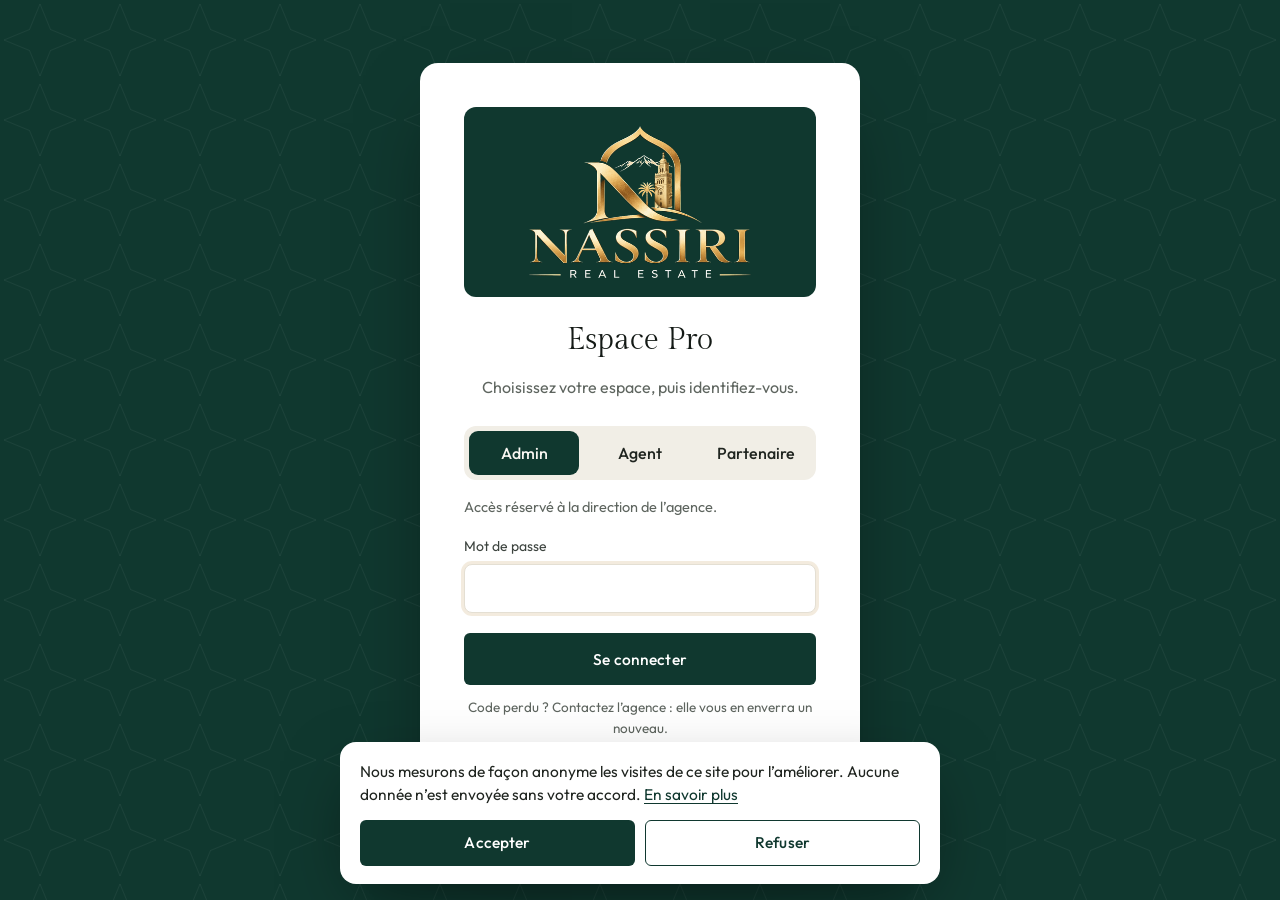
==== commit 54337927: "ia" ====
--- a/admin.html
+++ b/admin.html
@@ -22,6 +22,6 @@
 <script src="assets/js/api.js?v=11" defer></script>
 <script src="assets/js/app.js" defer></script>
 <script src="assets/js/vendor/jszip.min.js" defer></script>
-<script src="assets/js/admin.js?v=11" defer></script>
+<script src="assets/js/admin.js?v=11.2" defer></script>
 </body>
 </html>
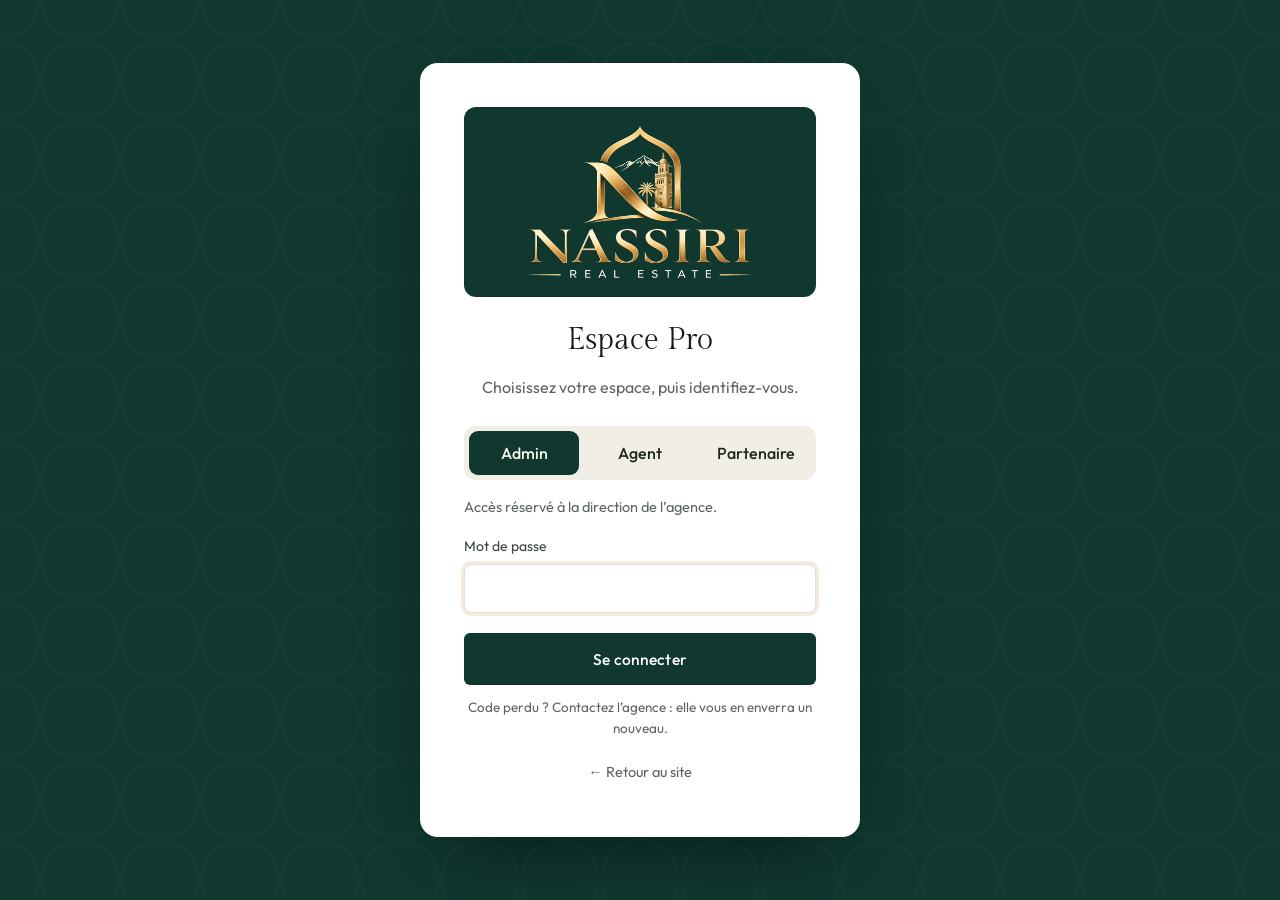
==== commit fe3f8bef: "ok" ====
--- a/admin.html
+++ b/admin.html
@@ -19,9 +19,9 @@
 <svg xmlns="http://www.w3.org/2000/svg" style="position:absolute;width:0;height:0;overflow:hidden" aria-hidden="true"><symbol id="i-lieu" viewBox="0 0 24 24"><path d="M12 21s-6.5-5.6-6.5-11a6.5 6.5 0 0 1 13 0c0 5.400-6.500 11-6.500 11z"/><circle cx="12" cy="10" r="2.400"/></symbol><symbol id="i-maison" viewBox="0 0 24 24"><path d="M4 11l8-7 8 7v8.500a.5.5 0 0 1-.5.5H14.500v-5.500h-5V20H4.500a.5.5 0 0 1-.5-.5z"/></symbol><symbol id="i-budget" viewBox="0 0 24 24"><path d="M12 3.500l9 4.500-9 4.500L3 8z"/><path d="M3 12l9 4.500 9-4.500"/><path d="M3 16l9 4.500 9-4.500"/></symbol><symbol id="i-surface" viewBox="0 0 24 24"><path d="M14 4h6v6"/><path d="M20 4l-6.500 6.500"/><path d="M10 20H4v-6"/><path d="M4 20l6.500-6.500"/></symbol><symbol id="i-loupe" viewBox="0 0 24 24"><circle cx="10.500" cy="10.500" r="6.500"/><path d="M15.500 15.500L21 21"/></symbol><symbol id="i-coeur" viewBox="0 0 24 24"><path d="M12 20.500S3.500 15.300 3.500 9.200A4.700 4.700 0 0 1 12 6.400a4.700 4.700 0 0 1 8.500 2.800c0 6.100-8.500 11.300-8.500 11.300z"/></symbol><symbol id="i-compte" viewBox="0 0 24 24"><circle cx="12" cy="8" r="3.600"/><path d="M4.500 20.500c.6-4 3.600-6 7.500-6s6.900 2 7.500 6z"/></symbol><symbol id="i-fleche" viewBox="0 0 24 24"><path d="M4 12h15"/><path d="M13.500 6.500L19 12l-5.500 5.500"/></symbol><symbol id="i-fleche-haut" viewBox="0 0 24 24"><path d="M7 17L17 7"/><path d="M9 7h8v8"/></symbol><symbol id="i-diamant" viewBox="0 0 24 24"><path d="M6.500 4h11L22 9.500 12 21 2 9.500z"/><path d="M2 9.500h20"/><path d="M9 4L7.500 9.500 12 21l4.500-11.500L15 4"/></symbol><symbol id="i-bouclier" viewBox="0 0 24 24"><path d="M12 2.800l7.500 2.700v6c0 4.700-3.200 8.200-7.500 9.700-4.300-1.500-7.500-5-7.500-9.700v-6z"/><path d="M8.800 12l2.300 2.300 4.300-4.600"/></symbol><symbol id="i-graphique" viewBox="0 0 24 24"><path d="M3 21h18"/><rect x="5" y="12" width="3.500" height="9"/><rect x="10.250" y="7.500" width="3.500" height="13.500"/><rect x="15.500" y="3.500" width="3.500" height="17.500"/></symbol><symbol id="i-mains" viewBox="0 0 24 24"><path d="M2 8.500l4-2.500 4 1.500 2-1 2 1 4-1.500 4 2.500-2.500 6-2-1"/><path d="M4.500 14.500l-2.500-6"/><path d="M10 7.500L7.500 11c1 1.200 2.500 1.200 3.500 0l1-1.200 5.500 5.200c.8.800-.4 2.200-1.300 1.400"/><path d="M4.500 14.500l1.800 2c.7.800 1.900-.2 1.300-1 .9 1.300 2.400 2.700 3.300 1.700.9 1 2.200 1.800 3 .9.800.9 2.100.2 1.700-1"/></symbol><symbol id="i-lit" viewBox="0 0 24 24"><path d="M3 18.500V6"/><path d="M3 15.500h18v3"/><path d="M21 15.500v-2.500a3 3 0 0 0-3-3H10v5.500"/><circle cx="6.500" cy="11.500" r="1.800"/></symbol><symbol id="i-bain" viewBox="0 0 24 24"><path d="M3 12.500h18v2a4.500 4.500 0 0 1-4.500 4.500h-9A4.500 4.500 0 0 1 3 14.500z"/><path d="M5.500 12.500V6a2.200 2.200 0 0 1 4.300-.6"/><path d="M7 19l-1 2"/><path d="M17 19l1 2"/></symbol><symbol id="i-photo" viewBox="0 0 24 24"><rect x="3" y="5" width="18" height="14" rx="2"/><circle cx="8.500" cy="10" r="1.700"/><path d="M21 15.500l-5-4.500-8 8"/></symbol><symbol id="i-menu" viewBox="0 0 24 24"><path d="M4 7h16"/><path d="M4 12h16"/><path d="M4 17h16"/></symbol><symbol id="i-fermer" viewBox="0 0 24 24"><path d="M5.500 5.500l13 13"/><path d="M18.500 5.500l-13 13"/></symbol><symbol id="i-chevron" viewBox="0 0 24 24"><path d="M6 9l6 6 6-6"/></symbol><symbol id="i-cle" viewBox="0 0 24 24"><circle cx="8" cy="14.500" r="4"/><path d="M11 11.500L20 3"/><path d="M16.500 6.500l2.500 2.500"/></symbol><symbol id="i-document" viewBox="0 0 24 24"><path d="M6 3h8.500L19 7.500V21H6z"/><path d="M14.500 3v4.500H19"/><path d="M9 12.500h6"/><path d="M9 16h6"/></symbol><symbol id="i-boussole" viewBox="0 0 24 24"><circle cx="12" cy="12" r="9"/><path d="M15.500 8.500l-2 5-5 2 2-5z"/></symbol><symbol id="i-info" viewBox="0 0 24 24"><circle cx="12" cy="12" r="9"/><path d="M12 11v5.500"/><path d="M12 7.600v.1"/></symbol><symbol id="i-horloge" viewBox="0 0 24 24"><circle cx="12" cy="12" r="9"/><path d="M12 7v5.200l3.300 2"/></symbol><symbol id="i-telephone" viewBox="0 0 24 24"><path d="M5 3.500h3.500l1.500 4.500-2 1.500a12 12 0 0 0 6.500 6.500l1.500-2 4.500 1.500V19a1.500 1.500 0 0 1-1.500 1.500C10.500 20.500 3.500 13.500 3.500 5A1.500 1.500 0 0 1 5 3.500z"/></symbol><symbol id="i-calendrier" viewBox="0 0 24 24"><rect x="3.500" y="5" width="17" height="15.500" rx="2"/><path d="M3.500 10h17"/><path d="M8 3v4"/><path d="M16 3v4"/></symbol><symbol id="i-courrier" viewBox="0 0 24 24"><rect x="3" y="5" width="18" height="14" rx="2"/><path d="M3.500 7l8.500 6.500L20.500 7"/></symbol><symbol id="i-etoile" viewBox="0 0 24 24"><path d="M12 3.500l2.600 5.400 5.900.8-4.300 4.100 1.100 5.900L12 16.900l-5.300 2.800 1.100-5.900-4.300-4.100 5.900-.8z"/></symbol><symbol id="i-corbeille" viewBox="0 0 24 24"><path d="M4 7h16"/><path d="M9 7V4.500h6V7"/><path d="M6 7l1 13h10l1-13"/><path d="M10 11v5.500"/><path d="M14 11v5.500"/></symbol><symbol id="i-crayon" viewBox="0 0 24 24"><path d="M4 20l1-4.500L16.500 4a2.100 2.100 0 0 1 3 3L8 18.500z"/><path d="M14.500 6l3 3"/></symbol><symbol id="i-plus" viewBox="0 0 24 24"><path d="M12 5v14"/><path d="M5 12h14"/></symbol><symbol id="i-oeil" viewBox="0 0 24 24"><path d="M2.500 12S6 5.500 12 5.500 21.500 12 21.500 12 18 18.500 12 18.500 2.500 12 2.500 12z"/><circle cx="12" cy="12" r="2.800"/></symbol><symbol id="i-personnes" viewBox="0 0 24 24"><circle cx="9" cy="8.500" r="3.200"/><path d="M2.500 19.500c.5-3.500 3-5.200 6.500-5.200s6 1.700 6.500 5.200z"/><path d="M16 5.600a3.200 3.200 0 0 1 0 5.800"/><path d="M18 14.800c2 .7 3.200 2.200 3.500 4.700"/></symbol><symbol id="i-tableau" viewBox="0 0 24 24"><rect x="3.500" y="3.500" width="7" height="9" rx="1.500"/><rect x="13.500" y="3.500" width="7" height="5" rx="1.500"/><rect x="13.500" y="11.500" width="7" height="9" rx="1.500"/><rect x="3.500" y="15.500" width="7" height="5" rx="1.500"/></symbol><symbol id="i-reglages" viewBox="0 0 24 24"><circle cx="12" cy="12" r="3"/><path d="M12 2.500v3M12 18.500v3M2.500 12h3M18.500 12h3M5.300 5.300l2.100 2.100M16.600 16.600l2.100 2.100M5.300 18.700l2.100-2.100M16.600 7.400l2.100-2.100"/></symbol><symbol id="i-sortie" viewBox="0 0 24 24"><path d="M14 4h4.500a1.500 1.500 0 0 1 1.500 1.500v13a1.500 1.500 0 0 1-1.500 1.500H14"/><path d="M10 8l-4 4 4 4"/><path d="M6 12h9"/></symbol><symbol id="i-cloche" viewBox="0 0 24 24"><path d="M6 16.500V11a6 6 0 0 1 12 0v5.500l1.500 2h-15z"/><path d="M10 20.500a2 2 0 0 0 4 0"/></symbol><symbol id="i-gauche" viewBox="0 0 24 24"><path d="M15 5l-7 7 7 7"/></symbol><symbol id="i-droite" viewBox="0 0 24 24"><path d="M9 5l7 7-7 7"/></symbol><symbol id="i-coche" viewBox="0 0 24 24"><path d="M4.500 12.500l5 5 10-11"/></symbol><symbol id="i-filtre" viewBox="0 0 24 24"><path d="M4 6h16"/><path d="M7 12h10"/><path d="M10 18h4"/></symbol></svg>
 <div id="admin" aria-live="polite"></div>
 <script src="assets/js/config.js?v=9.9.1" defer></script>
-<script src="assets/js/api.js?v=11" defer></script>
-<script src="assets/js/app.js" defer></script>
+<script src="assets/js/api.js?v=11.2.1" defer></script>
+<script src="assets/js/app.js?v=11.2.1" defer></script>
 <script src="assets/js/vendor/jszip.min.js" defer></script>
-<script src="assets/js/admin.js?v=11.2" defer></script>
+<script src="assets/js/admin.js?v=11.2.1" defer></script>
 </body>
 </html>
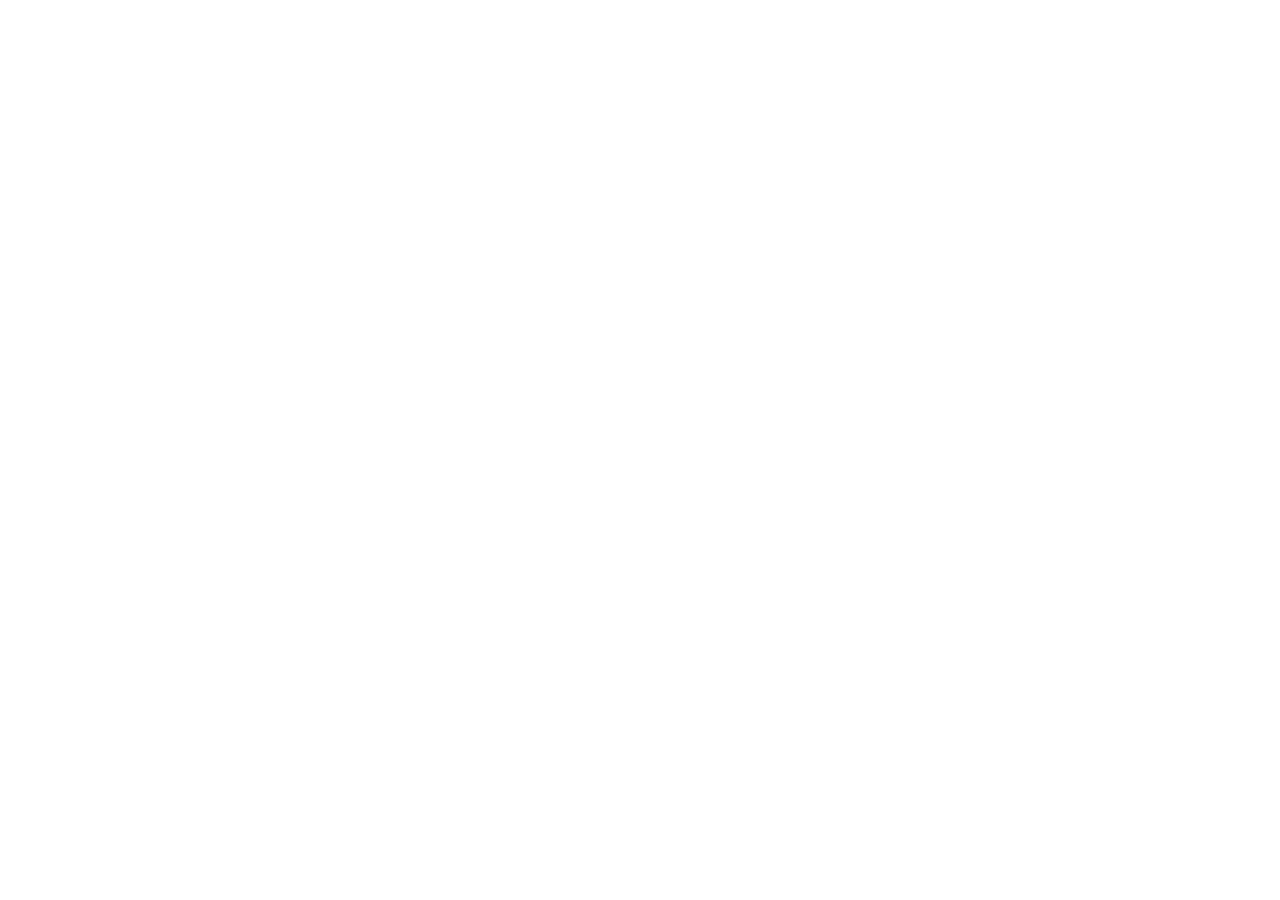
==== commit c930a172: "ok" ====
--- a/admin.html
+++ b/admin.html
@@ -12,16 +12,16 @@
 <meta name="apple-mobile-web-app-capable" content="yes">
 <meta name="mobile-web-app-capable" content="yes">
 <meta name="apple-mobile-web-app-title" content="Nassiri Pro">
-<link rel="stylesheet" href="assets/css/style.css?v=9.6">
+<link rel="stylesheet" href="assets/css/style.css?v=11.2.2">
 <link rel="stylesheet" href="assets/css/admin.css">
 </head>
 <body class="admin">
 <svg xmlns="http://www.w3.org/2000/svg" style="position:absolute;width:0;height:0;overflow:hidden" aria-hidden="true"><symbol id="i-lieu" viewBox="0 0 24 24"><path d="M12 21s-6.5-5.6-6.5-11a6.5 6.5 0 0 1 13 0c0 5.400-6.500 11-6.500 11z"/><circle cx="12" cy="10" r="2.400"/></symbol><symbol id="i-maison" viewBox="0 0 24 24"><path d="M4 11l8-7 8 7v8.500a.5.5 0 0 1-.5.5H14.500v-5.500h-5V20H4.500a.5.5 0 0 1-.5-.5z"/></symbol><symbol id="i-budget" viewBox="0 0 24 24"><path d="M12 3.500l9 4.500-9 4.500L3 8z"/><path d="M3 12l9 4.500 9-4.500"/><path d="M3 16l9 4.500 9-4.500"/></symbol><symbol id="i-surface" viewBox="0 0 24 24"><path d="M14 4h6v6"/><path d="M20 4l-6.500 6.500"/><path d="M10 20H4v-6"/><path d="M4 20l6.500-6.500"/></symbol><symbol id="i-loupe" viewBox="0 0 24 24"><circle cx="10.500" cy="10.500" r="6.500"/><path d="M15.500 15.500L21 21"/></symbol><symbol id="i-coeur" viewBox="0 0 24 24"><path d="M12 20.500S3.500 15.300 3.500 9.200A4.700 4.700 0 0 1 12 6.400a4.700 4.700 0 0 1 8.500 2.800c0 6.100-8.500 11.300-8.500 11.300z"/></symbol><symbol id="i-compte" viewBox="0 0 24 24"><circle cx="12" cy="8" r="3.600"/><path d="M4.500 20.500c.6-4 3.600-6 7.500-6s6.900 2 7.500 6z"/></symbol><symbol id="i-fleche" viewBox="0 0 24 24"><path d="M4 12h15"/><path d="M13.500 6.500L19 12l-5.500 5.500"/></symbol><symbol id="i-fleche-haut" viewBox="0 0 24 24"><path d="M7 17L17 7"/><path d="M9 7h8v8"/></symbol><symbol id="i-diamant" viewBox="0 0 24 24"><path d="M6.500 4h11L22 9.500 12 21 2 9.500z"/><path d="M2 9.500h20"/><path d="M9 4L7.500 9.500 12 21l4.500-11.500L15 4"/></symbol><symbol id="i-bouclier" viewBox="0 0 24 24"><path d="M12 2.800l7.500 2.700v6c0 4.700-3.200 8.200-7.500 9.700-4.300-1.500-7.500-5-7.500-9.700v-6z"/><path d="M8.800 12l2.300 2.300 4.300-4.600"/></symbol><symbol id="i-graphique" viewBox="0 0 24 24"><path d="M3 21h18"/><rect x="5" y="12" width="3.500" height="9"/><rect x="10.250" y="7.500" width="3.500" height="13.500"/><rect x="15.500" y="3.500" width="3.500" height="17.500"/></symbol><symbol id="i-mains" viewBox="0 0 24 24"><path d="M2 8.500l4-2.500 4 1.500 2-1 2 1 4-1.500 4 2.500-2.500 6-2-1"/><path d="M4.500 14.500l-2.500-6"/><path d="M10 7.500L7.500 11c1 1.200 2.500 1.200 3.500 0l1-1.200 5.500 5.200c.8.800-.4 2.200-1.300 1.400"/><path d="M4.500 14.500l1.800 2c.7.800 1.900-.2 1.300-1 .9 1.300 2.400 2.700 3.300 1.700.9 1 2.200 1.800 3 .9.800.9 2.100.2 1.700-1"/></symbol><symbol id="i-lit" viewBox="0 0 24 24"><path d="M3 18.500V6"/><path d="M3 15.500h18v3"/><path d="M21 15.500v-2.500a3 3 0 0 0-3-3H10v5.500"/><circle cx="6.500" cy="11.500" r="1.800"/></symbol><symbol id="i-bain" viewBox="0 0 24 24"><path d="M3 12.500h18v2a4.500 4.500 0 0 1-4.500 4.500h-9A4.500 4.500 0 0 1 3 14.500z"/><path d="M5.500 12.500V6a2.200 2.200 0 0 1 4.300-.6"/><path d="M7 19l-1 2"/><path d="M17 19l1 2"/></symbol><symbol id="i-photo" viewBox="0 0 24 24"><rect x="3" y="5" width="18" height="14" rx="2"/><circle cx="8.500" cy="10" r="1.700"/><path d="M21 15.500l-5-4.500-8 8"/></symbol><symbol id="i-menu" viewBox="0 0 24 24"><path d="M4 7h16"/><path d="M4 12h16"/><path d="M4 17h16"/></symbol><symbol id="i-fermer" viewBox="0 0 24 24"><path d="M5.500 5.500l13 13"/><path d="M18.500 5.500l-13 13"/></symbol><symbol id="i-chevron" viewBox="0 0 24 24"><path d="M6 9l6 6 6-6"/></symbol><symbol id="i-cle" viewBox="0 0 24 24"><circle cx="8" cy="14.500" r="4"/><path d="M11 11.500L20 3"/><path d="M16.500 6.500l2.500 2.500"/></symbol><symbol id="i-document" viewBox="0 0 24 24"><path d="M6 3h8.500L19 7.500V21H6z"/><path d="M14.500 3v4.500H19"/><path d="M9 12.500h6"/><path d="M9 16h6"/></symbol><symbol id="i-boussole" viewBox="0 0 24 24"><circle cx="12" cy="12" r="9"/><path d="M15.500 8.500l-2 5-5 2 2-5z"/></symbol><symbol id="i-info" viewBox="0 0 24 24"><circle cx="12" cy="12" r="9"/><path d="M12 11v5.500"/><path d="M12 7.600v.1"/></symbol><symbol id="i-horloge" viewBox="0 0 24 24"><circle cx="12" cy="12" r="9"/><path d="M12 7v5.200l3.300 2"/></symbol><symbol id="i-telephone" viewBox="0 0 24 24"><path d="M5 3.500h3.500l1.500 4.500-2 1.500a12 12 0 0 0 6.500 6.500l1.500-2 4.500 1.500V19a1.500 1.500 0 0 1-1.500 1.500C10.500 20.500 3.500 13.500 3.500 5A1.500 1.500 0 0 1 5 3.500z"/></symbol><symbol id="i-calendrier" viewBox="0 0 24 24"><rect x="3.500" y="5" width="17" height="15.500" rx="2"/><path d="M3.500 10h17"/><path d="M8 3v4"/><path d="M16 3v4"/></symbol><symbol id="i-courrier" viewBox="0 0 24 24"><rect x="3" y="5" width="18" height="14" rx="2"/><path d="M3.500 7l8.500 6.500L20.500 7"/></symbol><symbol id="i-etoile" viewBox="0 0 24 24"><path d="M12 3.500l2.600 5.400 5.900.8-4.300 4.100 1.100 5.900L12 16.900l-5.300 2.800 1.100-5.900-4.300-4.100 5.900-.8z"/></symbol><symbol id="i-corbeille" viewBox="0 0 24 24"><path d="M4 7h16"/><path d="M9 7V4.500h6V7"/><path d="M6 7l1 13h10l1-13"/><path d="M10 11v5.500"/><path d="M14 11v5.500"/></symbol><symbol id="i-crayon" viewBox="0 0 24 24"><path d="M4 20l1-4.500L16.500 4a2.100 2.100 0 0 1 3 3L8 18.500z"/><path d="M14.500 6l3 3"/></symbol><symbol id="i-plus" viewBox="0 0 24 24"><path d="M12 5v14"/><path d="M5 12h14"/></symbol><symbol id="i-oeil" viewBox="0 0 24 24"><path d="M2.500 12S6 5.500 12 5.500 21.500 12 21.500 12 18 18.500 12 18.500 2.500 12 2.500 12z"/><circle cx="12" cy="12" r="2.800"/></symbol><symbol id="i-personnes" viewBox="0 0 24 24"><circle cx="9" cy="8.500" r="3.200"/><path d="M2.500 19.500c.5-3.500 3-5.200 6.500-5.200s6 1.700 6.500 5.200z"/><path d="M16 5.600a3.200 3.200 0 0 1 0 5.800"/><path d="M18 14.800c2 .7 3.200 2.200 3.500 4.700"/></symbol><symbol id="i-tableau" viewBox="0 0 24 24"><rect x="3.500" y="3.500" width="7" height="9" rx="1.500"/><rect x="13.500" y="3.500" width="7" height="5" rx="1.500"/><rect x="13.500" y="11.500" width="7" height="9" rx="1.500"/><rect x="3.500" y="15.500" width="7" height="5" rx="1.500"/></symbol><symbol id="i-reglages" viewBox="0 0 24 24"><circle cx="12" cy="12" r="3"/><path d="M12 2.500v3M12 18.500v3M2.500 12h3M18.500 12h3M5.300 5.300l2.100 2.100M16.600 16.600l2.100 2.100M5.300 18.700l2.100-2.100M16.600 7.400l2.100-2.100"/></symbol><symbol id="i-sortie" viewBox="0 0 24 24"><path d="M14 4h4.500a1.500 1.500 0 0 1 1.500 1.500v13a1.500 1.500 0 0 1-1.500 1.500H14"/><path d="M10 8l-4 4 4 4"/><path d="M6 12h9"/></symbol><symbol id="i-cloche" viewBox="0 0 24 24"><path d="M6 16.500V11a6 6 0 0 1 12 0v5.500l1.500 2h-15z"/><path d="M10 20.500a2 2 0 0 0 4 0"/></symbol><symbol id="i-gauche" viewBox="0 0 24 24"><path d="M15 5l-7 7 7 7"/></symbol><symbol id="i-droite" viewBox="0 0 24 24"><path d="M9 5l7 7-7 7"/></symbol><symbol id="i-coche" viewBox="0 0 24 24"><path d="M4.500 12.500l5 5 10-11"/></symbol><symbol id="i-filtre" viewBox="0 0 24 24"><path d="M4 6h16"/><path d="M7 12h10"/><path d="M10 18h4"/></symbol></svg>
 <div id="admin" aria-live="polite"></div>
-<script src="assets/js/config.js?v=9.9.1" defer></script>
-<script src="assets/js/api.js?v=11.2.1" defer></script>
-<script src="assets/js/app.js?v=11.2.1" defer></script>
+<script src="assets/js/config.js?v=11.2.2" defer></script>
+<script src="assets/js/api.js?v=11.2.2" defer></script>
+<script src="assets/js/app.js?v=11.2.2" defer></script>
 <script src="assets/js/vendor/jszip.min.js" defer></script>
-<script src="assets/js/admin.js?v=11.2.1" defer></script>
+<script src="assets/js/admin.js?v=11.2.8" defer></script>
 </body>
 </html>
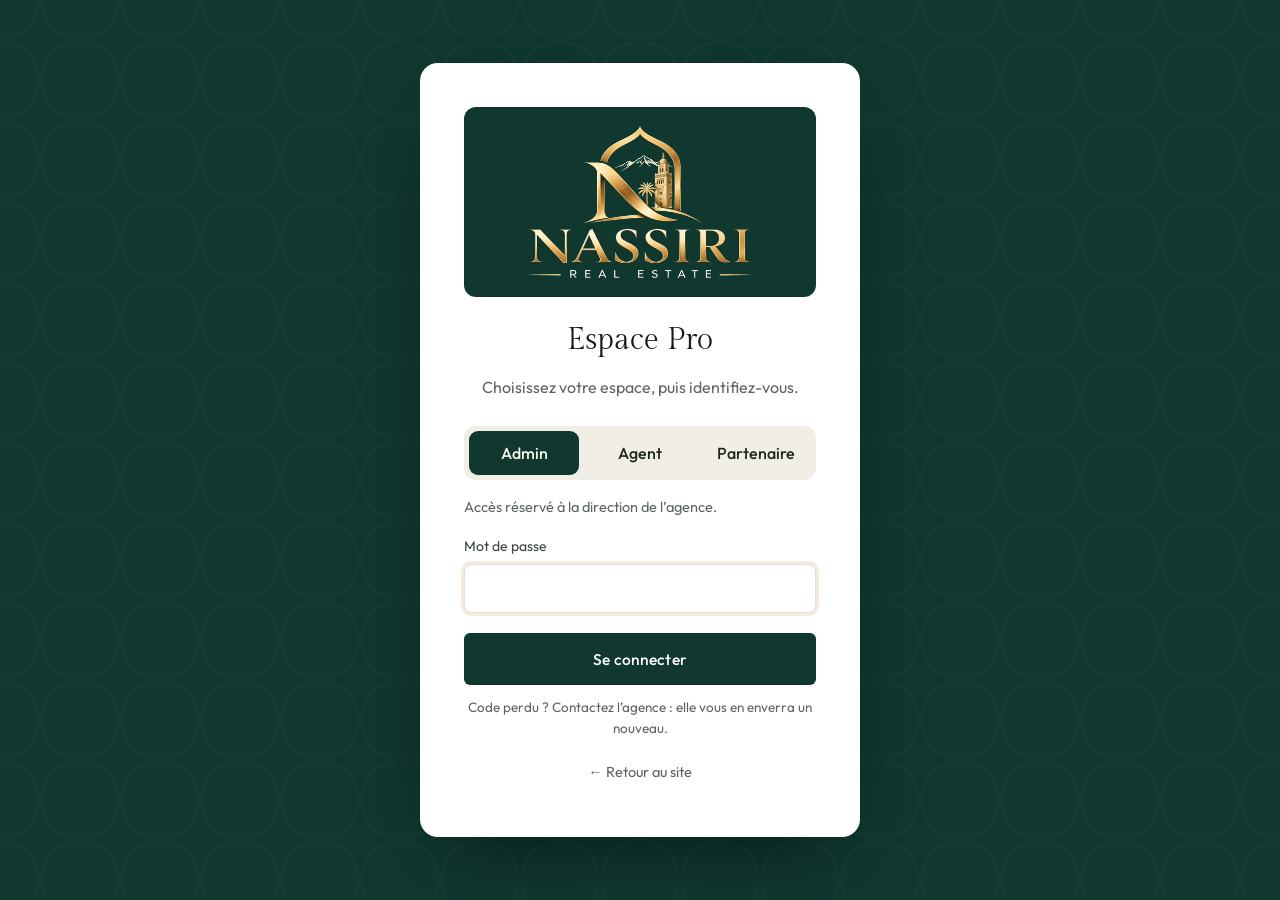
==== commit 867e7332: "ok" ====
--- a/admin.html
+++ b/admin.html
@@ -18,10 +18,10 @@
 <body class="admin">
 <svg xmlns="http://www.w3.org/2000/svg" style="position:absolute;width:0;height:0;overflow:hidden" aria-hidden="true"><symbol id="i-lieu" viewBox="0 0 24 24"><path d="M12 21s-6.5-5.6-6.5-11a6.5 6.5 0 0 1 13 0c0 5.400-6.500 11-6.500 11z"/><circle cx="12" cy="10" r="2.400"/></symbol><symbol id="i-maison" viewBox="0 0 24 24"><path d="M4 11l8-7 8 7v8.500a.5.5 0 0 1-.5.5H14.500v-5.500h-5V20H4.500a.5.5 0 0 1-.5-.5z"/></symbol><symbol id="i-budget" viewBox="0 0 24 24"><path d="M12 3.500l9 4.500-9 4.500L3 8z"/><path d="M3 12l9 4.500 9-4.500"/><path d="M3 16l9 4.500 9-4.500"/></symbol><symbol id="i-surface" viewBox="0 0 24 24"><path d="M14 4h6v6"/><path d="M20 4l-6.500 6.500"/><path d="M10 20H4v-6"/><path d="M4 20l6.500-6.500"/></symbol><symbol id="i-loupe" viewBox="0 0 24 24"><circle cx="10.500" cy="10.500" r="6.500"/><path d="M15.500 15.500L21 21"/></symbol><symbol id="i-coeur" viewBox="0 0 24 24"><path d="M12 20.500S3.500 15.300 3.500 9.200A4.700 4.700 0 0 1 12 6.400a4.700 4.700 0 0 1 8.500 2.800c0 6.100-8.500 11.300-8.500 11.300z"/></symbol><symbol id="i-compte" viewBox="0 0 24 24"><circle cx="12" cy="8" r="3.600"/><path d="M4.500 20.500c.6-4 3.600-6 7.500-6s6.900 2 7.500 6z"/></symbol><symbol id="i-fleche" viewBox="0 0 24 24"><path d="M4 12h15"/><path d="M13.500 6.500L19 12l-5.500 5.500"/></symbol><symbol id="i-fleche-haut" viewBox="0 0 24 24"><path d="M7 17L17 7"/><path d="M9 7h8v8"/></symbol><symbol id="i-diamant" viewBox="0 0 24 24"><path d="M6.500 4h11L22 9.500 12 21 2 9.500z"/><path d="M2 9.500h20"/><path d="M9 4L7.500 9.500 12 21l4.500-11.500L15 4"/></symbol><symbol id="i-bouclier" viewBox="0 0 24 24"><path d="M12 2.800l7.500 2.700v6c0 4.700-3.200 8.200-7.500 9.700-4.300-1.500-7.500-5-7.500-9.700v-6z"/><path d="M8.800 12l2.300 2.300 4.300-4.600"/></symbol><symbol id="i-graphique" viewBox="0 0 24 24"><path d="M3 21h18"/><rect x="5" y="12" width="3.500" height="9"/><rect x="10.250" y="7.500" width="3.500" height="13.500"/><rect x="15.500" y="3.500" width="3.500" height="17.500"/></symbol><symbol id="i-mains" viewBox="0 0 24 24"><path d="M2 8.500l4-2.500 4 1.500 2-1 2 1 4-1.500 4 2.500-2.500 6-2-1"/><path d="M4.500 14.500l-2.500-6"/><path d="M10 7.500L7.500 11c1 1.200 2.500 1.200 3.500 0l1-1.200 5.500 5.200c.8.800-.4 2.200-1.300 1.400"/><path d="M4.500 14.500l1.800 2c.7.800 1.900-.2 1.300-1 .9 1.300 2.400 2.700 3.300 1.700.9 1 2.200 1.800 3 .9.800.9 2.100.2 1.700-1"/></symbol><symbol id="i-lit" viewBox="0 0 24 24"><path d="M3 18.500V6"/><path d="M3 15.500h18v3"/><path d="M21 15.500v-2.500a3 3 0 0 0-3-3H10v5.500"/><circle cx="6.500" cy="11.500" r="1.800"/></symbol><symbol id="i-bain" viewBox="0 0 24 24"><path d="M3 12.500h18v2a4.500 4.500 0 0 1-4.500 4.500h-9A4.500 4.500 0 0 1 3 14.500z"/><path d="M5.500 12.500V6a2.200 2.200 0 0 1 4.300-.6"/><path d="M7 19l-1 2"/><path d="M17 19l1 2"/></symbol><symbol id="i-photo" viewBox="0 0 24 24"><rect x="3" y="5" width="18" height="14" rx="2"/><circle cx="8.500" cy="10" r="1.700"/><path d="M21 15.500l-5-4.500-8 8"/></symbol><symbol id="i-menu" viewBox="0 0 24 24"><path d="M4 7h16"/><path d="M4 12h16"/><path d="M4 17h16"/></symbol><symbol id="i-fermer" viewBox="0 0 24 24"><path d="M5.500 5.500l13 13"/><path d="M18.500 5.500l-13 13"/></symbol><symbol id="i-chevron" viewBox="0 0 24 24"><path d="M6 9l6 6 6-6"/></symbol><symbol id="i-cle" viewBox="0 0 24 24"><circle cx="8" cy="14.500" r="4"/><path d="M11 11.500L20 3"/><path d="M16.500 6.500l2.500 2.500"/></symbol><symbol id="i-document" viewBox="0 0 24 24"><path d="M6 3h8.500L19 7.500V21H6z"/><path d="M14.500 3v4.500H19"/><path d="M9 12.500h6"/><path d="M9 16h6"/></symbol><symbol id="i-boussole" viewBox="0 0 24 24"><circle cx="12" cy="12" r="9"/><path d="M15.500 8.500l-2 5-5 2 2-5z"/></symbol><symbol id="i-info" viewBox="0 0 24 24"><circle cx="12" cy="12" r="9"/><path d="M12 11v5.500"/><path d="M12 7.600v.1"/></symbol><symbol id="i-horloge" viewBox="0 0 24 24"><circle cx="12" cy="12" r="9"/><path d="M12 7v5.200l3.300 2"/></symbol><symbol id="i-telephone" viewBox="0 0 24 24"><path d="M5 3.500h3.500l1.500 4.500-2 1.500a12 12 0 0 0 6.500 6.500l1.500-2 4.500 1.500V19a1.500 1.500 0 0 1-1.500 1.500C10.500 20.500 3.500 13.500 3.500 5A1.500 1.500 0 0 1 5 3.500z"/></symbol><symbol id="i-calendrier" viewBox="0 0 24 24"><rect x="3.500" y="5" width="17" height="15.500" rx="2"/><path d="M3.500 10h17"/><path d="M8 3v4"/><path d="M16 3v4"/></symbol><symbol id="i-courrier" viewBox="0 0 24 24"><rect x="3" y="5" width="18" height="14" rx="2"/><path d="M3.500 7l8.500 6.500L20.500 7"/></symbol><symbol id="i-etoile" viewBox="0 0 24 24"><path d="M12 3.500l2.600 5.400 5.900.8-4.300 4.100 1.100 5.900L12 16.900l-5.300 2.800 1.100-5.900-4.300-4.100 5.900-.8z"/></symbol><symbol id="i-corbeille" viewBox="0 0 24 24"><path d="M4 7h16"/><path d="M9 7V4.500h6V7"/><path d="M6 7l1 13h10l1-13"/><path d="M10 11v5.500"/><path d="M14 11v5.500"/></symbol><symbol id="i-crayon" viewBox="0 0 24 24"><path d="M4 20l1-4.500L16.500 4a2.100 2.100 0 0 1 3 3L8 18.500z"/><path d="M14.500 6l3 3"/></symbol><symbol id="i-plus" viewBox="0 0 24 24"><path d="M12 5v14"/><path d="M5 12h14"/></symbol><symbol id="i-oeil" viewBox="0 0 24 24"><path d="M2.500 12S6 5.500 12 5.500 21.500 12 21.500 12 18 18.500 12 18.500 2.500 12 2.500 12z"/><circle cx="12" cy="12" r="2.800"/></symbol><symbol id="i-personnes" viewBox="0 0 24 24"><circle cx="9" cy="8.500" r="3.200"/><path d="M2.500 19.500c.5-3.500 3-5.200 6.500-5.200s6 1.700 6.500 5.200z"/><path d="M16 5.600a3.200 3.200 0 0 1 0 5.800"/><path d="M18 14.800c2 .7 3.200 2.200 3.500 4.700"/></symbol><symbol id="i-tableau" viewBox="0 0 24 24"><rect x="3.500" y="3.500" width="7" height="9" rx="1.500"/><rect x="13.500" y="3.500" width="7" height="5" rx="1.500"/><rect x="13.500" y="11.500" width="7" height="9" rx="1.500"/><rect x="3.500" y="15.500" width="7" height="5" rx="1.500"/></symbol><symbol id="i-reglages" viewBox="0 0 24 24"><circle cx="12" cy="12" r="3"/><path d="M12 2.500v3M12 18.500v3M2.500 12h3M18.500 12h3M5.300 5.300l2.100 2.100M16.600 16.600l2.100 2.100M5.300 18.700l2.100-2.100M16.600 7.400l2.100-2.100"/></symbol><symbol id="i-sortie" viewBox="0 0 24 24"><path d="M14 4h4.500a1.500 1.500 0 0 1 1.500 1.500v13a1.500 1.500 0 0 1-1.500 1.500H14"/><path d="M10 8l-4 4 4 4"/><path d="M6 12h9"/></symbol><symbol id="i-cloche" viewBox="0 0 24 24"><path d="M6 16.500V11a6 6 0 0 1 12 0v5.500l1.500 2h-15z"/><path d="M10 20.500a2 2 0 0 0 4 0"/></symbol><symbol id="i-gauche" viewBox="0 0 24 24"><path d="M15 5l-7 7 7 7"/></symbol><symbol id="i-droite" viewBox="0 0 24 24"><path d="M9 5l7 7-7 7"/></symbol><symbol id="i-coche" viewBox="0 0 24 24"><path d="M4.500 12.500l5 5 10-11"/></symbol><symbol id="i-filtre" viewBox="0 0 24 24"><path d="M4 6h16"/><path d="M7 12h10"/><path d="M10 18h4"/></symbol></svg>
 <div id="admin" aria-live="polite"></div>
-<script src="assets/js/config.js?v=11.2.2" defer></script>
-<script src="assets/js/api.js?v=11.2.2" defer></script>
-<script src="assets/js/app.js?v=11.2.2" defer></script>
+<script src="assets/js/config.js?v=11.2.9" defer></script>
+<script src="assets/js/api.js?v=11.2.9" defer></script>
+<script src="assets/js/app.js?v=11.2.9" defer></script>
 <script src="assets/js/vendor/jszip.min.js" defer></script>
-<script src="assets/js/admin.js?v=11.2.8" defer></script>
+<script src="assets/js/admin.js?v=11.2.9" defer></script>
 </body>
 </html>
--- a/assets/css/style.css
+++ b/assets/css/style.css
@@ -0,0 +1,782 @@
+/* ==========================================================================
+   NASSIRI REAL ESTATE — Feuille de style (étape 1 : accueil + catalogue)
+   Palette : vert profond #10382F · ivoire #F8F6F1 · champagne #C8A66A
+             blanc #FFFFFF · anthracite #202520
+   ========================================================================== */
+
+@font-face {
+  font-family: "Gilda Display"; font-style: normal; font-weight: 400; font-display: swap;
+  src: url("../fonts/gilda-display-latin-400-normal.woff2") format("woff2");
+}
+@font-face {
+  font-family: "Outfit"; font-style: normal; font-weight: 100 900; font-display: swap;
+  src: url("../fonts/outfit-latin-wght-normal.woff2") format("woff2");
+}
+
+:root {
+  --vert: #10382F;
+  --vert-nuit: #0B2A23;
+  --ivoire: #F8F6F1;
+  --ivoire-2: #F1EEE6;
+  --champagne: #C8A66A;
+  --champagne-clair: #DCC08C;
+  --champagne-fonce: #A88648;
+  --blanc: #FFFFFF;
+  --anthracite: #202520;
+  --gris: #5E655F;
+  --trait: #E4DFD3;
+
+  --serif: "Gilda Display", "Cormorant Garamond", Georgia, "Times New Roman", serif;
+  --sans: "Outfit", -apple-system, BlinkMacSystemFont, "Segoe UI", Helvetica, Arial, sans-serif;
+
+  --marge: clamp(20px, 5.2vw, 96px);          /* marges latérales des sections */
+  --marge-entete: clamp(20px, 6.6vw, 120px);  /* en-tête et texte du hero, comme la maquette */
+  --rayon: 14px;
+  --ombre: 0 18px 50px -18px rgba(16, 40, 33, .28);
+  --ombre-douce: 0 8px 30px -14px rgba(16, 40, 33, .22);
+}
+
+*, *::before, *::after { box-sizing: border-box; }
+html { -webkit-text-size-adjust: 100%; scroll-behavior: smooth; scroll-padding-top: 24px; }
+body {
+  margin: 0; font-family: var(--sans); font-weight: 400; font-size: 17px; line-height: 1.55;
+  color: var(--anthracite); background: var(--ivoire); overflow-x: hidden;
+  -webkit-font-smoothing: antialiased; -moz-osx-font-smoothing: grayscale;
+}
+html.menu-ouvert, html.menu-ouvert body { overflow: hidden; }
+img, picture, svg { display: block; max-width: 100%; }
+a { color: inherit; text-decoration: none; }
+button, input, select, textarea { font: inherit; color: inherit; }
+button { cursor: pointer; background: none; border: 0; padding: 0; }
+h1, h2, h3, p, ul { margin: 0; }
+ul { padding: 0; list-style: none; }
+:focus-visible { outline: 2px solid var(--champagne); outline-offset: 3px; border-radius: 4px; }
+.ico { width: 1.25em; height: 1.25em; flex: none; fill: none; stroke: currentColor; stroke-width: 1.5; stroke-linecap: round; stroke-linejoin: round; }
+.sr { position: absolute; width: 1px; height: 1px; overflow: hidden; clip-path: inset(50%); white-space: nowrap; }
+.conteneur { padding-inline: var(--marge); max-width: 1920px; margin-inline: auto; }
+
+/* ---------- Boutons ---------- */
+.btn {
+  display: inline-flex; align-items: center; justify-content: center; gap: .7em;
+  min-height: 48px; padding: 0 2em; border-radius: 6px; font-weight: 500; font-size: 1rem; letter-spacing: .01em;
+  border: 1px solid transparent; transition: transform .25s ease, box-shadow .25s ease, background-color .25s ease, color .25s ease, border-color .25s ease;
+  white-space: nowrap;
+}
+.btn .ico { transition: transform .25s ease; }
+.btn:hover .ico-fleche { transform: translateX(4px); }
+.btn-or { background: linear-gradient(180deg, #D8BC87 0%, #C8A66A 55%, #BD9A5C 100%); color: #1C241F; box-shadow: 0 6px 20px -8px rgba(0, 0, 0, .45); }
+.btn-or:hover { transform: translateY(-1px); box-shadow: 0 10px 26px -8px rgba(0, 0, 0, .5); }
+.btn-contour { border-color: rgba(255, 255, 255, .85); color: #fff; background: rgba(10, 25, 20, .12); }
+.btn-contour:hover { background: #fff; color: var(--vert); }
+.btn-vert { background: var(--vert); color: #fff; }
+.btn-vert:hover { background: var(--vert-nuit); }
+.btn-ligne { border-color: var(--vert); color: var(--vert); }
+.btn-ligne:hover { background: var(--vert); color: #fff; }
+
+/* ==========================================================================
+   EN-TÊTE (superposé à la photographie)
+   ========================================================================== */
+.entete {
+  position: absolute; inset: 0 0 auto 0; z-index: 30; color: #fff;
+  display: flex; align-items: flex-start; justify-content: space-between; gap: 24px;
+  padding: 6px var(--marge-entete) 0;
+}
+.entete-logo { display: block; flex: none; width: clamp(150px, 15.4vw, 262px); margin-top: 0; }
+.entete-logo img { width: 100%; height: auto; }
+.nav { display: flex; gap: clamp(22px, 2.75vw, 50px); margin-top: clamp(14px, 1.5vw, 28px); margin-left: 1.6vw; }
+.nav a { position: relative; padding: 6px 0 7px; font-size: clamp(15px, 1.02vw, 18px); font-weight: 400; color: rgba(255, 255, 255, .95); text-shadow: 0 1px 12px rgba(0, 0, 0, .35); }
+.nav a::after { content: ""; position: absolute; left: 0; right: 0; bottom: 0; height: 1.5px; background: var(--champagne-clair); transform: scaleX(0); transform-origin: left; transition: transform .3s ease; }
+.nav a:hover::after, .nav a[aria-current="page"]::after { transform: scaleX(1); }
+.entete-actions { display: flex; align-items: center; gap: clamp(14px, 2.1vw, 36px); margin-top: clamp(10px, 1.1vw, 20px); }
+.lien-favoris { display: inline-flex; align-items: center; gap: 10px; min-height: 44px; min-width: 44px; justify-content: center; font-size: 19px; }
+.lien-favoris .ico { width: 27px; height: 27px; stroke-width: 1.6; }
+.lien-favoris.a-des-favoris .ico { fill: var(--champagne); stroke: var(--champagne); }
+.btn-pro { min-height: 40px; padding: 0 1.4em; font-size: 15px; }
+.btn-pro .ico { width: 19px; height: 19px; }
+.burger { display: none; width: 46px; height: 46px; align-items: center; justify-content: center; border: 1px solid rgba(255, 255, 255, .55); border-radius: 6px; color: #fff; }
+.burger .ico { width: 24px; height: 24px; }
+
+/* Menu tactile (iPad portrait, iPhone) */
+.menu-mobile {
+  position: fixed; inset: 0; z-index: 60; background: var(--vert); color: #fff;
+  display: flex; flex-direction: column; padding: 18px var(--marge) 32px;
+  opacity: 0; visibility: hidden; transform: translateY(-10px); transition: opacity .3s ease, transform .3s ease, visibility .3s;
+  overflow-y: auto;
+}
+.menu-mobile.est-ouvert { opacity: 1; visibility: visible; transform: none; }
+.menu-mobile-haut { display: flex; align-items: center; justify-content: space-between; }
+.menu-mobile-haut img { width: 170px; height: auto; }
+.menu-mobile nav { display: flex; flex-direction: column; margin-top: 4vh; }
+.menu-mobile nav a { font-family: var(--serif); font-size: clamp(26px, 5vw, 38px); padding: 13px 0; border-bottom: 1px solid rgba(255, 255, 255, .12); display: flex; justify-content: space-between; align-items: center; }
+.menu-mobile nav a .ico { color: var(--champagne); }
+.menu-mobile .btn { margin-top: 28px; align-self: flex-start; }
+
+/* ==========================================================================
+   HERO
+   ========================================================================== */
+.hero { position: relative; color: #fff; height: clamp(540px, 57.5vh, 760px); min-height: 540px; background: var(--vert-nuit); }
+.hero-photo, .hero-photo img { position: absolute; inset: 0; width: 100%; height: 100%; }
+.hero-photo img { object-fit: cover; object-position: 62% 50%; }
+.hero::after {
+  content: ""; position: absolute; inset: 0; pointer-events: none;
+  background:
+    linear-gradient(180deg, rgba(8, 20, 17, .50) 0%, rgba(8, 20, 17, 0) 26%),
+    linear-gradient(90deg, rgba(8, 22, 18, .66) 0%, rgba(8, 22, 18, .40) 34%, rgba(8, 22, 18, .06) 62%, rgba(8, 22, 18, 0) 100%);
+}
+.hero-contenu { position: absolute; z-index: 2; left: calc(var(--marge-entete) + 1.3vw); right: var(--marge); top: clamp(132px, 15.9vh, 190px); max-width: 720px; }
+.surtitre { font-size: clamp(10px, .68vw, 12.5px); letter-spacing: .52em; text-transform: uppercase; font-weight: 400; color: rgba(255, 255, 255, .92); }
+.hero h1 { font-family: var(--serif); font-weight: 400; font-size: clamp(36px, 3.15vw, 62px); line-height: .99; letter-spacing: -.005em; margin-top: clamp(12px, 1.15vw, 22px); text-shadow: 0 2px 24px rgba(0, 0, 0, .25); }
+.hero-sous-titre { margin-top: clamp(12px, 1.1vw, 20px); font-size: clamp(16px, 1.14vw, 21px); font-weight: 300; line-height: 1.38; max-width: 25.5em; color: rgba(255, 255, 255, .96); }
+.hero-boutons { display: flex; flex-wrap: wrap; gap: clamp(12px, 1.7vw, 30px); margin-top: clamp(18px, 1.5vw, 28px); }
+.hero-boutons .btn { min-height: clamp(46px, 2.75vw, 54px); font-size: clamp(16px, 1.02vw, 18px); padding: 0 2.05em; }
+
+/* ---------- Moteur de recherche superposé ---------- */
+.recherche-zone { position: relative; z-index: 5; margin-top: clamp(-66px, -3.6vw, -52px); padding-inline: clamp(20px, 10.7vw, 210px); }
+.recherche {
+  display: grid; grid-template-columns: repeat(4, minmax(0, 1fr)) auto; align-items: center;
+  background: #fff; border-radius: 14px; box-shadow: var(--ombre); padding: clamp(8px, .75vw, 14px) clamp(14px, 1.1vw, 20px) clamp(8px, .75vw, 14px) clamp(8px, .6vw, 14px);
+  min-height: clamp(72px, 4.9vw, 92px); color: var(--anthracite);
+}
+.champ { position: relative; display: flex; align-items: center; gap: clamp(10px, 1.1vw, 20px); padding: 4px clamp(10px, 1.4vw, 26px); min-height: 52px; border-right: 1px solid var(--trait); }
+.champ > .ico { width: clamp(22px, 1.7vw, 30px); height: clamp(22px, 1.7vw, 30px); color: var(--vert); stroke-width: 1.35; }
+.champ-texte { display: flex; flex-direction: column; min-width: 0; flex: 1; }
+.champ label { font-size: clamp(12.5px, .84vw, 14.5px); color: var(--anthracite); line-height: 1.3; }
+.champ select {
+  appearance: none; -webkit-appearance: none; border: 0; background: transparent; padding: 2px 22px 2px 0; margin: 0;
+  font-size: clamp(15px, 1.02vw, 17.5px); font-weight: 400; color: var(--anthracite); width: 100%; min-height: 28px; cursor: pointer; text-overflow: ellipsis;
+  background-image: url("data:image/svg+xml,%3Csvg xmlns='http://www.w3.org/2000/svg' width='12' height='8' fill='none' stroke='%23202520' stroke-width='1.6' stroke-linecap='round' stroke-linejoin='round'%3E%3Cpath d='M1 1.5l5 5 5-5'/%3E%3C/svg%3E");
+  background-repeat: no-repeat; background-position: right 2px center;
+}
+.champ select:focus-visible { outline-offset: 6px; }
+.recherche .btn { margin-left: clamp(12px, 1.3vw, 24px); min-height: clamp(48px, 2.9vw, 56px); padding: 0 clamp(22px, 2.9vw, 52px); font-size: clamp(16px, 1.02vw, 18px); }
+
+/* ---------- Réassurance ---------- */
+.reassurance { background: var(--ivoire); padding: clamp(20px, 1.75vw, 34px) var(--marge) clamp(22px, 1.9vw, 36px); }
+.reassurance ul { display: grid; grid-template-columns: repeat(4, auto); justify-content: space-between; max-width: 1560px; margin-inline: auto; padding-inline: clamp(0px, 2.4vw, 44px); }
+.reassurance li { display: flex; align-items: center; gap: clamp(12px, 1.4vw, 26px); padding-right: clamp(10px, 2vw, 44px); }
+.reassurance li + li { border-left: 1px solid var(--trait); padding-left: clamp(12px, 2.6vw, 56px); }
+.reassurance li:last-child { padding-right: 0; }
+.reassurance .ico { width: clamp(32px, 2.5vw, 44px); height: clamp(32px, 2.5vw, 44px); color: var(--champagne-fonce); stroke-width: 1.15; }
+.reassurance strong { display: block; font-weight: 500; font-size: clamp(15px, 1.03vw, 18px); line-height: 1.3; }
+.reassurance strong, .reassurance span { white-space: nowrap; }
+.reassurance span { display: block; font-size: clamp(12.5px, .84vw, 15px); color: #2c322d; font-weight: 300; }
+
+/* ==========================================================================
+   SECTIONS
+   ========================================================================== */
+.section { padding-block: clamp(56px, 6vw, 110px); }
+.section-blanche { background: #FCFBF8; }
+.section-titre { display: flex; align-items: flex-end; justify-content: space-between; gap: 24px; flex-wrap: wrap; margin-bottom: clamp(22px, 1.6vw, 30px); }
+.titre { font-family: var(--serif); font-weight: 400; font-size: clamp(30px, 2.55vw, 48px); line-height: 1.12; color: #141a16; letter-spacing: -.005em; }
+.titre::after { content: ""; display: block; width: clamp(56px, 4.3vw, 78px); height: 3px; background: var(--champagne-fonce); margin-top: clamp(10px, .8vw, 16px); border-radius: 2px; }
+.titre-centre { text-align: center; } .titre-centre::after { margin-inline: auto; }
+.titre-clair { color: #fff; }
+.chapo { max-width: 46em; color: var(--gris); font-weight: 300; font-size: clamp(16px, 1.1vw, 19px); margin-top: 18px; }
+.lien-fleche { display: inline-flex; align-items: center; gap: 12px; font-size: clamp(15.5px, 1.02vw, 18px); min-height: 44px; color: #141a16; margin-bottom: 6px; }
+.lien-fleche .ico { color: var(--champagne-fonce); transition: transform .25s ease; }
+.lien-fleche:hover .ico { transform: translateX(5px); }
+.section-selection { padding-top: clamp(30px, 2.2vw, 44px); }
+.note-demo { font-size: 13.5px; color: var(--gris); margin-top: 22px; display: flex; gap: 8px; align-items: center; }
+.note-demo .ico { width: 16px; height: 16px; color: var(--champagne-fonce); }
+
+/* ---------- Cartes immobilières ---------- */
+.grille { display: grid; grid-template-columns: repeat(3, minmax(0, 1fr)); gap: clamp(18px, 1.6vw, 30px); }
+.carte { background: #fff; border-radius: var(--rayon); overflow: hidden; box-shadow: 0 1px 0 var(--trait), var(--ombre-douce); display: flex; flex-direction: column; transition: transform .35s ease, box-shadow .35s ease; }
+.carte:hover { transform: translateY(-4px); box-shadow: 0 1px 0 var(--trait), var(--ombre); }
+.carte-visuel { position: relative; aspect-ratio: 3 / 2; overflow: hidden; background: var(--ivoire-2); }
+.carte-visuel picture, .carte-visuel img { width: 100%; height: 100%; }
+.carte-visuel img { object-fit: cover; transition: transform .9s cubic-bezier(.2, .6, .2, 1); }
+.carte:hover .carte-visuel img { transform: scale(1.045); }
+.carte-visuel img.est-remplace { object-fit: cover; transform: none !important; }
+.visuel-absent { width: 100%; height: 100%; display: flex; flex-direction: column; align-items: center; justify-content: center; gap: 10px; color: var(--champagne-fonce); font-size: 14px; letter-spacing: .08em; text-transform: uppercase;
+  background: repeating-linear-gradient(135deg, #F3EFE6 0 14px, #EFEADF 14px 28px); }
+.visuel-absent .ico { width: 44px; height: 44px; stroke-width: 1.1; }
+.carte-badges { position: absolute; top: clamp(14px, 1.3vw, 22px); left: clamp(14px, 1.4vw, 24px); display: flex; gap: 8px; flex-wrap: wrap; }
+.badge { display: inline-flex; align-items: center; min-height: 30px; padding: 0 16px; border-radius: 999px; font-size: 14.5px; line-height: 1; }
+.badge-type { background: var(--ivoire); color: var(--anthracite); }
+.badge-or { background: var(--champagne); color: #1C241F; font-weight: 500; }
+.badge-offre { background: var(--vert); color: #fff; }
+.badge-vendu { background: var(--anthracite); color: #fff; }
+.coeur { position: absolute; top: clamp(6px, .6vw, 12px); right: clamp(8px, .9vw, 14px); width: 48px; height: 48px; display: grid; place-items: center; color: #fff; filter: drop-shadow(0 1px 6px rgba(0, 0, 0, .45)); transition: transform .2s ease; }
+.coeur .ico { width: 28px; height: 28px; stroke-width: 1.7; transition: fill .2s ease, stroke .2s ease; }
+.coeur:hover { transform: scale(1.1); }
+.coeur.est-actif .ico { fill: var(--champagne); stroke: var(--champagne); }
+.coeur.est-actif { animation: battement .35s ease; }
+@keyframes battement { 40% { transform: scale(1.28); } }
+.mention-demo { position: absolute; left: 10px; bottom: 10px; font-size: 11px; letter-spacing: .04em; color: #fff; background: rgba(16, 30, 26, .55); padding: 3px 9px; border-radius: 999px; backdrop-filter: blur(4px); -webkit-backdrop-filter: blur(4px); }
+.carte-corps { padding: clamp(18px, 1.5vw, 26px) clamp(18px, 1.6vw, 28px) clamp(16px, 1.3vw, 22px); display: flex; flex-direction: column; flex: 1; }
+.carte-lieu { font-size: 12.5px; letter-spacing: .2em; text-transform: uppercase; color: var(--champagne-fonce); font-weight: 500; }
+.carte-titre { font-family: var(--serif); font-weight: 400; font-size: clamp(20px, 1.5vw, 25px); line-height: 1.2; margin-top: 8px; color: #141a16; }
+.carte-carac { display: flex; flex-wrap: wrap; gap: 6px 22px; margin-top: 14px; color: #3d443f; font-size: 15.5px; }
+.carte-carac li { display: inline-flex; align-items: center; gap: 8px; }
+.carte-carac .ico { color: var(--vert); width: 20px; height: 20px; }
+.carte-pied { display: flex; align-items: center; justify-content: space-between; gap: 12px; flex-wrap: wrap; margin-top: auto; padding-top: 16px; border-top: 1px solid var(--trait); }
+.carte-carac + .carte-pied { margin-top: 18px; }
+.carte-corps .carte-pied { margin-top: auto; }
+.carte-carac { margin-bottom: 18px; }
+.carte-prix { font-family: var(--serif); font-size: clamp(21px, 1.55vw, 26px); color: var(--vert); white-space: nowrap; }
+.carte-lien { display: inline-flex; align-items: center; gap: 8px; min-height: 44px; font-weight: 500; font-size: 15.5px; color: var(--vert); }
+.carte-lien .ico { color: var(--champagne-fonce); transition: transform .25s ease; }
+.carte-lien:hover .ico { transform: translateX(4px); }
+.carte-ref { font-size: 12px; color: #8b918c; margin-top: 2px; }
+
+/* ---------- Pourquoi / Expertise ---------- */
+.atouts { display: grid; grid-template-columns: repeat(4, minmax(0, 1fr)); gap: clamp(18px, 2vw, 36px); margin-top: clamp(30px, 3vw, 52px); }
+.atout { border-top: 1px solid var(--trait); padding-top: 24px; }
+.atout .numero { font-family: var(--serif); font-size: 15px; color: var(--champagne-fonce); letter-spacing: .12em; }
+.atout h3 { font-family: var(--serif); font-weight: 400; font-size: clamp(21px, 1.6vw, 26px); margin: 10px 0 10px; line-height: 1.2; }
+.atout p { color: var(--gris); font-weight: 300; font-size: 16px; }
+
+.section-verte { background: var(--vert); color: #fff; position: relative; overflow: hidden; }
+.section-verte::before { content: ""; position: absolute; inset: 0; opacity: .05; pointer-events: none;
+  background-image: url("data:image/svg+xml,%3Csvg xmlns='http://www.w3.org/2000/svg' width='80' height='80' fill='none' stroke='%23fff' stroke-width='1'%3E%3Cpath d='M40 4l10.5 25.5L76 40 50.5 50.5 40 76 29.5 50.5 4 40l25.500-10.500z'/%3E%3Crect x='20' y='20' width='40' height='40' transform='rotate(45 40 40)'/%3E%3C/svg%3E"); background-size: 80px; }
+.section-verte > * { position: relative; }
+.expertise { display: grid; grid-template-columns: minmax(0, 5fr) minmax(0, 7fr); gap: clamp(30px, 5vw, 96px); align-items: start; }
+.expertise .chapo { color: rgba(255, 255, 255, .78); }
+.expertise-liste { display: grid; grid-template-columns: repeat(2, minmax(0, 1fr)); gap: 1px; background: rgba(255, 255, 255, .14); border: 1px solid rgba(255, 255, 255, .14); border-radius: var(--rayon); overflow: hidden; }
+.expertise-liste li { background: var(--vert); padding: clamp(22px, 2vw, 34px); }
+.expertise-liste .ico { width: 34px; height: 34px; color: var(--champagne); stroke-width: 1.15; }
+.expertise-liste h3 { font-family: var(--serif); font-weight: 400; font-size: clamp(20px, 1.5vw, 24px); margin: 14px 0 8px; }
+.expertise-liste p { color: rgba(255, 255, 255, .74); font-weight: 300; font-size: 15.5px; }
+
+/* ---------- Destinations ---------- */
+.destinations { display: grid; grid-template-columns: 1.35fr 1fr 1fr; grid-auto-rows: clamp(150px, 12.5vw, 220px); gap: clamp(14px, 1.3vw, 24px); }
+.destination { position: relative; border-radius: var(--rayon); overflow: hidden; padding: clamp(20px, 1.8vw, 32px); display: flex; flex-direction: column; justify-content: flex-end; background: #fff; border: 1px solid var(--trait); min-height: 150px; transition: transform .3s ease, box-shadow .3s ease, border-color .3s ease; }
+.destination:hover { transform: translateY(-3px); box-shadow: var(--ombre-douce); border-color: var(--champagne); }
+.destination h3 { font-family: var(--serif); font-weight: 400; font-size: clamp(24px, 2vw, 34px); line-height: 1.1; }
+.destination p { font-size: 14px; letter-spacing: .16em; text-transform: uppercase; color: var(--champagne-fonce); margin-top: 6px; }
+.destination .ico { position: absolute; top: clamp(18px, 1.6vw, 28px); right: clamp(18px, 1.6vw, 28px); color: var(--champagne-fonce); width: 24px; height: 24px; transition: transform .3s ease; }
+.destination:hover .ico { transform: translate(3px, -3px); }
+.destination-phare { grid-row: span 2; background: var(--vert); border-color: var(--vert); color: #fff; }
+.destination-phare::before { content: ""; position: absolute; inset: 0; opacity: .07;
+  background-image: url("data:image/svg+xml,%3Csvg xmlns='http://www.w3.org/2000/svg' width='80' height='80' fill='none' stroke='%23fff' stroke-width='1'%3E%3Cpath d='M40 4l10.5 25.5L76 40 50.5 50.5 40 76 29.5 50.5 4 40l25.500-10.500z'/%3E%3Crect x='20' y='20' width='40' height='40' transform='rotate(45 40 40)'/%3E%3C/svg%3E"); background-size: 80px; }
+.destination-phare > * { position: relative; }
+.destination-phare h3 { font-size: clamp(34px, 3.2vw, 56px); }
+.destination-phare p, .destination-phare .ico { color: var(--champagne-clair); }
+.destination-phare .destination-texte { color: rgba(255, 255, 255, .78); font-size: 16px; letter-spacing: 0; text-transform: none; font-weight: 300; max-width: 26em; margin-top: 12px; }
+
+/* ---------- Confier / Agence ---------- */
+.duo { display: grid; grid-template-columns: repeat(2, minmax(0, 1fr)); gap: clamp(28px, 5vw, 96px); align-items: center; }
+.duo-visuel { position: relative; border-radius: var(--rayon); overflow: hidden; aspect-ratio: 4 / 3; background: var(--ivoire-2); box-shadow: var(--ombre); }
+.duo-visuel picture, .duo-visuel img { width: 100%; height: 100%; }
+.duo-visuel img { object-fit: cover; }
+.duo-inverse .duo-visuel { order: 2; }
+.etapes { margin-top: 26px; display: grid; gap: 14px; counter-reset: etape; }
+.etapes li { display: grid; grid-template-columns: 40px 1fr; gap: 16px; align-items: start; counter-increment: etape; }
+.etapes li::before { content: counter(etape); font-family: var(--serif); font-size: 18px; width: 40px; height: 40px; border-radius: 50%; border: 1px solid var(--champagne); color: var(--champagne-fonce); display: grid; place-items: center; }
+.etapes strong { font-weight: 500; display: block; }
+.etapes span { color: var(--gris); font-weight: 300; font-size: 16px; }
+.duo .btn { margin-top: 30px; }
+.valeurs { display: flex; flex-wrap: wrap; gap: 10px; margin-top: 26px; }
+.valeurs li { border: 1px solid var(--trait); background: #fff; border-radius: 999px; padding: 8px 18px; font-size: 15px; }
+
+/* ---------- Contact ---------- */
+.contact { display: grid; grid-template-columns: minmax(0, 5fr) minmax(0, 6fr); gap: clamp(28px, 5vw, 96px); align-items: start; }
+.contact-infos { margin-top: 28px; display: grid; gap: 14px; }
+.contact-infos li { display: flex; gap: 14px; align-items: center; color: rgba(255, 255, 255, .88); }
+.contact-infos .ico { color: var(--champagne); width: 24px; height: 24px; }
+.formulaire { background: #fff; color: var(--anthracite); border-radius: var(--rayon); padding: clamp(22px, 2.4vw, 40px); display: grid; grid-template-columns: 1fr 1fr; gap: 16px; box-shadow: var(--ombre); }
+.formulaire .plein { grid-column: 1 / -1; }
+.formulaire label { display: block; font-size: 14px; margin-bottom: 6px; color: #3d443f; }
+.formulaire input, .formulaire select, .formulaire textarea { width: 100%; min-height: 50px; border: 1px solid var(--trait); border-radius: 8px; padding: 12px 14px; background: var(--ivoire); font-size: 16px; transition: border-color .2s ease, background-color .2s ease; }
+.formulaire textarea { min-height: 120px; resize: vertical; }
+.formulaire input:focus, .formulaire select:focus, .formulaire textarea:focus { outline: none; border-color: var(--champagne-fonce); background: #fff; }
+.formulaire .btn { width: 100%; }
+.formulaire small { color: var(--gris); font-size: 13px; }
+
+/* ---------- Pied de page ---------- */
+.pied { background: var(--vert-nuit); color: rgba(255, 255, 255, .78); padding: clamp(48px, 5vw, 84px) 0 26px; font-size: 15.5px; }
+.pied-grille { display: grid; grid-template-columns: 1.5fr 1fr 1fr 1fr; gap: clamp(24px, 4vw, 70px); }
+.pied-logo { width: clamp(190px, 16vw, 250px); height: auto; }
+.pied p { margin-top: 18px; font-weight: 300; max-width: 28em; }
+.pied h3 { font-size: 13px; letter-spacing: .22em; text-transform: uppercase; color: var(--champagne); font-weight: 500; margin-bottom: 14px; }
+.pied li a { display: inline-flex; min-height: 36px; align-items: center; transition: color .2s ease; }
+.pied li a:hover { color: #fff; }
+.pied-bas { margin-top: clamp(32px, 4vw, 60px); padding-top: 22px; border-top: 1px solid rgba(255, 255, 255, .12); display: flex; justify-content: space-between; gap: 16px; flex-wrap: wrap; font-size: 13.5px; color: rgba(255, 255, 255, .6); }
+
+/* ---------- WhatsApp + message ---------- */
+.whatsapp { position: fixed; right: clamp(14px, 2vw, 28px); bottom: clamp(14px, 2vw, 28px); z-index: 40; width: 56px; height: 56px; border-radius: 50%; background: var(--vert); color: #fff; display: grid; place-items: center; box-shadow: 0 10px 30px -8px rgba(0, 0, 0, .5); border: 1px solid rgba(200, 166, 106, .7); transition: transform .25s ease; }
+.whatsapp:hover { transform: scale(1.07); }
+.whatsapp svg { width: 28px; height: 28px; fill: currentColor; }
+#message { position: fixed; left: 50%; bottom: 28px; transform: translate(-50%, 20px); z-index: 80; background: var(--anthracite); color: #fff; padding: 13px 22px; border-radius: 999px; font-size: 15px; opacity: 0; pointer-events: none; transition: opacity .3s ease, transform .3s ease; max-width: calc(100vw - 100px); text-align: center; box-shadow: var(--ombre); }
+#message.est-visible { opacity: 1; transform: translate(-50%, 0); }
+
+/* ---------- Apparitions ---------- */
+[data-apparait] { opacity: 0; transform: translateY(18px); transition: opacity .8s ease, transform .8s cubic-bezier(.2, .6, .2, 1); }
+[data-apparait].est-visible { opacity: 1; transform: none; }
+
+/* ==========================================================================
+   CATALOGUE
+   ========================================================================== */
+.bandeau { position: relative; background: var(--vert-nuit); color: #fff; padding: clamp(150px, 12.5vw, 210px) var(--marge-entete) clamp(64px, 5.6vw, 96px); overflow: hidden; }
+.bandeau-photo, .bandeau-photo img { position: absolute; inset: 0; width: 100%; height: 100%; }
+.bandeau-photo img { object-fit: cover; object-position: 60% 62%; }
+.bandeau::after { content: ""; position: absolute; inset: 0; background: linear-gradient(180deg, rgba(8, 22, 18, .62) 0%, rgba(8, 22, 18, .5) 45%, rgba(8, 22, 18, .78) 100%), linear-gradient(90deg, rgba(8, 22, 18, .55), rgba(8, 22, 18, .1)); }
+.bandeau > .bandeau-texte { position: relative; z-index: 2; padding-left: 1.3vw; }
+.fil { font-size: 14px; color: rgba(255, 255, 255, .8); display: flex; gap: 10px; align-items: center; }
+.fil a:hover { color: #fff; text-decoration: underline; text-underline-offset: 4px; }
+.bandeau h1 { font-family: var(--serif); font-weight: 400; font-size: clamp(34px, 3.3vw, 62px); line-height: 1.05; margin-top: 12px; }
+.bandeau p.bandeau-sous { font-weight: 300; font-size: clamp(16px, 1.14vw, 20px); margin-top: 10px; color: rgba(255, 255, 255, .92); }
+
+.filtres-zone { position: relative; z-index: 5; margin-top: clamp(-46px, -2.6vw, -38px); padding-inline: var(--marge); }
+.filtres { background: #fff; border-radius: 14px; box-shadow: var(--ombre); padding: clamp(14px, 1.2vw, 22px); }
+.filtres-ligne { display: grid; grid-template-columns: repeat(5, minmax(0, 1fr)); }
+.filtres .champ:last-child { border-right: 0; }
+.filtres-types { display: flex; flex-wrap: wrap; gap: 8px; align-items: center; margin-top: 14px; padding-top: 14px; border-top: 1px solid var(--trait); }
+.puce { min-height: 44px; padding: 0 18px; border-radius: 999px; border: 1px solid var(--trait); background: var(--ivoire); font-size: 15.5px; display: inline-flex; align-items: center; gap: 8px; transition: background-color .2s ease, color .2s ease, border-color .2s ease; }
+.puce:hover { border-color: var(--champagne-fonce); }
+.puce.est-actif { background: var(--vert); color: #fff; border-color: var(--vert); }
+.puce .ico { width: 18px; height: 18px; }
+.puce-favoris { margin-left: auto; }
+.puce-favoris.est-actif .ico { fill: var(--champagne); stroke: var(--champagne); }
+.filtres-basculer { display: none; }
+.barre-resultats { display: flex; align-items: center; justify-content: space-between; gap: 14px 24px; flex-wrap: wrap; margin: clamp(26px, 2.4vw, 44px) 0 clamp(18px, 1.5vw, 26px); }
+.barre-resultats p { font-size: 16px; color: #3d443f; }
+.barre-resultats p strong { font-family: var(--serif); font-weight: 400; font-size: 22px; color: #141a16; }
+.barre-droite { display: flex; align-items: center; gap: 12px; flex-wrap: wrap; }
+.tri { display: inline-flex; align-items: center; gap: 10px; border: 1px solid var(--trait); background: #fff; border-radius: 999px; padding: 0 16px; min-height: 46px; font-size: 15.5px; }
+.tri select { appearance: none; -webkit-appearance: none; border: 0; background: transparent; min-height: 44px; padding-right: 22px; font-weight: 500; cursor: pointer;
+  background-image: url("data:image/svg+xml,%3Csvg xmlns='http://www.w3.org/2000/svg' width='12' height='8' fill='none' stroke='%23202520' stroke-width='1.6' stroke-linecap='round' stroke-linejoin='round'%3E%3Cpath d='M1 1.5l5 5 5-5'/%3E%3C/svg%3E"); background-repeat: no-repeat; background-position: right center; }
+.lien-discret { font-size: 15px; text-decoration: underline; text-underline-offset: 4px; color: var(--gris); min-height: 44px; padding: 0 6px; }
+.lien-discret:hover { color: var(--vert); }
+.catalogue { padding-bottom: clamp(56px, 6vw, 110px); }
+.plus-zone { display: flex; justify-content: center; margin-top: clamp(28px, 3vw, 48px); }
+.vide { text-align: center; padding: clamp(40px, 6vw, 90px) 20px; background: #fff; border: 1px dashed var(--trait); border-radius: var(--rayon); }
+.vide .ico { width: 46px; height: 46px; margin: 0 auto 14px; color: var(--champagne-fonce); stroke-width: 1.1; }
+.vide h2 { font-family: var(--serif); font-weight: 400; font-size: 28px; }
+.vide p { color: var(--gris); max-width: 34em; margin: 10px auto 22px; font-weight: 300; }
+[hidden] { display: none !important; }
+
+/* ==========================================================================
+   ADAPTATIONS
+   ========================================================================== */
+
+/* iPad paysage et ordinateurs compacts */
+@media (max-width: 1400px) {
+  .reassurance ul { padding-inline: 0; }
+  .reassurance li { padding-right: clamp(10px, 1.6vw, 24px); }
+  .reassurance li + li { padding-left: clamp(12px, 2vw, 30px); }
+}
+
+/* iPad portrait : menu tactile, moteur sur deux lignes, deux cartes */
+@media (max-width: 1100px) {
+  .nav, .btn-pro span { display: none; }
+  .burger { display: inline-flex; }
+  .btn-pro { padding: 0; width: 46px; min-height: 46px; }
+  .entete { align-items: center; padding-top: 14px; }
+  .entete-actions { margin-top: 0; gap: 12px; }
+  .entete-logo { width: clamp(150px, 21vw, 220px); }
+  .hero { height: clamp(600px, 52vh, 760px); }
+  .hero-contenu { top: clamp(150px, 17vh, 240px); left: var(--marge-entete); }
+  .hero h1 { font-size: clamp(38px, 5.4vw, 58px); }
+  .hero-sous-titre { font-size: clamp(17px, 2vw, 21px); }
+  .hero::after { background: linear-gradient(180deg, rgba(8, 20, 17, .55) 0%, rgba(8, 20, 17, .1) 30%), linear-gradient(90deg, rgba(8, 22, 18, .7) 0%, rgba(8, 22, 18, .45) 50%, rgba(8, 22, 18, .12) 100%); }
+  .recherche-zone { padding-inline: var(--marge); margin-top: -84px; }
+  .recherche { grid-template-columns: repeat(2, minmax(0, 1fr)); row-gap: 6px; padding: 16px; }
+  .recherche .champ { padding: 10px 16px; min-height: 64px; }
+  .recherche .champ:nth-child(2n) { border-right: 0; }
+  .recherche .champ:nth-child(-n+2) { border-bottom: 1px solid var(--trait); }
+  .recherche .btn { grid-column: 1 / -1; margin: 10px 0 0; min-height: 54px; }
+  .champ label { font-size: 14px; } .champ select { font-size: 17px; min-height: 30px; }
+  .champ > .ico { width: 28px; height: 28px; }
+  .reassurance ul { grid-template-columns: repeat(2, minmax(0, 1fr)); gap: 22px 0; justify-content: stretch; }
+  .reassurance li:nth-child(odd) { border-left: 0; padding-left: 0; }
+  .reassurance strong { font-size: 17px; } .reassurance span { font-size: 14.5px; }
+  .reassurance strong, .reassurance span { white-space: normal; }
+  .reassurance .ico { width: 40px; height: 40px; }
+  .grille { grid-template-columns: repeat(2, minmax(0, 1fr)); gap: 22px; }
+  .atouts { grid-template-columns: repeat(2, minmax(0, 1fr)); }
+  .expertise, .contact { grid-template-columns: 1fr; }
+  .destinations { grid-template-columns: 1fr 1fr; grid-auto-rows: auto; }
+  .destination-phare { grid-column: 1 / -1; grid-row: auto; min-height: 260px; }
+  .pied-grille { grid-template-columns: 1fr 1fr; }
+  .filtres-ligne { grid-template-columns: repeat(3, minmax(0, 1fr)); row-gap: 8px; }
+  .filtres-ligne .champ:nth-child(3) { border-right: 0; }
+  .bandeau { padding-top: clamp(140px, 17vw, 190px); }
+  .bandeau > .bandeau-texte { padding-left: 0; }
+}
+
+/* Petites tablettes */
+@media (max-width: 820px) {
+  .duo { grid-template-columns: 1fr; }
+  .duo-inverse .duo-visuel { order: 0; }
+}
+
+/* iPhone */
+@media (max-width: 640px) {
+  body { font-size: 16px; }
+  .entete-logo { width: 148px; }
+  .btn-pro { display: none; }
+  .lien-favoris { font-size: 17px; gap: 6px; }
+  .hero { height: auto; min-height: 0; padding: 150px 0 150px; }
+  .hero-photo img { object-position: 70% 50%; }
+  .hero::after { background: linear-gradient(180deg, rgba(8, 20, 17, .62) 0%, rgba(8, 20, 17, .42) 40%, rgba(8, 22, 18, .62) 100%); }
+  .hero-contenu { position: relative; top: auto; left: auto; right: auto; padding-inline: var(--marge); }
+  .surtitre { font-size: 10px; letter-spacing: .34em; }
+  .hero h1 { font-size: clamp(34px, 10vw, 42px); line-height: 1.04; }
+  .hero-boutons { flex-direction: column; align-items: stretch; }
+  .hero-boutons .btn { min-height: 52px; }
+  .recherche-zone { margin-top: -118px; }
+  .recherche { grid-template-columns: 1fr; padding: 10px 14px 14px; }
+  .recherche .champ { border-right: 0 !important; border-bottom: 1px solid var(--trait); padding: 8px 4px; min-height: 62px; }
+  .reassurance ul { grid-template-columns: 1fr; gap: 16px; }
+  .reassurance li + li { border-left: 0; padding-left: 0; }
+  .grille, .atouts, .expertise-liste, .destinations, .formulaire { grid-template-columns: 1fr; }
+  .destination-phare { grid-column: auto; }
+  .pied-grille { grid-template-columns: 1fr; gap: 28px; }
+  .section-titre { align-items: flex-start; flex-direction: column; gap: 8px; }
+  .carte-visuel { aspect-ratio: 4 / 3; }
+  .bandeau { padding: 128px var(--marge) 74px; }
+  /* Filtres repliables au toucher */
+  .filtres-basculer { display: flex; width: 100%; min-height: 50px; align-items: center; justify-content: space-between; font-weight: 500; padding: 0 6px; }
+  .filtres-basculer .ico { transition: transform .25s ease; }
+  .filtres.est-ouvert .filtres-basculer .ico { transform: rotate(180deg); }
+  .filtres-ligne { display: none; grid-template-columns: 1fr; margin-top: 8px; }
+  .filtres.est-ouvert .filtres-ligne { display: grid; }
+  .filtres-ligne .champ { border-right: 0 !important; border-bottom: 1px solid var(--trait); min-height: 60px; padding-inline: 4px; }
+  .filtres-types { flex-wrap: nowrap; overflow-x: auto; margin-inline: -14px; padding-inline: 14px; scrollbar-width: none; -webkit-overflow-scrolling: touch; }
+  .filtres-types::-webkit-scrollbar { display: none; }
+  .puce { flex: none; } .puce-favoris { margin-left: 0; }
+  .barre-resultats { align-items: flex-start; flex-direction: column; }
+  #message { bottom: 86px; max-width: calc(100vw - 32px); }
+}
+
+@media (prefers-reduced-motion: reduce) {
+  *, *::before, *::after { animation: none !important; transition: none !important; }
+  html { scroll-behavior: auto; }
+}
+
+/* ==========================================================================
+   ÉTAPE 2 — fiche détaillée, formulaires, états de chargement
+   ========================================================================== */
+.piege { position: absolute !important; left: -9999px; width: 1px; height: 1px; opacity: 0; }
+.retour { padding: 12px 16px; border-radius: 8px; font-size: 15px; }
+.retour.est-succes { background: #EAF3EE; color: #14503F; border: 1px solid #BFDccd; }
+.retour.est-erreur { background: #FBEEEC; color: #8C2B1F; border: 1px solid #EBC5BF; }
+.squelette { border-radius: var(--rayon); min-height: 380px; background: linear-gradient(100deg, #EFEBE2 30%, #F7F4EE 50%, #EFEBE2 70%); background-size: 300% 100%; animation: balayage 1.4s linear infinite; }
+.squelette-haut { min-height: 60vh; }
+@keyframes balayage { from { background-position: 100% 0; } to { background-position: -100% 0; } }
+.carte-visuel-lien { display: block; width: 100%; height: 100%; }
+.formulaire-clair, .formulaire-compact { box-shadow: none; }
+.formulaire-clair { border: 1px solid var(--trait); box-shadow: var(--ombre-douce); }
+.formulaire-compact { padding: 0; gap: 12px; background: transparent; }
+.formulaire-compact textarea { min-height: 96px; }
+.formulaire button[disabled] { opacity: .6; cursor: progress; }
+
+.bandeau-court { padding-bottom: clamp(34px, 3vw, 56px); }
+.bandeau-court h1 { font-size: clamp(30px, 2.9vw, 54px); min-height: 1.05em; }
+
+/* ---------- Fiche d'un bien ---------- */
+.fiche { padding-top: clamp(20px, 2vw, 36px); padding-bottom: clamp(56px, 6vw, 110px); }
+.galerie { position: relative; display: grid; gap: clamp(8px, .8vw, 14px); border-radius: var(--rayon); overflow: hidden; height: clamp(300px, 56vh, 640px); }
+.galerie-3 { grid-template-columns: 2fr 1fr; grid-template-rows: 1fr 1fr; }
+.galerie-2 { grid-template-columns: 2fr 1fr; }
+.galerie-3 .galerie-grande { grid-row: 1 / 3; }
+.galerie button, .galerie-grande { position: relative; overflow: hidden; background: var(--ivoire-2); display: block; width: 100%; height: 100%; min-height: 0; cursor: zoom-in; }
+.galerie picture, .galerie img { width: 100%; height: 100%; }
+.galerie img { object-fit: cover; transition: transform .8s cubic-bezier(.2, .6, .2, 1); }
+.galerie button:hover img { transform: scale(1.03); }
+.galerie-plus { position: absolute; inset: 0; display: grid; place-items: center; background: rgba(11, 30, 25, .55); color: #fff; font-size: 18px; }
+.galerie .galerie-toutes { position: absolute; right: 14px; bottom: 14px; width: auto; height: auto; min-height: 44px; padding: 0 18px; border-radius: 999px; background: #fff; color: var(--anthracite); display: inline-flex; align-items: center; gap: 8px; font-size: 15px; box-shadow: var(--ombre-douce); cursor: pointer; }
+.galerie .mention-demo { z-index: 2; }
+.fiche-colonnes { display: grid; grid-template-columns: minmax(0, 1fr) clamp(340px, 31vw, 440px); gap: clamp(28px, 4vw, 72px); margin-top: clamp(26px, 2.6vw, 48px); align-items: start; }
+.fiche-badges { display: flex; gap: 8px; margin-bottom: 16px; }
+.fiche-badges .badge-type { background: #fff; border: 1px solid var(--trait); }
+.fiche-titre { font-family: var(--serif); font-weight: 400; font-size: clamp(28px, 2.5vw, 44px); line-height: 1.12; margin-top: 8px; color: #141a16; }
+.fiche-prix { font-family: var(--serif); font-size: clamp(26px, 2.2vw, 38px); color: var(--vert); margin-top: 12px; }
+.fiche-carac { display: flex; flex-wrap: wrap; gap: 0; margin-top: 26px; border: 1px solid var(--trait); border-radius: var(--rayon); background: #fff; }
+.fiche-carac li { flex: 1 1 150px; display: flex; align-items: center; gap: 14px; padding: 18px 20px; border-right: 1px solid var(--trait); }
+.fiche-carac li:last-child { border-right: 0; }
+.fiche-carac .ico { width: 28px; height: 28px; color: var(--champagne-fonce); stroke-width: 1.3; }
+.fiche-carac strong { display: block; font-weight: 500; font-size: 18px; line-height: 1.2; }
+.fiche-carac span { font-size: 13.5px; color: var(--gris); }
+.fiche-sous-titre { font-family: var(--serif); font-weight: 400; font-size: clamp(22px, 1.7vw, 28px); margin: clamp(30px, 3vw, 48px) 0 14px; }
+.fiche-description p { color: #3d443f; font-weight: 300; font-size: 17.5px; line-height: 1.7; max-width: 46em; }
+.fiche-description p + p { margin-top: 1em; }
+.fiche-equipements { display: grid; grid-template-columns: repeat(auto-fill, minmax(210px, 1fr)); gap: 10px 20px; }
+.fiche-equipements li { display: flex; align-items: center; gap: 10px; }
+.fiche-equipements .ico { color: var(--champagne-fonce); width: 18px; height: 18px; stroke-width: 2; }
+.fiche-infos { margin: 0; border-top: 1px solid var(--trait); }
+.fiche-infos div { display: grid; grid-template-columns: 200px 1fr; gap: 16px; padding: 14px 0; border-bottom: 1px solid var(--trait); }
+.fiche-infos dt { color: var(--gris); } .fiche-infos dd { margin: 0; }
+.fiche-infos small { color: var(--gris); font-size: 14px; }
+.verifie { display: inline-flex; align-items: center; gap: 6px; color: #14503F; font-size: 14.5px; margin-left: 6px; }
+.verifie .ico { width: 18px; height: 18px; }
+.fiche-contact { position: sticky; top: 20px; }
+.fiche-contact-carte { background: #fff; border-radius: var(--rayon); box-shadow: var(--ombre); padding: clamp(20px, 1.8vw, 30px); border: 1px solid var(--trait); }
+.fiche-contact-haut { display: flex; justify-content: space-between; align-items: flex-start; gap: 12px; }
+.fiche-contact-prix { font-family: var(--serif); font-size: 28px; color: var(--vert); line-height: 1.1; }
+.coeur-fiche { position: static; color: var(--vert); filter: none; border: 1px solid var(--trait); border-radius: 50%; flex: none; }
+.fiche-contact-boutons { display: flex; gap: 8px; flex: none; }
+.onglets { display: grid; grid-template-columns: 1fr 1fr; background: var(--ivoire); border-radius: 10px; padding: 4px; margin: 18px 0 16px; }
+.onglets button { min-height: 44px; border-radius: 8px; font-size: 15px; color: var(--gris); transition: background-color .2s ease, color .2s ease; }
+.onglets button.est-actif { background: #fff; color: var(--vert); font-weight: 500; box-shadow: 0 1px 4px rgba(0, 0, 0, .08); }
+.btn-whatsapp { width: 100%; margin-top: 12px; }
+.similaires { margin-top: clamp(48px, 5vw, 90px); }
+
+.visionneuse { position: fixed; inset: 0; z-index: 90; background: rgba(8, 18, 15, .96); display: grid; place-items: center; }
+.vis-image { width: 100%; height: 100%; padding: 64px clamp(12px, 6vw, 90px); display: grid; place-items: center; }
+.vis-image picture, .vis-image img { max-width: 100%; max-height: calc(100vh - 128px); max-height: calc(100dvh - 128px); width: auto; height: auto; object-fit: contain; border-radius: 6px; }
+.vis-fermer, .vis-nav { position: absolute; width: 52px; height: 52px; border-radius: 50%; background: rgba(255, 255, 255, .12); color: #fff; display: grid; place-items: center; z-index: 2; }
+.vis-fermer { top: 14px; right: 14px; } .vis-prec { left: 14px; top: 50%; margin-top: -26px; } .vis-suiv { right: 14px; top: 50%; margin-top: -26px; }
+.vis-fermer .ico, .vis-nav .ico { width: 24px; height: 24px; }
+.vis-compte { position: absolute; bottom: 18px; left: 0; right: 0; text-align: center; color: rgba(255, 255, 255, .8); font-size: 15px; }
+
+/* ---------- Confier mon bien ---------- */
+.section-form { padding-block: clamp(36px, 4vw, 72px) clamp(56px, 6vw, 110px); }
+.vendre { display: grid; grid-template-columns: minmax(0, 5fr) minmax(0, 7fr); gap: clamp(28px, 5vw, 96px); align-items: start; }
+.vendre-texte { position: sticky; top: 24px; }
+.depot { display: flex !important; align-items: center; gap: 16px; border: 1.5px dashed #CFC6B2; border-radius: 10px; padding: 18px 20px; background: var(--ivoire); cursor: pointer; min-height: 76px; transition: border-color .2s ease, background-color .2s ease; margin: 0 !important; }
+.depot:hover { border-color: var(--champagne-fonce); background: #fff; }
+.depot .ico { width: 34px; height: 34px; color: var(--champagne-fonce); stroke-width: 1.2; }
+.depot span { font-size: 14.5px; color: var(--gris); line-height: 1.4; } .depot strong { color: var(--anthracite); font-weight: 500; font-size: 16px; }
+input.sr:focus-visible + .vignettes, .depot:focus-within { outline: 2px solid var(--champagne); }
+.vignettes { display: grid; grid-template-columns: repeat(auto-fill, minmax(96px, 1fr)); gap: 10px; margin-top: 12px; }
+.vignettes:empty { display: none; }
+.vignette { position: relative; aspect-ratio: 1; border-radius: 8px; overflow: hidden; background: var(--ivoire-2); }
+.vignette img { width: 100%; height: 100%; object-fit: cover; }
+.vignette button { position: absolute; top: 4px; right: 4px; width: 32px; height: 32px; border-radius: 50%; background: rgba(20, 26, 22, .75); color: #fff; display: grid; place-items: center; }
+.vignette button .ico { width: 16px; height: 16px; }
+.pied-bas a { text-decoration: underline; text-underline-offset: 3px; }
+
+@media (max-width: 1100px) {
+  .fiche-colonnes, .vendre { grid-template-columns: 1fr; }
+  .fiche-contact, .vendre-texte { position: static; }
+  .fiche-contact-carte { max-width: 640px; }
+}
+@media (max-width: 640px) {
+  .galerie { height: auto; grid-template-columns: 1fr 1fr !important; grid-template-rows: auto !important; }
+  .galerie .galerie-grande { grid-column: 1 / -1; grid-row: auto !important; aspect-ratio: 4 / 3; height: auto; }
+  .galerie .galerie-petite { aspect-ratio: 4 / 3; height: auto; }
+  .galerie-2 .galerie-petite { grid-column: 1 / -1; }
+  .fiche-carac li { flex-basis: 50%; border-bottom: 1px solid var(--trait); }
+  .fiche-infos div { grid-template-columns: 1fr; gap: 2px; }
+  .formulaire-compact { grid-template-columns: 1fr; }
+}
+.formulaire input.sr, .admin input.sr, input.sr { position: absolute !important; width: 1px !important; height: 1px !important; min-height: 0 !important; padding: 0 !important; border: 0 !important; left: 0; opacity: 0; }
+.formulaire input.piege { width: 1px !important; min-height: 0 !important; padding: 0 !important; border: 0 !important; }
+.formulaire, .a-form, .fiche-contact-carte, .a-bloc { position: relative; }
+
+/* ---------- v3 : logo Nassiri Real Estate (format plus haut) ---------- */
+.entete-logo { width: clamp(128px, 12.4vw, 214px); margin-top: 4px; }
+.menu-mobile-haut img { width: 132px; }
+.pied-logo { width: clamp(170px, 14vw, 220px); }
+@media (max-width: 1100px) { .entete-logo { width: clamp(124px, 15vw, 170px); } .entete { align-items: flex-start; } .entete-actions { margin-top: 14px; } }
+@media (max-width: 640px) { .entete-logo { width: 118px; } .hero { padding-top: 168px; } .bandeau { padding-top: 150px; } }
+
+/* ==========================================================================
+   VERSION 4 — recherche personnalisée, WhatsApp, mobile, accessibilité
+   ========================================================================== */
+:root { --or-texte: #7E6226; --wa: #0F7A41; }
+.evitement { position: absolute; left: 12px; top: -60px; z-index: 200; background: #fff; color: var(--vert); padding: 12px 18px; border-radius: 8px; box-shadow: var(--ombre); transition: top .2s ease; }
+.evitement:focus { top: 12px; }
+/* Contrastes renforcés pour les petits textes dorés et gris */
+.carte-lieu, .destination p, .atout .numero { color: var(--or-texte); }
+.destination-phare p { color: var(--champagne-clair); }
+.carte-ref { color: #666c67; }
+.formulaire [aria-invalid="true"], .admin [aria-invalid="true"] { border-color: #B23A2B !important; background: #FDF4F2 !important; }
+.note-donnees { display: block; color: var(--gris); font-size: 13px; line-height: 1.45; }
+.note-donnees a { text-decoration: underline; text-underline-offset: 3px; }
+.formulaire-compact .note-donnees { margin-top: -2px; }
+
+/* ---------- Navigation à six entrées ---------- */
+.nav { gap: clamp(16px, 2.1vw, 40px); margin-left: 1vw; }
+.nav a { white-space: nowrap; }
+@media (max-width: 1280px) { .nav { gap: 18px; } .nav a { font-size: 15px; } .entete-actions { gap: 14px; } }
+.menu-mobile-actions { display: grid; grid-template-columns: 1fr 1fr; gap: 12px; margin-top: 26px; }
+.menu-mobile .menu-mobile-actions .btn { margin: 0; align-self: stretch; min-height: 52px; padding: 0 12px; }
+.menu-mobile nav a { font-size: clamp(22px, 4.4vw, 34px); }
+
+/* ---------- Hero : trois accès ---------- */
+.hero-boutons { align-items: center; }
+.hero-lien { display: inline-flex; align-items: center; gap: 8px; min-height: 46px; color: #fff; font-size: clamp(15px, 1vw, 17px); text-decoration: underline; text-underline-offset: 5px; text-decoration-color: rgba(255, 255, 255, .5); text-shadow: 0 1px 12px rgba(0, 0, 0, .45); }
+.hero-lien .ico { width: 18px; height: 18px; color: var(--champagne-clair); }
+.hero-lien:hover { text-decoration-color: var(--champagne-clair); }
+
+/* ---------- Moteur : cinq critères ---------- */
+.recherche { grid-template-columns: 1.15fr 1.1fr 1fr 1fr .95fr auto; }
+.recherche .champ { padding-inline: clamp(8px, .95vw, 18px); gap: clamp(8px, .8vw, 14px); }
+.recherche .champ > .ico { width: clamp(20px, 1.5vw, 26px); height: clamp(20px, 1.5vw, 26px); }
+.recherche-zone { padding-inline: clamp(20px, 7.6vw, 150px); }
+.recherche .btn { padding: 0 clamp(18px, 2vw, 38px); margin-left: clamp(8px, 1vw, 18px); }
+@media (max-width: 1100px) {
+  .recherche-zone { padding-inline: var(--marge); }
+  .recherche { grid-template-columns: repeat(3, minmax(0, 1fr)); }
+  .recherche .champ:nth-child(2n) { border-right: 1px solid var(--trait); }
+  .recherche .champ:nth-child(3n) { border-right: 0; }
+  .recherche .champ:nth-child(-n+3) { border-bottom: 1px solid var(--trait); }
+  .recherche .champ:nth-child(5) { border-right: 0; }
+  .recherche .btn { grid-column: auto; margin: 6px 0 6px 10px; align-self: center; }
+}
+@media (max-width: 640px) {
+  .recherche { grid-template-columns: 1fr 1fr; }
+  .recherche .champ { border-right: 0 !important; border-bottom: 1px solid var(--trait) !important; padding: 8px 4px; min-height: 60px; }
+  .recherche .champ:nth-child(1) { grid-column: 1 / -1; }
+  .recherche .champ > .ico { display: none; }
+  .recherche .btn { grid-column: 1 / -1; margin: 10px 0 0; }
+  .recherche-zone { margin-top: -96px; }
+}
+
+/* ---------- Trois parcours ---------- */
+.section-parcours { padding-block: clamp(40px, 4.5vw, 84px); }
+.parcours { display: grid; grid-template-columns: repeat(3, minmax(0, 1fr)); gap: clamp(14px, 1.6vw, 28px); margin-top: clamp(22px, 2vw, 34px); }
+.parcours-carte { display: flex; flex-direction: column; gap: 8px; background: #fff; border: 1px solid var(--trait); border-radius: var(--rayon); padding: clamp(22px, 2vw, 34px); transition: transform .3s ease, box-shadow .3s ease, border-color .3s ease; }
+.parcours-carte:hover { transform: translateY(-3px); box-shadow: var(--ombre-douce); border-color: var(--champagne); }
+.parcours-carte > .ico { width: 36px; height: 36px; color: var(--champagne-fonce); stroke-width: 1.2; }
+.parcours-carte h3 { font-family: var(--serif); font-weight: 400; font-size: clamp(22px, 1.7vw, 28px); margin-top: 6px; }
+.parcours-carte p { color: var(--gris); font-weight: 300; flex: 1; }
+.parcours-carte .lien-fleche { margin: 6px 0 0; font-weight: 500; color: var(--vert); }
+.parcours-phare { background: var(--vert); border-color: var(--vert); color: #fff; }
+.parcours-phare h3 { color: #fff; } .parcours-phare p { color: rgba(255, 255, 255, .8); }
+.parcours-phare > .ico, .parcours-phare .lien-fleche .ico { color: var(--champagne-clair); } .parcours-phare .lien-fleche { color: #fff; }
+
+/* ---------- WhatsApp et contacts directs ---------- */
+.ico-wa { width: 1.3em; height: 1.3em; fill: currentColor; flex: none; }
+.btn-wa { background: var(--wa); color: #fff; } .btn-wa:hover { background: #0B6535; }
+.btn-appel { border-color: currentColor; }
+.sans-whatsapp [data-whatsapp], .sans-whatsapp [data-recherche-whatsapp] { display: none !important; }
+.contacts-directs { display: grid; gap: 12px; margin-top: 26px; }
+.contact-direct { display: grid; grid-template-columns: minmax(0, 1fr) auto auto; gap: 10px; align-items: center; background: rgba(255, 255, 255, .07); border: 1px solid rgba(255, 255, 255, .16); border-radius: 12px; padding: 12px 14px; }
+.contact-direct-nom strong { display: block; font-weight: 500; font-size: 17px; } .contact-direct-nom span { font-size: 14.5px; opacity: .8; white-space: nowrap; }
+.contact-direct .btn { min-height: 46px; padding: 0 16px; font-size: 15px; gap: 8px; }
+.contact-direct .btn-appel { color: #fff; border-color: rgba(255, 255, 255, .6); }
+.contact-direct .btn-appel .ico { width: 18px; height: 18px; }
+.contacts-clairs .contact-direct { background: #fff; border-color: var(--trait); }
+.contacts-clairs .btn-appel { color: var(--vert); border-color: var(--vert); }
+.contact-mail { display: inline-flex; align-items: center; gap: 10px; min-height: 44px; text-decoration: underline; text-underline-offset: 4px; }
+@media (max-width: 520px) { .contact-direct { grid-template-columns: 1fr 1fr; } .contact-direct-nom { grid-column: 1 / -1; } }
+.wa-choix { position: fixed; inset: 0; z-index: 120; background: rgba(8, 20, 17, .6); display: grid; place-items: center; padding: 18px; }
+.wa-choix-boite { background: #fff; color: var(--anthracite); border-radius: 18px; padding: 26px 22px 14px; width: min(420px, 100%); box-shadow: 0 30px 80px -20px rgba(0, 0, 0, .55); display: grid; gap: 10px; }
+.wa-choix-boite h2 { font-family: var(--serif); font-weight: 400; font-size: 26px; } .wa-choix-boite p { color: var(--gris); margin-bottom: 4px; }
+.wa-contact { display: flex; align-items: center; gap: 14px; min-height: 64px; padding: 10px 14px; border: 1px solid var(--trait); border-radius: 12px; transition: border-color .2s ease, background-color .2s ease; }
+.wa-contact:hover, .wa-contact:focus-visible { border-color: var(--wa); background: #F2FAF5; }
+.wa-contact .ico-wa { width: 30px; height: 30px; color: var(--wa); } .wa-contact span { flex: 1; } .wa-contact strong { display: block; font-weight: 500; } .wa-contact small { color: var(--gris); font-size: 14px; }
+.wa-contact > .ico { color: var(--champagne-fonce); }
+.wa-choix-boite .lien-discret { justify-self: center; }
+.whatsapp { background: var(--wa); border-color: rgba(255, 255, 255, .5); }
+
+/* ---------- Formulaires par étapes, choix tactiles ---------- */
+.etape-titre { display: flex; align-items: center; gap: 12px; font-family: var(--serif); font-weight: 400; font-size: 21px; margin-top: 8px; padding-top: 16px; border-top: 1px solid var(--trait); }
+.formulaire > .etape-titre:first-of-type { border-top: 0; padding-top: 0; margin-top: 0; }
+.etape-titre span { width: 32px; height: 32px; border-radius: 50%; border: 1px solid var(--champagne); color: var(--or-texte); display: grid; place-items: center; font-size: 16px; flex: none; }
+.groupe-choix { border: 0; padding: 0; margin: 0; display: flex; flex-wrap: wrap; gap: 8px; min-width: 0; }
+.groupe-choix legend { font-size: 14px; color: #3d443f; margin-bottom: 8px; padding: 0; }
+.choix { margin: 0 !important; cursor: pointer; }
+.choix input { position: absolute; opacity: 0; width: 1px !important; min-height: 0 !important; padding: 0 !important; }
+.choix span { display: inline-flex; align-items: center; min-height: 44px; padding: 0 16px; border: 1px solid var(--trait); border-radius: 999px; background: var(--ivoire); font-size: 15px; color: var(--anthracite); transition: background-color .2s ease, color .2s ease, border-color .2s ease; }
+.choix input:checked + span { background: var(--vert); border-color: var(--vert); color: #fff; }
+.choix input:focus-visible + span { outline: 2px solid var(--champagne); outline-offset: 2px; }
+.actions-envoi { display: grid; grid-template-columns: 1fr 1fr; gap: 12px; }
+.actions-envoi .btn { width: 100%; padding: 0 12px; white-space: normal; text-align: center; min-height: 52px; }
+@media (max-width: 640px) { .actions-envoi { grid-template-columns: 1fr; } .formulaire { padding: 18px 16px; } }
+
+/* ---------- Catalogue ---------- */
+.vide-actions { display: flex; gap: 12px; justify-content: center; flex-wrap: wrap; }
+.appel-recherche { display: flex; align-items: center; justify-content: space-between; gap: 18px 30px; flex-wrap: wrap; background: var(--vert); color: #fff; border-radius: var(--rayon); padding: clamp(22px, 2.6vw, 40px); margin-top: clamp(30px, 3.4vw, 56px); }
+.appel-recherche h2 { font-family: var(--serif); font-weight: 400; font-size: clamp(24px, 2vw, 32px); color: #fff; }
+.appel-recherche p { color: rgba(255, 255, 255, .8); font-weight: 300; max-width: 40em; margin-top: 6px; }
+.barre-resultats p strong { font-size: clamp(22px, 1.8vw, 26px); }
+@media (max-width: 640px) {
+  .filtres-basculer { background: var(--vert); color: #fff; border-radius: 10px; padding: 0 14px; min-height: 52px; }
+  .filtres.est-ouvert .filtres-basculer { background: var(--vert-nuit); }
+  .appel-recherche .btn { width: 100%; }
+  .carte-pied { flex-wrap: nowrap; } .carte-prix { font-size: 22px; }
+}
+
+/* ---------- Fiche : prix au m², bandeau de contact mobile ---------- */
+.fiche-prix-m2 { color: var(--gris); font-size: 15px; margin-top: 2px; }
+.barre-contact { display: none; }
+@media (max-width: 760px) {
+  .barre-contact { position: fixed; left: 0; right: 0; bottom: 0; z-index: 45; display: grid; grid-template-columns: 1fr 1fr 1fr; gap: 8px; padding: 8px 10px calc(8px + env(safe-area-inset-bottom)); background: rgba(255, 255, 255, .97); border-top: 1px solid var(--trait); box-shadow: 0 -10px 30px -18px rgba(16, 40, 33, .45); transition: transform .25s ease; }
+  .barre-contact.est-masquee { transform: translateY(110%); }
+  .barre-contact .btn { min-height: 48px; padding: 0 6px; font-size: 14.5px; gap: 6px; }
+  .barre-contact .btn .ico { width: 18px; height: 18px; }
+  body.avec-barre-contact { padding-bottom: 72px; }
+  body.avec-barre-contact .whatsapp { display: none; }
+  body.avec-barre-contact #message { bottom: 84px; }
+  .galerie .galerie-toutes { min-height: 44px; }
+}
+
+/* ---------- Pages légales ---------- */
+.page-texte { max-width: 860px; padding-block: clamp(30px, 4vw, 64px) clamp(56px, 6vw, 100px); }
+.page-texte h2 { font-family: var(--serif); font-weight: 400; font-size: clamp(22px, 1.8vw, 28px); margin: 34px 0 10px; }
+.page-texte p, .page-texte li { color: #3d443f; line-height: 1.7; } .page-texte p + p { margin-top: 10px; }
+.page-texte ul { list-style: disc; padding-left: 22px; margin-top: 8px; }
+.page-texte a { text-decoration: underline; text-underline-offset: 3px; }
+.a-completer { background: #FBEFC9; color: #5c4a22; padding: 1px 6px; border-radius: 4px; }
+.avis-juridique { display: flex; gap: 10px; align-items: flex-start; background: #FBF6EA; border: 1px solid #EBDDBC; color: #5c4a22 !important; border-radius: 10px; padding: 12px 14px; font-size: 14.5px; }
+.avis-juridique .ico { color: var(--champagne-fonce); margin-top: 3px; }
+.pied-liens { display: inline-flex; gap: 6px 20px; flex-wrap: wrap; } .pied-liens a { min-height: 32px; display: inline-flex; align-items: center; }
+
+/* ---------- Téléphone : hiérarchie de l'accueil ---------- */
+@media (max-width: 640px) {
+  .hero h1 { font-size: clamp(32px, 9.4vw, 40px); }
+  .hero-sous-titre { font-size: 16.5px; }
+  .hero-boutons { gap: 10px; }
+  .hero-lien { justify-content: center; }
+  .section { padding-block: 48px; }
+  .parcours { grid-template-columns: 1fr; }
+  .titre { font-size: 28px; }
+}
+@media (max-width: 1100px) and (min-width: 641px) { .parcours-carte { padding: 20px; } }
+/* Sur tablette portrait et téléphone, le formulaire passe avant les explications */
+@media (max-width: 1100px) {
+  .vendre { display: flex; flex-direction: column; gap: 22px; }
+  .vendre-texte { display: contents; }
+  .vendre-texte > .titre { order: 0; } .vendre-texte > .chapo { order: 0; margin-top: -8px; }
+  .vendre > .formulaire { order: 1; }
+  .vendre-texte > .etapes { order: 2; margin-top: 8px; } .vendre-texte > .contacts-directs { order: 3; margin-top: 0; }
+}
+
+/* ==========================================================================
+   VERSION 5 — vente / location, coup de cœur
+   ========================================================================== */
+:root { --coeur: #9B3A4D; }
+.badge-location { background: var(--champagne-fonce); color: #fff; }
+.badge-coeur { background: var(--coeur); color: #fff; display: inline-flex; align-items: center; gap: 6px; }
+.badge-coeur .ico { width: 14px; height: 14px; fill: currentColor; stroke: none; }
+
+/* ---------- Filtre Acheter / Louer ---------- */
+.filtre-transaction { display: inline-flex; background: var(--ivoire); border-radius: 999px; padding: 4px; gap: 2px; margin-bottom: 18px; }
+.filtre-transaction button { min-height: 42px; padding: 0 22px; border-radius: 999px; font-size: 15px; font-weight: 500; color: var(--gris); transition: background-color .2s ease, color .2s ease; }
+.filtre-transaction button.est-actif { background: var(--vert); color: #fff; }
+
+/* ---------- Section « coup de cœur » (accueil) ---------- */
+.section-coeur { background: var(--anthracite); color: #fff; position: relative; overflow: hidden; }
+.coeur-duo { display: grid; grid-template-columns: minmax(0,6fr) minmax(0,5fr); gap: clamp(28px, 5vw, 80px); align-items: center; }
+.coeur-visuel { position: relative; border-radius: var(--rayon); overflow: hidden; aspect-ratio: 4/3; box-shadow: var(--ombre); }
+.coeur-visuel picture, .coeur-visuel img { width: 100%; height: 100%; object-fit: cover; }
+.coeur-etiquette { position: absolute; top: 18px; left: 18px; background: var(--coeur); color: #fff; padding: 8px 18px; border-radius: 999px; font-size: 13.5px; letter-spacing: .06em; text-transform: uppercase; display: inline-flex; align-items: center; gap: 8px; }
+.coeur-etiquette .ico { width: 15px; height: 15px; fill: currentColor; stroke: none; }
+.coeur-texte .surtitre { color: var(--champagne-clair); }
+.coeur-texte h2 { font-family: var(--serif); font-weight: 400; font-size: clamp(28px, 2.6vw, 44px); margin-top: 10px; line-height: 1.12; }
+.coeur-texte .coeur-lieu { color: rgba(255,255,255,.7); font-size: 15px; margin-top: 8px; letter-spacing: .04em; text-transform: uppercase; }
+.coeur-texte .coeur-accroche { font-family: var(--serif); font-style: italic; font-size: clamp(19px, 1.5vw, 23px); color: var(--champagne-clair); margin-top: 18px; line-height: 1.4; }
+.coeur-texte .coeur-desc { color: rgba(255,255,255,.82); font-weight: 300; margin-top: 14px; max-width: 34em; }
+.coeur-texte .coeur-prix { font-family: var(--serif); font-size: 26px; color: #fff; margin-top: 20px; }
+.coeur-texte .coeur-boutons { display: flex; flex-wrap: wrap; gap: 14px; margin-top: 24px; }
+@media (max-width: 900px) { .coeur-duo { grid-template-columns: 1fr; } }
+/* ==========================================================================
+   v6 — Partage d'un bien et bandeau de mesure d'audience
+   ========================================================================== */
+.partage { position: absolute; top: calc(clamp(6px, .6vw, 12px) + 48px); right: clamp(8px, .9vw, 14px); width: 48px; height: 48px; display: grid; place-items: center; color: #fff; filter: drop-shadow(0 1px 6px rgba(0, 0, 0, .45)); transition: transform .2s ease; }
+.partage .ico { width: 24px; height: 24px; stroke-width: 1.7; }
+.partage:hover { transform: scale(1.1); }
+.fiche-partage { margin-top: 16px; }
+button.wa-contact { width: 100%; text-align: left; background: #fff; font: inherit; color: inherit; cursor: pointer; }
+.stats-bandeau { position: fixed; left: 16px; right: 16px; bottom: 16px; z-index: 90; max-width: 600px; margin-inline: auto; background: #fff; color: var(--anthracite); border-radius: 16px; padding: 18px 20px; box-shadow: 0 24px 70px -18px rgba(0, 0, 0, .5); display: grid; gap: 14px; font-size: 15.5px; line-height: 1.5; }
+.stats-bandeau a { text-decoration: underline; text-underline-offset: 3px; color: var(--vert); }
+.stats-actions { display: flex; gap: 10px; flex-wrap: wrap; }
+.stats-actions .btn { flex: 1 1 140px; min-height: 46px; }
+@media (max-width: 820px) { .avec-barre-contact .stats-bandeau { bottom: 88px; } }
+
+/* V11.3 aperçu — six destinations : Marrakech et Meknès en grand, les autres en dessous */
+.destinations-6 { grid-template-columns: repeat(4, minmax(0, 1fr)); }
+.destinations-6 .destination-phare { grid-column: span 2; grid-row: auto; }
+@media (max-width: 820px) { .destinations-6 { grid-template-columns: 1fr 1fr; } .destinations-6 .destination-phare { grid-column: 1 / -1; } }
+@media (max-width: 560px) { .destinations-6 { grid-template-columns: 1fr; } .destinations-6 .destination-phare { grid-column: auto; } }
+
+/* V11.2.9 — prix en euros ou en dirhams : équivalent indicatif dans l'autre devise */
+.carte-prix .prix-equiv { display: block; font-family: var(--sans); font-size: 13px; color: var(--gris); margin-top: 2px; }
+.fiche-prix-equiv { color: var(--gris); font-size: 16px; margin-top: 2px; }
+.fiche-prix-equiv small { display: block; font-size: 12px; margin-top: 2px; }
--- a/assets/css/admin.css
+++ b/assets/css/admin.css
@@ -0,0 +1,308 @@
+/* ==========================================================================
+   NASSIRI REAL ESTATE — Espace Pro
+   ========================================================================== */
+body.admin { background: #F4F2EC; font-size: 16px; }
+.admin h1, .admin h2, .admin h3 { font-family: var(--serif); font-weight: 400; color: #141a16; }
+.admin label, .a-etiquette { display: block; font-size: 14px; color: #3d443f; margin-bottom: 6px; }
+.admin input:not([type="checkbox"]):not([type="file"]), .admin select, .admin textarea {
+  width: 100%; min-height: 48px; border: 1px solid var(--trait); border-radius: 8px; padding: 11px 14px; background: #fff; font-size: 16px; transition: border-color .2s ease, box-shadow .2s ease; }
+.admin textarea { resize: vertical; line-height: 1.5; }
+.admin input:focus, .admin select:focus, .admin textarea:focus { outline: none; border-color: var(--champagne-fonce); box-shadow: 0 0 0 3px rgba(200, 166, 106, .22); }
+.btn-danger { background: #A33A2B; color: #fff; } .btn-danger:hover { background: #8a2f22; }
+.est-danger { color: #A33A2B !important; }
+.admin .btn { min-height: 46px; padding: 0 1.4em; font-size: 15.5px; }
+.admin .btn .ico { width: 18px; height: 18px; }
+
+/* ---------- Connexion ---------- */
+.a-connexion { min-height: 100vh; min-height: 100dvh; display: grid; place-items: center; padding: 24px; background: var(--vert);
+  background-image: url("data:image/svg+xml,%3Csvg xmlns='http://www.w3.org/2000/svg' width='80' height='80' fill='none' stroke='%23ffffff' stroke-opacity='.05' stroke-width='1'%3E%3Cpath d='M40 4l10.5 25.5L76 40 50.5 50.5 40 76 29.5 50.5 4 40l25.500-10.500z'/%3E%3C/svg%3E"); }
+.a-connexion-carte { width: min(440px, 100%); background: #fff; border-radius: 18px; padding: clamp(26px, 5vw, 44px); box-shadow: 0 30px 80px -30px rgba(0, 0, 0, .6); display: grid; gap: 12px; }
+.a-connexion-carte img { width: 210px; height: auto; margin: 0 auto 8px; }
+.a-connexion-carte h1 { font-size: 30px; text-align: center; }
+.a-connexion-carte > p { text-align: center; color: var(--gris); margin-bottom: 8px; }
+.a-connexion-carte label { margin: 6px 0 -6px; }
+.a-connexion-carte .btn { width: 100%; margin-top: 8px; min-height: 52px; }
+.a-retour-site { text-align: center; font-size: 14.5px; color: var(--gris); padding: 10px; }
+.a-note { display: flex; gap: 12px; background: #FBF6EA; border: 1px solid #EBDDBC; border-radius: 10px; padding: 14px; font-size: 14px; line-height: 1.5; color: #5c4a22; }
+.a-note .ico { color: var(--champagne-fonce); margin-top: 2px; }
+.a-note code { white-space: nowrap; background: #fff; border: 1px solid #EBDDBC; padding: 1px 8px; border-radius: 6px; font-size: 15px; user-select: all; }
+.a-chargement { padding: 40vh 20px; text-align: center; color: var(--gris); }
+
+/* ---------- Gabarit ---------- */
+.a-app { display: grid; grid-template-columns: 248px minmax(0, 1fr); min-height: 100vh; min-height: 100dvh; }
+.a-menu { background: var(--vert); color: rgba(255, 255, 255, .82); display: flex; flex-direction: column; padding: 22px 14px; position: sticky; top: 0; height: 100vh; height: 100dvh; }
+.a-menu-logo img { width: 168px; height: auto; margin: 0 auto 26px; }
+.a-menu nav { display: grid; gap: 4px; }
+.a-menu button, .a-menu-bas a { display: flex; align-items: center; gap: 12px; width: 100%; min-height: 48px; padding: 0 14px; border-radius: 10px; font-size: 15.5px; color: inherit; text-align: left; transition: background-color .2s ease, color .2s ease; }
+.a-menu button:hover, .a-menu-bas a:hover { background: rgba(255, 255, 255, .08); color: #fff; }
+.a-menu button.est-actif { background: rgba(255, 255, 255, .13); color: #fff; }
+.a-menu button.est-actif .ico { color: var(--champagne-clair); }
+.a-menu .ico { width: 21px; height: 21px; }
+.a-compteur { margin-left: auto; font-style: normal; font-size: 12.5px; font-weight: 600; background: var(--champagne); color: #1C241F; min-width: 22px; height: 22px; border-radius: 11px; display: grid; place-items: center; padding: 0 6px; }
+.a-menu-bas { margin-top: auto; display: grid; gap: 4px; border-top: 1px solid rgba(255, 255, 255, .12); padding-top: 12px; }
+.a-principal { padding: clamp(18px, 2.6vw, 40px); max-width: 1320px; width: 100%; margin-inline: auto; }
+.a-bandeau-demo { display: flex; align-items: center; gap: 10px; background: #FBF6EA; border: 1px solid #EBDDBC; color: #5c4a22; border-radius: 10px; padding: 10px 14px; font-size: 14px; margin-bottom: 18px; }
+.a-bandeau-demo .ico { color: var(--champagne-fonce); width: 18px; height: 18px; }
+.a-entete { display: flex; align-items: flex-end; justify-content: space-between; gap: 16px; flex-wrap: wrap; margin-bottom: clamp(18px, 2vw, 28px); }
+.a-entete h1 { font-size: clamp(28px, 2.6vw, 40px); line-height: 1.1; }
+.a-fil-retour { display: inline-flex; align-items: center; gap: 4px; color: var(--gris); font-size: 14.5px; min-height: 36px; }
+.a-fil-retour .ico { width: 16px; height: 16px; }
+.a-bloc { background: #fff; border: 1px solid var(--trait); border-radius: 14px; padding: clamp(18px, 1.8vw, 28px); margin-bottom: 18px; }
+.a-bloc > h2 { font-size: 22px; margin-bottom: 14px; display: flex; align-items: center; gap: 10px; }
+.a-bloc-liste { padding: 6px; }
+.a-bloc-prive { background: #FBFAF6; border-style: dashed; }
+.a-aide { font-size: 14px; color: var(--gris); margin: -6px 0 14px; }
+.a-form .a-aide:last-child { margin: 14px 0 0; }
+.a-vide { color: var(--gris); padding: 14px 6px; }
+.a-deux { display: grid; grid-template-columns: repeat(2, minmax(0, 1fr)); gap: 18px; align-items: start; }
+.a-deux-large { grid-template-columns: minmax(0, 6fr) minmax(0, 5fr); }
+
+/* ---------- Tableau de bord ---------- */
+.a-tuiles { display: grid; grid-template-columns: repeat(6, minmax(0, 1fr)); gap: 14px; margin-bottom: 18px; }
+.a-tuile { background: #fff; border: 1px solid var(--trait); border-radius: 14px; padding: 18px; text-align: left; display: grid; gap: 2px; transition: transform .25s ease, box-shadow .25s ease, border-color .25s ease; }
+.a-tuile:hover { transform: translateY(-2px); box-shadow: var(--ombre-douce); border-color: var(--champagne); }
+.a-tuile .ico { width: 26px; height: 26px; color: var(--champagne-fonce); stroke-width: 1.3; margin-bottom: 8px; }
+.a-tuile strong { font-family: var(--serif); font-weight: 400; font-size: 38px; line-height: 1; color: var(--vert); }
+.a-tuile span { font-size: 14px; color: var(--gris); }
+.a-ligne { display: flex; align-items: center; gap: 14px; width: 100%; text-align: left; padding: 12px; border-radius: 10px; min-height: 60px; transition: background-color .2s ease; }
+button.a-ligne:hover { background: var(--ivoire); }
+.a-ligne + .a-ligne { border-top: 1px solid #F0EDE5; }
+.a-ligne > .ico { color: #b9b4a6; width: 18px; height: 18px; }
+.a-ligne-texte { flex: 1; min-width: 0; font-size: 15.5px; line-height: 1.35; }
+.a-ligne-texte strong { font-weight: 500; }
+.a-ligne-texte small { display: block; color: var(--gris); font-size: 13.5px; white-space: nowrap; overflow: hidden; text-overflow: ellipsis; }
+.a-ligne-date { font-size: 13px; color: var(--gris); white-space: nowrap; }
+.a-ligne.est-non-lu { background: #FBF6EA; } .a-ligne.est-non-lu strong { font-weight: 600; }
+.a-pastille { width: 40px; height: 40px; border-radius: 50%; background: var(--ivoire); color: var(--vert); display: grid; place-items: center; flex: none; font-family: var(--serif); font-size: 18px; }
+.a-pastille .ico { width: 20px; height: 20px; }
+.a-pastille-or { background: #FBF6EA; color: var(--champagne-fonce); }
+.a-rang { font-family: var(--serif); font-size: 22px; color: var(--champagne-fonce); width: 28px; text-align: center; }
+.a-mesure { display: inline-flex; align-items: center; gap: 5px; font-size: 14px; color: var(--gris); font-family: var(--sans); margin-left: 12px; white-space: nowrap; }
+.a-mesure .ico { width: 16px; height: 16px; }
+
+/* ---------- Listes ---------- */
+.a-outils { display: flex; align-items: center; justify-content: space-between; gap: 12px; flex-wrap: wrap; margin-bottom: 16px; }
+.a-puces { display: flex; gap: 8px; flex-wrap: wrap; }
+.admin .puce { background: #fff; min-height: 42px; font-size: 14.5px; padding: 0 15px; }
+.admin .puce.est-actif { background: var(--vert); }
+.admin input.a-recherche { max-width: 320px; border-radius: 999px; padding-inline: 18px; }
+.a-biens { display: grid; gap: 12px; }
+.a-bien { display: grid; grid-template-columns: 150px minmax(0, 1fr) auto; gap: 18px; align-items: center; background: #fff; border: 1px solid var(--trait); border-radius: 14px; padding: 12px; }
+.a-bien-photo { width: 150px; aspect-ratio: 4 / 3; border-radius: 10px; overflow: hidden; background: var(--ivoire-2); display: block; }
+.a-bien-photo picture, .a-bien-photo img { width: 100%; height: 100%; object-fit: cover; }
+.a-bien-photo .visuel-absent { font-size: 0; } .a-bien-photo .visuel-absent .ico { width: 30px; height: 30px; }
+.a-bien-haut { display: flex; gap: 6px; flex-wrap: wrap; margin-bottom: 6px; }
+.a-bien h3 { font-size: 21px; line-height: 1.2; }
+.a-bien-infos p { color: var(--gris); font-size: 14.5px; margin-top: 2px; }
+.a-bien-infos .a-bien-prix { font-family: var(--serif); color: var(--vert); font-size: 19px; margin-top: 6px; display: flex; align-items: center; flex-wrap: wrap; }
+.a-bien-actions { display: grid; gap: 8px; width: 210px; }
+.a-bien-mini { display: flex; gap: 8px; justify-content: flex-end; }
+.a-select select { min-height: 44px !important; font-size: 14.5px !important; padding: 8px 12px !important; }
+.a-icone { width: 44px; height: 44px; border-radius: 10px; border: 1px solid var(--trait); display: grid; place-items: center; color: var(--gris); background: #fff; transition: color .2s ease, border-color .2s ease; }
+.a-icone:hover { color: var(--vert); border-color: var(--champagne-fonce); }
+.a-icone.est-actif { color: var(--champagne-fonce); border-color: var(--champagne); background: #FBF6EA; } .a-icone.est-actif .ico { fill: var(--champagne); }
+.a-icone-danger:hover { color: #A33A2B; border-color: #A33A2B; }
+.a-statut { display: inline-flex; align-items: center; gap: 5px; height: 26px; padding: 0 11px; border-radius: 999px; font-size: 13px; font-weight: 500; background: var(--ivoire); color: #3d443f; font-family: var(--sans); }
+.a-statut .ico { width: 13px; height: 13px; }
+.a-statut-publie { background: #E3F1E9; color: #14503F; } .a-statut-brouillon { background: #EEECE6; color: #5E655F; }
+.a-statut-sous-offre { background: var(--vert); color: #fff; } .a-statut-vendu { background: var(--anthracite); color: #fff; }
+.a-statut-archive { background: #fff; border: 1px dashed #b9b4a6; color: #8b918c; }
+.a-statut-une, .a-statut-p { background: #FBF6EA; color: #7d6228; }
+.a-statut-en_attente { background: #FBF6EA; color: #7d6228; } .a-statut-refuse { background: #FBE8E6; color: #8a2b22; }
+.a-refus { background: #FBE8E6; border: 1px solid #F0C6C1; border-radius: 10px; padding: 10px 14px; margin-top: 10px; font-size: 14px; line-height: 1.5; color: #8a2b22; }
+.a-refus strong { display: flex; align-items: center; gap: 8px; } .a-refus .ico { width: 16px; height: 16px; flex: none; }
+.a-refus p { margin: 4px 0 0; color: #5c201a; }
+.a-bien { position: relative; }
+.a-refus-form { grid-column: 1 / -1; grid-row: 2; background: #FAF9F6; border: 1px solid #E4E0D4; border-radius: 10px; padding: 14px; margin-top: 10px; display: grid; gap: 8px; }
+.a-refus-form label { font-size: 13px; font-weight: 600; }
+.a-refus-form input, .a-refus-form textarea { width: 100%; }
+
+/* ---------- Formulaires ---------- */
+.a-grille { display: grid; grid-template-columns: repeat(2, minmax(0, 1fr)); gap: 14px 16px; }
+.a-grille-4 { grid-template-columns: repeat(4, minmax(0, 1fr)); margin-bottom: 18px; }
+.a-grille .plein { grid-column: 1 / -1; }
+.a-cases { display: flex; flex-wrap: wrap; gap: 8px; }
+.a-case { margin: 0 !important; cursor: pointer; }
+.a-case input { position: absolute; opacity: 0; }
+.a-case span { display: inline-flex; align-items: center; min-height: 42px; padding: 0 15px; border: 1px solid var(--trait); border-radius: 999px; font-size: 14.5px; color: var(--anthracite); background: #fff; transition: all .2s ease; }
+.a-case input:checked + span { background: var(--vert); border-color: var(--vert); color: #fff; }
+.a-case input:focus-visible + span { outline: 2px solid var(--champagne); outline-offset: 2px; }
+.a-bascule { display: flex !important; align-items: center; gap: 14px; cursor: pointer; padding: 10px 0; margin: 0 !important; }
+.a-bascule input { position: absolute; opacity: 0; }
+.a-bascule > span { flex: none; width: 50px; height: 30px; border-radius: 15px; background: #D9D5CA; position: relative; transition: background-color .2s ease; }
+.a-bascule > span::after { content: ""; position: absolute; top: 3px; left: 3px; width: 24px; height: 24px; border-radius: 50%; background: #fff; box-shadow: 0 1px 3px rgba(0, 0, 0, .25); transition: transform .2s ease; }
+.a-bascule input:checked + span { background: var(--vert); } .a-bascule input:checked + span::after { transform: translateX(20px); }
+.a-bascule input:focus-visible + span { outline: 2px solid var(--champagne); outline-offset: 2px; }
+.a-bascule strong { font-weight: 500; font-size: 15.5px; color: var(--anthracite); display: block; } .a-bascule small { color: var(--gris); font-size: 13.5px; }
+.a-form-pied { display: flex; justify-content: flex-end; align-items: center; gap: 12px; flex-wrap: wrap; margin-top: 18px; }
+.a-form-pied .lien-discret { margin-right: auto; }
+.a-barre { position: sticky; bottom: 0; z-index: 10; display: flex; justify-content: space-between; align-items: center; gap: 12px; flex-wrap: wrap; background: rgba(255, 255, 255, .96); backdrop-filter: blur(8px); -webkit-backdrop-filter: blur(8px); border: 1px solid var(--trait); border-radius: 14px; padding: 12px 16px; box-shadow: 0 -8px 30px -18px rgba(16, 40, 33, .35); }
+.a-barre-statut { display: flex; align-items: center; gap: 10px; } .a-barre-statut small { color: var(--gris); font-size: 13px; }
+.a-barre-actions { display: flex; gap: 10px; flex-wrap: wrap; }
+
+/* ---------- Photos ---------- */
+.a-photos { display: grid; grid-template-columns: repeat(auto-fill, minmax(170px, 1fr)); gap: 12px; }
+.a-photo { position: relative; aspect-ratio: 4 / 3; border-radius: 10px; overflow: hidden; background: var(--ivoire-2); border: 2px solid transparent; }
+.a-photo.est-principale { border-color: var(--champagne); }
+.a-photo picture, .a-photo > img { width: 100%; height: 100%; } .a-photo img { width: 100%; height: 100%; object-fit: cover; }
+.a-photo-etiquette { position: absolute; top: 8px; left: 8px; display: inline-flex; align-items: center; gap: 5px; background: var(--champagne); color: #1C241F; font-size: 12.5px; font-weight: 500; padding: 3px 10px; border-radius: 999px; }
+.a-photo-etiquette .ico { width: 12px; height: 12px; fill: currentColor; }
+.a-photo-actions { position: absolute; left: 0; right: 0; bottom: 0; display: flex; justify-content: center; gap: 6px; padding: 8px; background: linear-gradient(0deg, rgba(10, 22, 18, .75), rgba(10, 22, 18, 0)); }
+.a-photo-actions button { width: 40px; height: 40px; border-radius: 9px; background: rgba(255, 255, 255, .95); color: var(--anthracite); display: grid; place-items: center; }
+.a-photo-actions button .ico { width: 18px; height: 18px; }
+.a-photo-ajout { display: grid !important; place-items: center; align-content: center; gap: 8px; border: 1.5px dashed #CFC6B2; background: var(--ivoire); cursor: pointer; color: var(--gris); font-size: 14.5px; margin: 0 !important; text-align: center; transition: border-color .2s ease, background-color .2s ease; }
+.a-photo-ajout:hover { border-color: var(--champagne-fonce); background: #fff; }
+.a-photo-ajout .ico { width: 30px; height: 30px; color: var(--champagne-fonce); }
+#a-envoi { margin: 12px 0 0; color: var(--vert); font-weight: 500; }
+
+/* ---------- Prospects ---------- */
+.a-pipeline { display: grid; grid-template-columns: repeat(7, minmax(0, 1fr)); gap: 8px; margin-bottom: 16px; }
+.a-etape { background: #fff; border: 1px solid var(--trait); border-radius: 12px; padding: 12px 8px; text-align: center; display: grid; gap: 2px; min-height: 68px; transition: border-color .2s ease, background-color .2s ease; }
+.a-etape strong { font-family: var(--serif); font-weight: 400; font-size: 26px; line-height: 1; color: var(--vert); }
+.a-etape span { font-size: 13px; color: var(--gris); }
+.a-etape.est-actif { background: var(--vert); border-color: var(--vert); } .a-etape.est-actif strong, .a-etape.est-actif span { color: #fff; }
+.a-prospect-fin { display: grid; justify-items: end; gap: 4px; }
+.a-prospect-fin small { display: inline-flex; align-items: center; gap: 4px; font-size: 13px; color: var(--gris); white-space: nowrap; }
+.a-prospect-fin small .ico { width: 14px; height: 14px; } .a-prospect-fin small.est-du { color: #A33A2B; font-weight: 500; }
+.a-contacts { display: flex; gap: 8px; flex-wrap: wrap; margin-bottom: 16px; }
+.a-historique-ajout { display: grid; grid-template-columns: 130px minmax(0, 1fr) 48px; gap: 8px; margin-bottom: 14px; }
+.a-historique-ajout .btn { padding: 0; min-height: 48px; }
+.a-fil { list-style: none; margin: 0; padding: 0 0 0 18px; border-left: 2px solid var(--trait); display: grid; gap: 14px; }
+.a-fil li { position: relative; }
+.a-fil li::before { content: ""; position: absolute; left: -24px; top: 6px; width: 10px; height: 10px; border-radius: 50%; background: var(--champagne); border: 2px solid #fff; }
+.a-fil span { font-size: 13px; color: var(--gris); } .a-fil p { font-size: 15px; overflow-wrap: anywhere; }
+.a-ligne-fixe { flex-wrap: wrap; } .a-ligne-fixe .a-select { width: 170px; margin: 0; }
+.a-ligne-fixe .a-ligne-texte small { white-space: normal; }
+.a-proposition-haut { display: flex; justify-content: space-between; gap: 14px; flex-wrap: wrap; margin-bottom: 10px; }
+.a-proposition-haut h2 { font-size: 22px; } .a-proposition-haut p { color: var(--gris); font-size: 14.5px; }
+.a-proposition-haut .a-select { width: 170px; margin: 0; }
+.a-proposition-chiffres { font-family: var(--serif); font-size: 19px; color: var(--vert); margin-bottom: 8px; }
+.a-proposition .vignette .visuel-absent { font-size: 0; }
+
+/* ---------- Modale, indicateur ---------- */
+.a-modale { position: fixed; inset: 0; z-index: 100; background: rgba(10, 22, 18, .55); display: grid; place-items: center; padding: 20px; }
+.a-modale-boite { background: #fff; border-radius: 16px; padding: 28px; width: min(460px, 100%); box-shadow: 0 30px 80px -20px rgba(0, 0, 0, .5); }
+.a-modale-boite h2 { font-size: 24px; margin-bottom: 8px; } .a-modale-boite p { color: var(--gris); }
+.a-modale-actions { display: flex; justify-content: flex-end; gap: 10px; margin-top: 22px; flex-wrap: wrap; }
+.a-occupe { position: fixed; top: 14px; left: 50%; transform: translateX(-50%); z-index: 95; background: var(--anthracite); color: #fff; padding: 9px 18px; border-radius: 999px; font-size: 14px; box-shadow: var(--ombre); }
+
+/* ---------- iPad portrait et iPhone : menu en barre basse ---------- */
+@media (max-width: 1100px) {
+  .a-app { grid-template-columns: 1fr; }
+  .a-menu { position: fixed; top: auto; bottom: 0; left: 0; right: 0; height: auto; z-index: 50; flex-direction: row; padding: 6px max(6px, env(safe-area-inset-left)) calc(6px + env(safe-area-inset-bottom)); box-shadow: 0 -10px 30px -16px rgba(0, 0, 0, .5); }
+  .a-menu-logo, .a-menu-bas a { display: none; }
+  .a-menu nav { display: flex; flex: 1; gap: 2px; }
+  .a-menu button { flex: 1; flex-direction: column; justify-content: center; gap: 3px; min-height: 56px; padding: 4px 2px; font-size: 11.5px; text-align: center; position: relative; }
+  .a-menu-bas { margin: 0; border: 0; padding: 0; display: flex; } .a-menu-bas button { width: 76px; }
+  .a-compteur { position: absolute; top: 4px; left: 50%; margin-left: 6px; }
+  .a-principal { padding-bottom: 110px; }
+  .a-barre { bottom: 78px; }
+  .a-tuiles { grid-template-columns: repeat(3, minmax(0, 1fr)); }
+  .a-deux, .a-deux-large { grid-template-columns: 1fr; }
+  .a-pipeline { grid-template-columns: repeat(4, minmax(0, 1fr)); }
+  #message { bottom: 96px; }
+}
+@media (max-width: 760px) {
+  .a-bien { grid-template-columns: 96px minmax(0, 1fr); }
+  .a-bien-photo { width: 96px; }
+  .a-bien-actions { grid-column: 1 / -1; width: auto; grid-template-columns: 1fr 1fr; }
+  .a-bien-mini { grid-column: 1 / -1; justify-content: flex-start; }
+  .a-tuiles { grid-template-columns: repeat(2, minmax(0, 1fr)); }
+  .a-grille, .a-grille-4 { grid-template-columns: 1fr 1fr; }
+  .a-grille > div:not(.plein) { min-width: 0; }
+  .a-historique-ajout { grid-template-columns: 1fr 48px; } .a-historique-ajout select { grid-column: 1 / -1; }
+  .a-menu button span { font-size: 10.5px; } .a-menu-bas button { width: 62px; }
+  .a-ligne-date { display: none; }
+  .a-barre-actions { width: 100%; } .a-barre-actions .btn { flex: 1; padding: 0 .6em; }
+  .a-photos { grid-template-columns: repeat(2, minmax(0, 1fr)); }
+}
+@media (max-width: 420px) { .a-grille { grid-template-columns: 1fr; } .a-pipeline { grid-template-columns: repeat(3, minmax(0, 1fr)); } }
+@media (max-width: 1100px) { .a-app { grid-template-columns: minmax(0, 1fr); } .a-deux, .a-deux-large { grid-template-columns: minmax(0, 1fr); } }
+@media (max-width: 760px) { .a-menu button span i { display: none; } .a-ligne { gap: 10px; padding: 10px 8px; } .a-prospect-fin small { white-space: normal; text-align: right; } .a-ligne-fixe .a-select, .a-proposition-haut .a-select { width: 100%; } .admin input.a-recherche { max-width: none; } }
+.a-menu button span i { font-style: normal; }
+.a-principal, .a-bloc, .a-ligne-texte { min-width: 0; }
+.a-connexion-carte img.a-connexion-logo { width: 100%; height: auto; max-height: 190px; object-fit: contain; background: var(--vert); border-radius: 12px; padding: 18px; margin: 0 0 8px; }
+.a-menu-logo img { width: 150px; }
+/* v4 : les demandes structurées (recherche personnalisée) restent lisibles ligne par ligne */
+.a-fil p { white-space: pre-line; }
+
+/* V7 — suivi des prospects */
+.a-relances { align-items: center; margin-bottom: 18px; }
+.a-relances .a-etiquette { margin: 0 4px 0 0; }
+.a-sous-titre { font-family: var(--sans); font-size: 15px; font-weight: 600; color: var(--vert); margin: 4px 0 10px; }
+.a-wa { display: grid; gap: 10px; margin-bottom: 8px; }
+.a-wa select, .a-wa textarea { width: 100%; }
+.a-wa .btn { justify-self: start; }
+#a-interesses { margin-bottom: 18px; }
+
+/* V8 — code PIN et samsar */
+.a-modale-large { max-width: 560px; width: 100%; }
+.a-pin-valeur { font-family: ui-monospace, "SFMono-Regular", Menlo, Consolas, monospace; font-size: 40px; letter-spacing: .28em; text-align: center; margin: 4px 0 6px; color: var(--vert); }
+.a-modale-large textarea { width: 100%; margin-bottom: 12px; }
+.a-modale-large .a-modale-actions { flex-wrap: wrap; }
+
+/* V9 — import d'annonce IA */
+.a-entete-btns { display: flex; gap: 8px; flex-wrap: wrap; }
+.a-imp-choix { margin: 6px 0 4px; }
+.a-imp-fichier { cursor: pointer; display: inline-flex; align-items: center; gap: 8px; }
+#a-imp-texte { width: 100%; font-family: ui-monospace, Menlo, Consolas, monospace; font-size: 13px; }
+.a-photo img { width: 100%; height: 100%; object-fit: cover; display: block; }
+.a-imp-alertes { list-style: none; margin: 0 0 8px; padding: 0; display: grid; gap: 6px; }
+.a-imp-alertes li { display: flex; gap: 8px; align-items: flex-start; padding: 8px 10px; border-radius: 8px; font-size: 14px; background: var(--ivoire-2, #f4f1ea); }
+.a-imp-alertes li svg { flex: 0 0 auto; margin-top: 2px; }
+.a-imp-bloquant { background: #fbe9e7 !important; color: #8a1f11; }
+.a-imp-doublon, .a-imp-publier { background: #fdf3da !important; color: #6b4e00; }
+.a-imp-attention { background: #fdf8e8 !important; }
+.a-imp-ok { color: var(--vert); display: flex; gap: 8px; align-items: center; margin: 0; }
+.a-apercu { border: 1px solid var(--ligne, #e2ddd0); border-radius: 12px; overflow: hidden; background: #fff; max-width: 720px; }
+.a-apercu-photo { width: 100%; aspect-ratio: 16 / 10; object-fit: cover; display: block; background: var(--ivoire-2, #f4f1ea); }
+.a-apercu-vide { display: grid; place-items: center; color: #888; }
+.a-apercu-bande { display: flex; gap: 4px; padding: 4px; overflow: hidden; }
+.a-apercu-bande img { width: 16%; aspect-ratio: 4 / 3; object-fit: cover; border-radius: 4px; }
+.a-apercu-bande span { align-self: center; padding: 0 8px; color: #666; font-size: 13px; }
+.a-apercu-corps { padding: 14px 16px 18px; }
+.a-apercu-corps h3 { margin: 2px 0 4px; font-size: 22px; }
+.a-apercu-lieu { margin: 0; color: #666; font-size: 13px; text-transform: uppercase; letter-spacing: .04em; }
+.a-apercu-prix { font-size: 20px; font-weight: 600; margin: 0 0 10px; }
+.a-apercu-chips { list-style: none; display: flex; flex-wrap: wrap; gap: 6px; padding: 0; margin: 8px 0; }
+.a-apercu-chips li { background: var(--ivoire-2, #f4f1ea); border-radius: 999px; padding: 4px 10px; font-size: 13px; }
+.a-apercu-eq li { background: #fff; border: 1px solid var(--ligne, #e2ddd0); }
+.a-apercu-corps p { line-height: 1.55; }
+.a-imp-fin h2 { display: flex; gap: 8px; align-items: center; }
+@media (max-width: 720px) { .a-entete-btns { width: 100%; } .a-entete-btns .btn { flex: 1 1 auto; } }
+
+/* V9.2 — import de contacts Samsar */
+.a-simp-liste { display: grid; gap: 6px; margin-top: 10px; max-height: 60vh; overflow: auto; }
+.a-simp-ligne { display: grid; grid-template-columns: auto 1fr auto; gap: 8px; align-items: center; padding: 6px 10px; border-radius: 8px; background: var(--ivoire-2, #f4f1ea); }
+.a-simp-nom { min-width: 0; }
+.a-simp-tel { font-family: ui-monospace, Menlo, Consolas, monospace; font-size: 13px; }
+.a-simp-info { grid-column: 2 / 4; color: #8a5a00; }
+.a-simp-doublon, .a-simp-invalide { opacity: .75; }
+.a-simp-invalide .a-simp-info { color: #8a1f11; }
+.a-liste-aide { padding-left: 18px; line-height: 1.5; }
+
+/* V11 — porte d'entrée « Espace Pro » et espace partenaire */
+.a-onglets { display: grid; grid-template-columns: repeat(3, minmax(0, 1fr)); gap: 6px; background: var(--ivoire-2); padding: 5px; border-radius: 12px; margin: 6px 0 4px; }
+.a-onglets button { min-height: 44px; border: 0; border-radius: 9px; background: transparent; font: inherit; font-weight: 500; color: var(--anthracite); cursor: pointer; }
+.a-onglets button[aria-pressed="true"] { background: var(--vert); color: var(--ivoire); }
+.a-connexion-carte > p.a-onglet-texte { text-align: left; margin: 0; font-size: 14.5px; }
+.a-connexion-carte > p.a-onglet-aide { text-align: center; font-size: 13.5px; margin: 0; }
+.a-etapes { display: flex; gap: 6px; margin: 10px 0 6px; }
+.a-etapes span { flex: 1; height: 8px; border-radius: 4px; background: var(--trait); }
+.a-etapes span.est-fait { background: var(--vert); }
+.a-etapes-noms { display: flex; justify-content: space-between; gap: 6px; font-size: 12px; color: var(--gris); margin-bottom: 8px; }
+.a-fil-messages { display: grid; gap: 10px; margin: 0 0 14px; max-height: 360px; overflow-y: auto; }
+.a-msg { max-width: 86%; padding: 10px 14px; border-radius: 12px; font-size: 15px; line-height: 1.5; white-space: pre-line; background: var(--ivoire-2); justify-self: start; }
+.a-msg small { display: block; color: var(--gris); font-size: 12px; margin-top: 4px; white-space: normal; }
+.a-msg.est-moi { background: var(--vert); color: var(--ivoire); justify-self: end; }
+.a-msg.est-moi small { color: var(--champagne-clair); }
+.a-sous-bloc { border-top: 1px solid var(--trait); padding-top: 14px; margin-top: 14px; display: grid; gap: 10px; }
+.a-sous-bloc:first-of-type { border-top: 0; padding-top: 0; margin-top: 0; }
+.a-badge-lot { display: inline-block; font-size: 13px; font-weight: 500; padding: 5px 12px; border-radius: 999px; background: #E6F0EC; color: var(--vert); }
+.a-badge-lot.est-reserve { background: #F6EBD3; color: #6B4F1C; }
+.a-badge-lot.est-vendu { background: #E4E4E1; color: #3F433F; }
+.a-tuiles.a-tuiles-3 { grid-template-columns: repeat(3, minmax(0, 1fr)); } .a-tuiles-3 .a-tuile:hover { transform: none; box-shadow: none; border-color: var(--trait); }
+@media (max-width: 760px) { .a-tuiles.a-tuiles-3 { grid-template-columns: repeat(3, minmax(0, 1fr)); gap: 8px; } .a-tuiles-3 .a-tuile { padding: 12px; } .a-tuiles-3 .a-tuile strong { font-size: 30px; } }
+#form-message-admin, #form-message { display: grid; gap: 10px; }
+#form-message-admin textarea, #form-message textarea { width: 100%; min-height: 84px; }
+#form-message-admin .btn, #form-message .btn { justify-self: start; }
